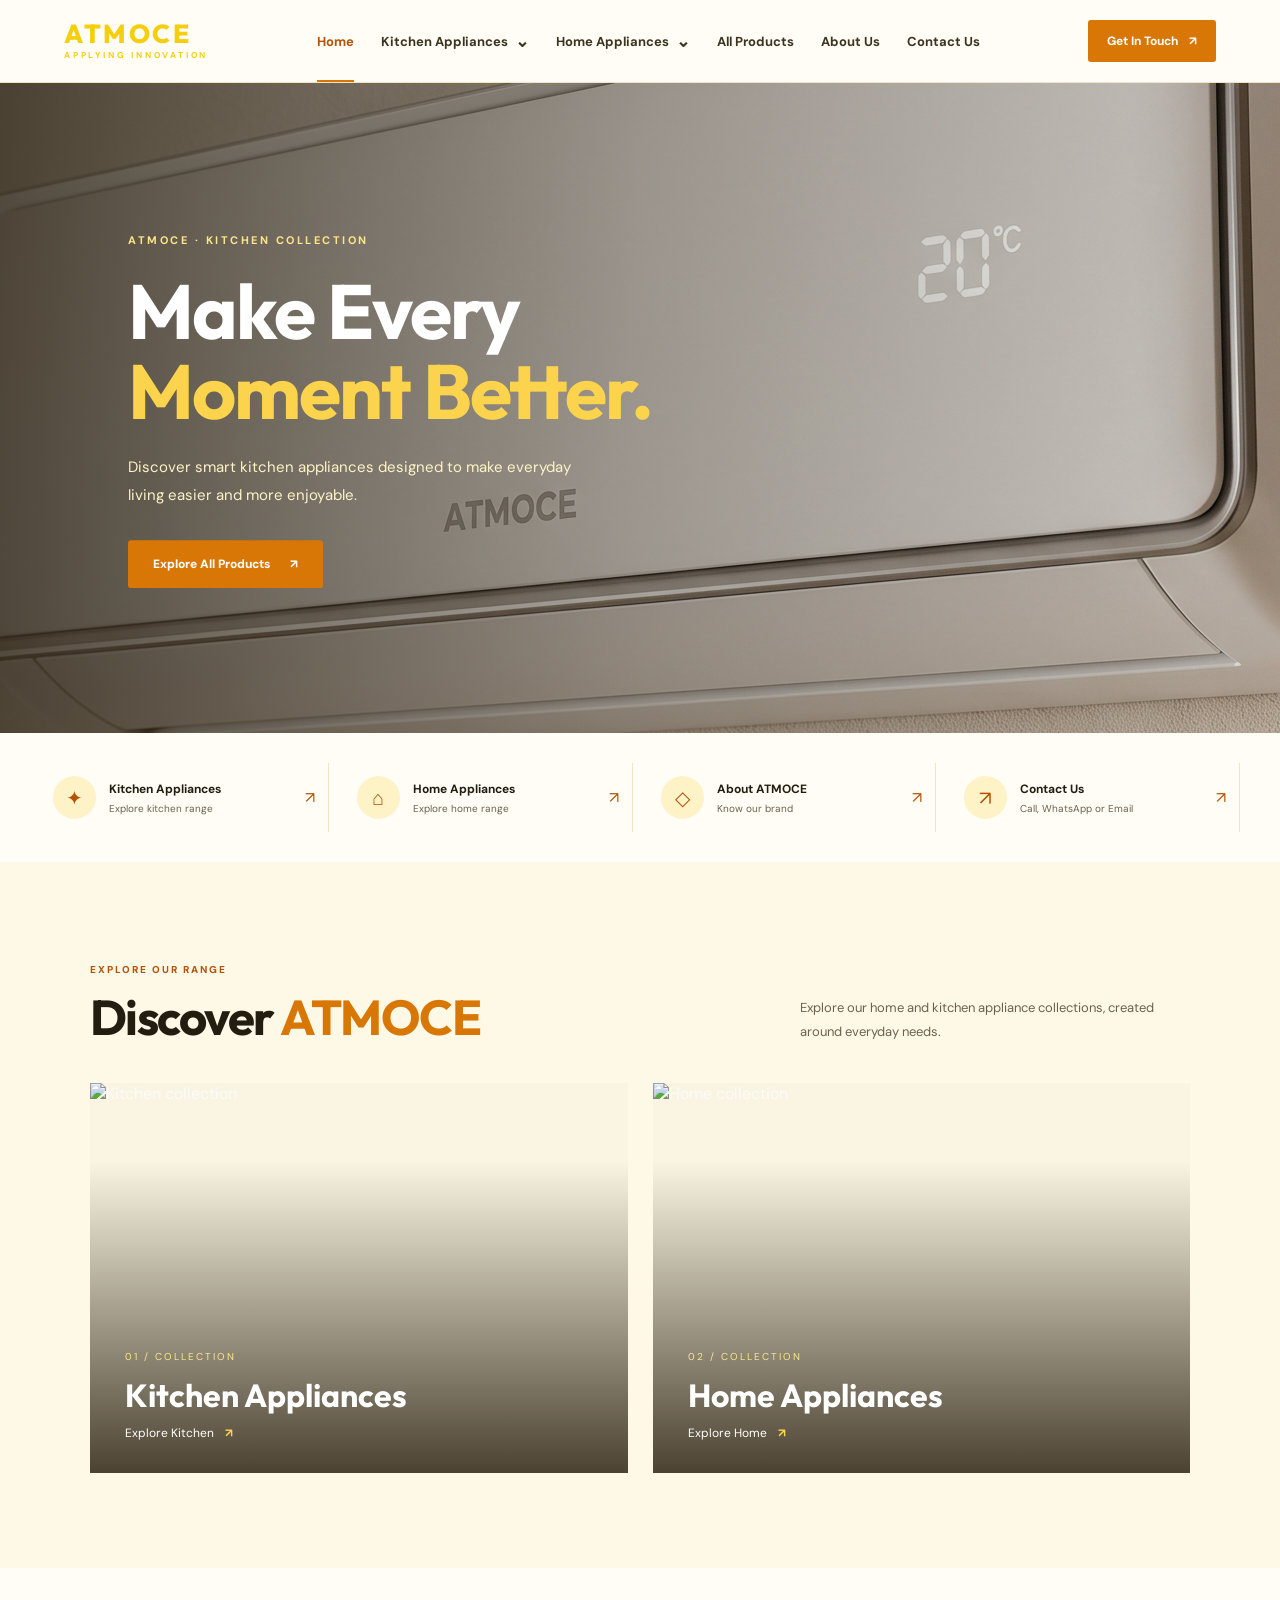
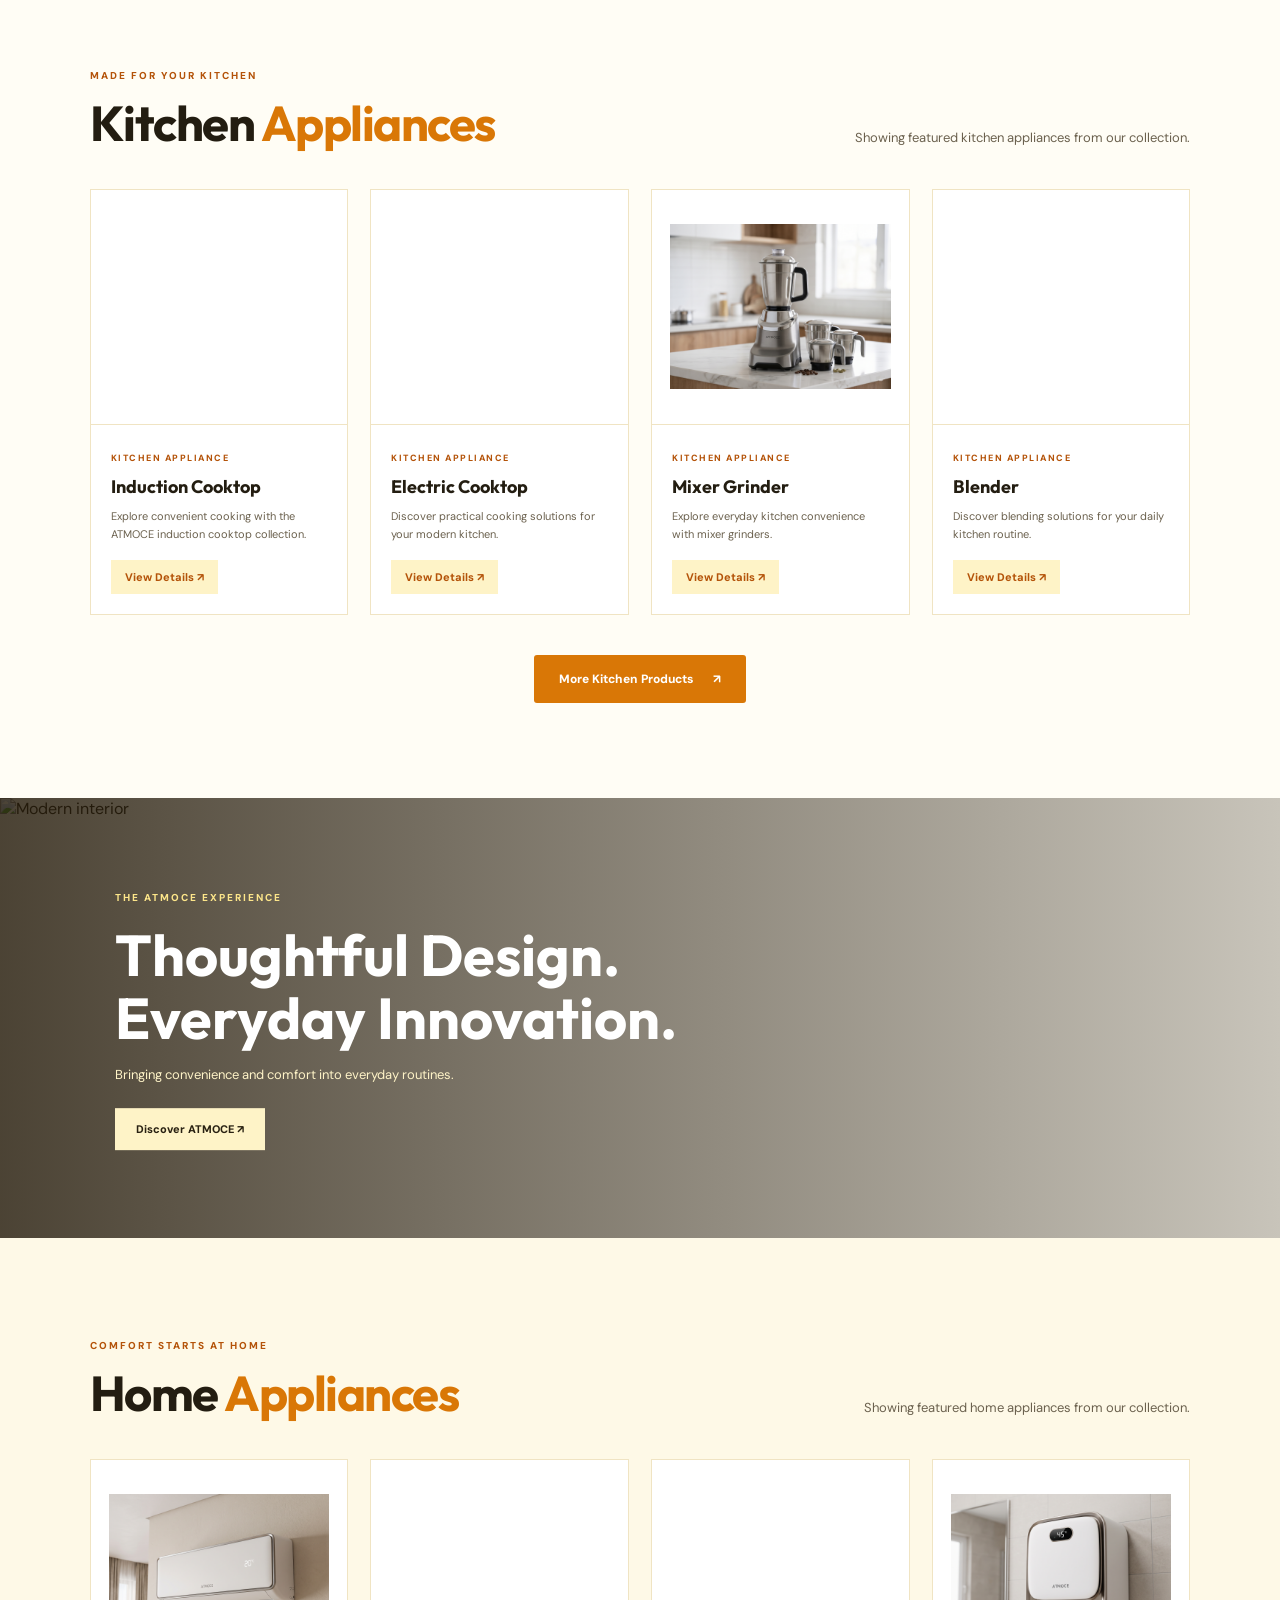
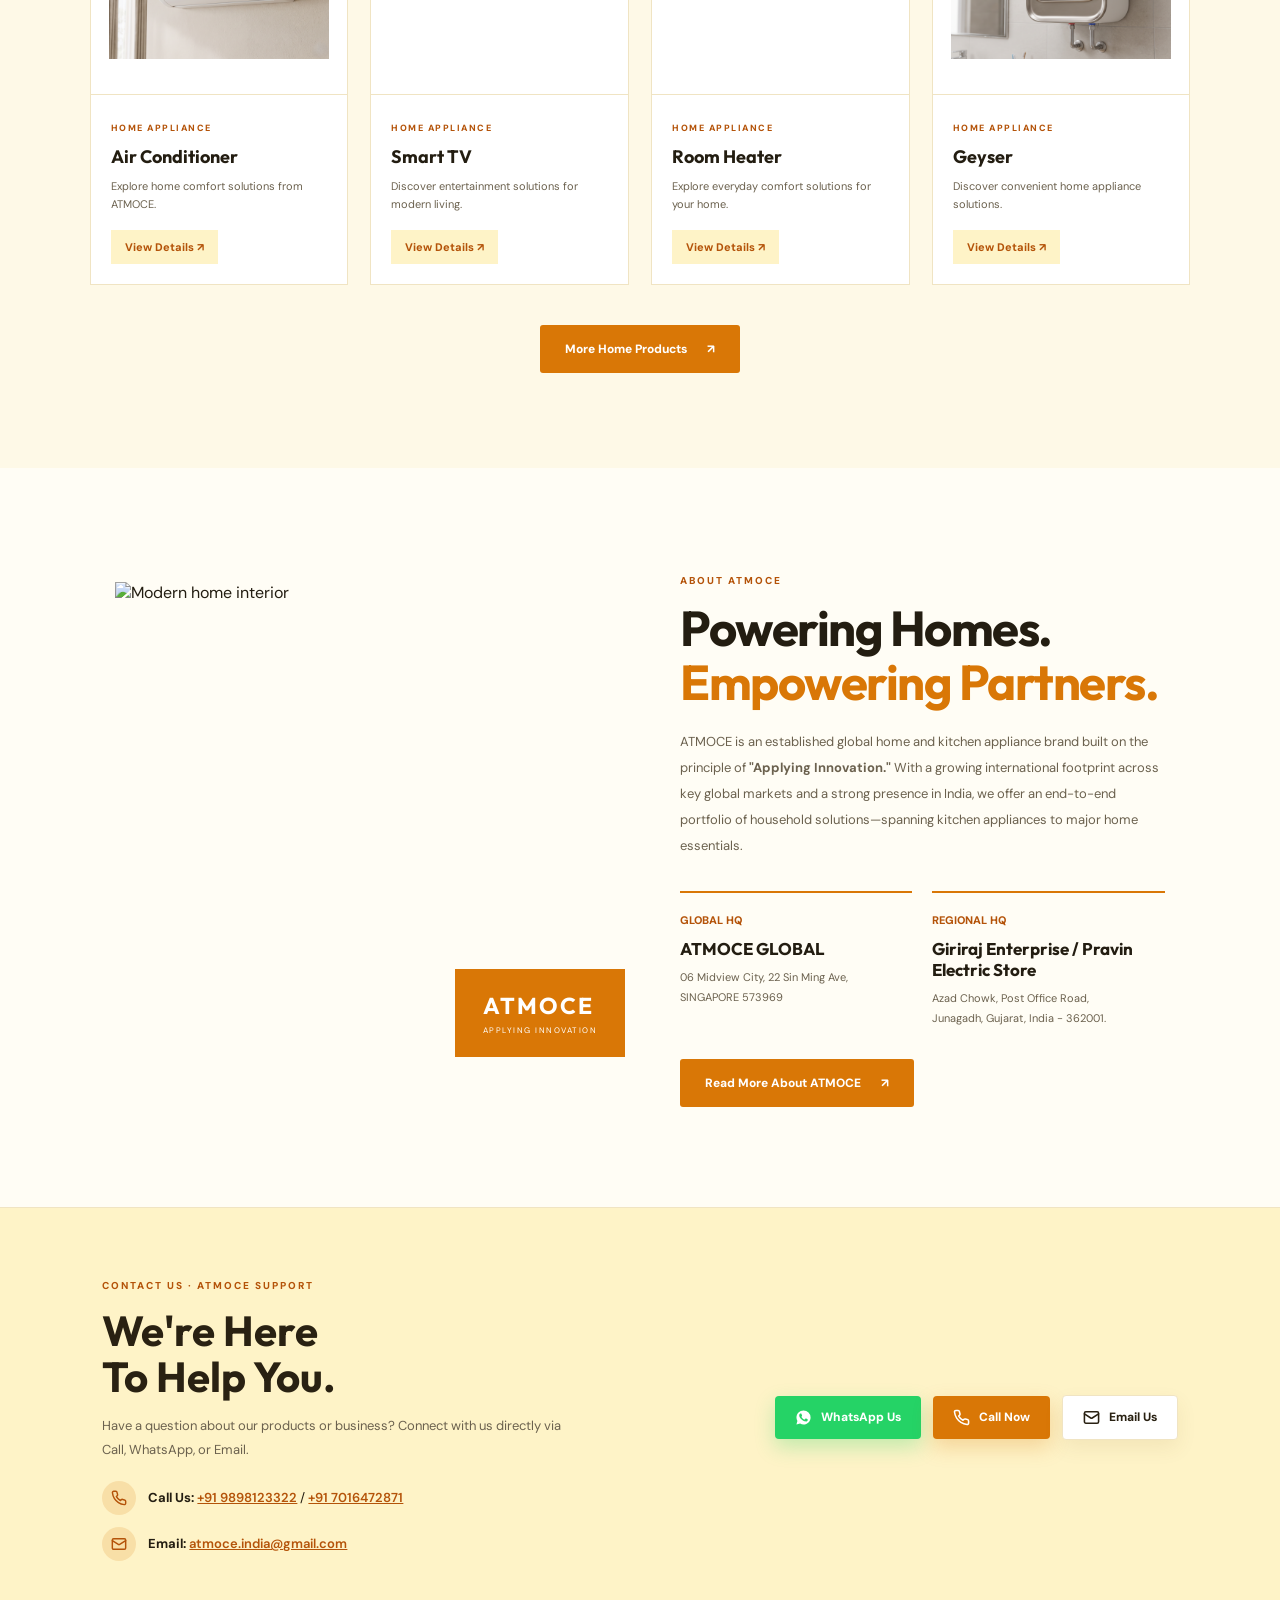
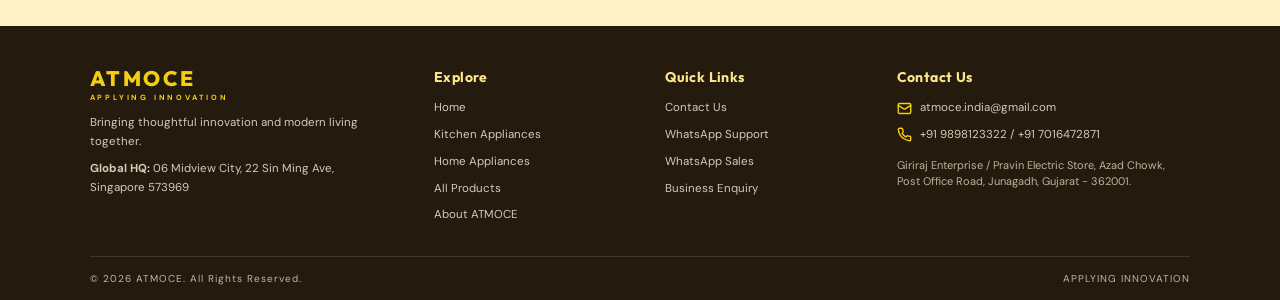
==== index.html @ e9bf02a7 "Update ATMOCE theme, compact footer, and clean white product backgrounds" ====
<!DOCTYPE html>
<html lang="en">
<head>
  <meta charset="UTF-8">
  <meta name="viewport" content="width=device-width, initial-scale=1.0">
  <meta name="theme-color" content="#fffdf5">
  <meta name="description" content="Explore ATMOCE home and kitchen appliances. Powering Homes. Empowering Partners. Applying Innovation.">
  <title>ATMOCE | Applying Innovation</title>

  <link rel="icon" type="image/svg+xml" href="data:image/svg+xml,%3Csvg xmlns='http://www.w3.org/2000/svg' viewBox='0 0 64 64'%3E%3Crect width='64' height='64' rx='14' fill='%23fef3c7'/%3E%3Ctext x='50%25' y='54%25' dominant-baseline='middle' text-anchor='middle' fill='%23b45309' font-family='Arial, sans-serif' font-weight='800' font-size='36'%3EA%3C/text%3E%3C/svg%3E">

  <link rel="preconnect" href="https://fonts.googleapis.com">
  <link rel="preconnect" href="https://fonts.gstatic.com" crossorigin>
  <link href="https://fonts.googleapis.com/css2?family=DM+Sans:wght@400;500;600;700;800&family=Outfit:wght@400;500;600;700;800&display=swap" rel="stylesheet">
  <link rel="stylesheet" href="style.css">
</head>
<body>

  <header class="header" id="header">
    <div class="nav-container">
      <a href="index.html#home" class="logo">
        <span class="logo-name">ATMOCE<small>APPLYING INNOVATION</small></span>
      </a>

      <nav class="desktop-nav">
        <a href="index.html#home" class="nav-link active">Home</a>

        <div class="nav-item">
          <a href="#kitchen" class="nav-link">Kitchen Appliances <span>⌄</span></a>
          <div class="mega-menu">
            <div class="mega-intro">
              <span>DISCOVER ATMOCE</span>
              <h3>Kitchen Appliances</h3>
              <p>Explore appliances designed for your everyday kitchen.</p>
              <a href="products.html?category=kitchen">Explore All Kitchen ↗</a>
            </div>
            <div class="mega-links" id="kitchenMega"></div>
            <div class="mega-photo">
              <img src="https://images.unsplash.com/photo-1556911220-e15b29be8c8f?auto=format&fit=crop&w=600&q=75" alt="Modern kitchen" loading="lazy" decoding="async">
              <div><small>ATMOCE COLLECTION</small><h3>Make Every Moment Better.</h3></div>
            </div>
          </div>
        </div>

        <div class="nav-item">
          <a href="#home-appliances" class="nav-link">Home Appliances <span>⌄</span></a>
          <div class="mega-menu">
            <div class="mega-intro">
              <span>DISCOVER ATMOCE</span>
              <h3>Home Appliances</h3>
              <p>Comfort and convenience for modern homes.</p>
              <a href="products.html?category=home">Explore All Home ↗</a>
            </div>
            <div class="mega-links" id="homeMega"></div>
            <div class="mega-photo">
              <img src="https://images.unsplash.com/photo-1600210492486-724fe5c67fb0?auto=format&fit=crop&w=600&q=75" alt="Modern living room" loading="lazy" decoding="async">
              <div><small>ATMOCE COLLECTION</small><h3>Comfort For Modern Living.</h3></div>
            </div>
          </div>
        </div>

        <a href="products.html" class="nav-link">All Products</a>
        <a href="about.html" class="nav-link">About Us</a>
        <a href="#contact" class="nav-link">Contact Us</a>
      </nav>

      <a href="#contact" class="nav-contact">Get In Touch <span>↗</span></a>

      <button class="menu-toggle" id="menuToggle" aria-label="Toggle menu">
        <span></span><span></span><span></span>
      </button>
    </div>

    <div class="mobile-menu" id="mobileMenu">
      <a href="index.html#home">Home</a>
      <button class="mobile-category" data-target="mobileKitchen">Kitchen Appliances <span>+</span></button>
      <div class="mobile-submenu" id="mobileKitchen"></div>
      <button class="mobile-category" data-target="mobileHome">Home Appliances <span>+</span></button>
      <div class="mobile-submenu" id="mobileHome"></div>
      <a href="products.html">All Products</a>
      <a href="about.html">About Us</a>
      <a href="#contact">Contact Us</a>
    </div>
  </header>

  <main>
    <section class="hero" id="home">
      <div class="hero-slider" id="heroSlider">
        <article class="hero-slide active">
          <video autoplay muted loop playsinline preload="none" poster="image/home/Air-Conditioner.png" class="hero-video">
            <source src="image/video.mp4" type="video/mp4">
          </video>
          <div class="hero-shade"></div>
          <div class="hero-content">
            <span class="hero-label">ATMOCE · KITCHEN COLLECTION</span>
            <h1>Make Every<br><em>Moment Better.</em></h1>
            <p>Discover smart kitchen appliances designed to make everyday living easier and more enjoyable.</p>
            <a href="products.html" class="hero-btn">Explore All Products <span>↗</span></a>
          </div>
        </article>
      </div>
    </section>

    <section class="quick-categories">
      <a href="products.html?category=kitchen">
        <span class="quick-icon">✦</span>
        <span><b>Kitchen Appliances</b><small>Explore kitchen range</small></span>
        <span class="quick-arrow">↗</span>
      </a>
      <a href="products.html?category=home">
        <span class="quick-icon">⌂</span>
        <span><b>Home Appliances</b><small>Explore home range</small></span>
        <span class="quick-arrow">↗</span>
      </a>
      <a href="about.html">
        <span class="quick-icon">◇</span>
        <span><b>About ATMOCE</b><small>Know our brand</small></span>
        <span class="quick-arrow">↗</span>
      </a>
      <a href="#contact">
        <span class="quick-icon">↗</span>
        <span><b>Contact Us</b><small>Call, WhatsApp or Email</small></span>
        <span class="quick-arrow">↗</span>
      </a>
    </section>

    <section class="section category-section">
      <div class="section-heading">
        <div>
          <span class="section-tag">EXPLORE OUR RANGE</span>
          <h2>Discover <em>ATMOCE</em></h2>
        </div>
        <p>Explore our home and kitchen appliance collections, created around everyday needs.</p>
      </div>

      <div class="category-grid">
        <a href="products.html?category=kitchen" class="category-card">
          <img src="https://images.unsplash.com/photo-1556911220-e15b29be8c8f?auto=format&fit=crop&w=900&q=75" alt="Kitchen collection" loading="lazy" decoding="async">
          <div class="category-overlay"></div>
          <div class="category-info">
            <span>01 / COLLECTION</span>
            <h3>Kitchen Appliances</h3>
            <p>Explore Kitchen <b>↗</b></p>
          </div>
        </a>
        <a href="products.html?category=home" class="category-card">
          <img src="https://images.unsplash.com/photo-1600210492486-724fe5c67fb0?auto=format&fit=crop&w=900&q=75" alt="Home collection" loading="lazy" decoding="async">
          <div class="category-overlay"></div>
          <div class="category-info">
            <span>02 / COLLECTION</span>
            <h3>Home Appliances</h3>
            <p>Explore Home <b>↗</b></p>
          </div>
        </a>
      </div>
    </section>

    <!-- KITCHEN APPLIANCES (4 PRODUCTS + MORE BUTTON) -->
    <section class="section product-section" id="kitchen">
      <div class="section-heading">
        <div>
          <span class="section-tag">MADE FOR YOUR KITCHEN</span>
          <h2>Kitchen <em>Appliances</em></h2>
        </div>
        <p>Showing featured kitchen appliances from our collection.</p>
      </div>
      <div class="product-grid-4" id="kitchenProducts"></div>
      <div class="more-btn-wrap">
        <a href="products.html?category=kitchen" class="hero-btn">More Kitchen Products <span>↗</span></a>
      </div>
    </section>

    <section class="feature-banner">
      <img src="https://images.unsplash.com/photo-1600607687939-ce8a6c25118c?auto=format&fit=crop&w=1400&q=75" alt="Modern interior" loading="lazy" decoding="async">
      <div class="feature-overlay"></div>
      <div class="feature-content">
        <span>THE ATMOCE EXPERIENCE</span>
        <h2>Thoughtful Design.<br>Everyday Innovation.</h2>
        <p>Bringing convenience and comfort into everyday routines.</p>
        <a href="about.html" class="light-btn">Discover ATMOCE ↗</a>
      </div>
    </section>

    <!-- HOME APPLIANCES (4 PRODUCTS + MORE BUTTON) -->
    <section class="section product-section home-products" id="home-appliances">
      <div class="section-heading">
        <div>
          <span class="section-tag">COMFORT STARTS AT HOME</span>
          <h2>Home <em>Appliances</em></h2>
        </div>
        <p>Showing featured home appliances from our collection.</p>
      </div>
      <div class="product-grid-4" id="homeProducts"></div>
      <div class="more-btn-wrap">
        <a href="products.html?category=home" class="hero-btn">More Home Products <span>↗</span></a>
      </div>
    </section>

    <!-- SHORT ABOUT PREVIEW ON HOME PAGE -->
    <section class="about-section" id="about">
      <div class="about-image">
        <img src="https://images.unsplash.com/photo-1600607687920-4e2a09cf159d?auto=format&fit=crop&w=900&q=75" alt="Modern home interior" loading="lazy" decoding="async">
        <div class="about-stamp"><b>ATMOCE</b><small>APPLYING INNOVATION</small></div>
      </div>

      <div class="about-content">
        <span class="section-tag">ABOUT ATMOCE</span>
        <h2>Powering Homes.<br><em>Empowering Partners.</em></h2>
        
        <p>ATMOCE is an established global home and kitchen appliance brand built on the principle of <strong>"Applying Innovation."</strong> With a growing international footprint across key global markets and a strong presence in India, we offer an end-to-end portfolio of household solutions—spanning kitchen appliances to major home essentials.</p>

        <div class="about-values">
          <div>
            <span>GLOBAL HQ</span>
            <h4>ATMOCE GLOBAL</h4>
            <p>06 Midview City, 22 Sin Ming Ave,<br>SINGAPORE 573969</p>
          </div>
          <div>
            <span>REGIONAL HQ</span>
            <h4>Giriraj Enterprise / Pravin Electric Store</h4>
            <p>Azad Chowk, Post Office Road,<br>Junagadh, Gujarat, India - 362001.</p>
          </div>
        </div>

        <div class="about-more-wrap">
          <a href="about.html" class="hero-btn">Read More About ATMOCE <span>↗</span></a>
        </div>
      </div>
    </section>

    <!-- CONTACT & SUPPORT SECTION -->
    <section class="support-section" id="contact">
      <div class="support-inner">
        <div class="support-left">
          <span>CONTACT US · ATMOCE SUPPORT</span>
          <h2>We're Here<br>To Help You.</h2>
          <p>Have a question about our products or business? Connect with us directly via Call, WhatsApp, or Email.</p>
          
          <div class="contact-badges">
            <div class="contact-row">
              <span class="icon-circle icon-call" aria-hidden="true">
                <svg width="16" height="16" viewBox="0 0 24 24" fill="none" stroke="currentColor" stroke-width="2.2" stroke-linecap="round" stroke-linejoin="round">
                  <path d="M22 16.92v3a2 2 0 0 1-2.18 2 19.79 19.79 0 0 1-8.63-3.07 19.5 19.5 0 0 1-6-6 19.79 19.79 0 0 1-3.07-8.67A2 2 0 0 1 4.11 2h3a2 2 0 0 1 2 1.72 12.84 12.84 0 0 0 .7 2.81 2 2 0 0 1-.45 2.11L8.09 9.91a16 16 0 0 0 6 6l1.27-1.27a2 2 0 0 1 2.11-.45 12.84 12.84 0 0 0 2.81.7A2 2 0 0 1 22 16.92z"/>
                </svg>
              </span>
              <span class="contact-text">
                <strong>Call Us:</strong> 
                <a href="tel:+919898123322">+91 9898123322</a> / 
                <a href="tel:+917016472871">+91 7016472871</a>
              </span>
            </div>

            <div class="contact-row">
              <span class="icon-circle icon-mail" aria-hidden="true">
                <svg width="16" height="16" viewBox="0 0 24 24" fill="none" stroke="currentColor" stroke-width="2.2" stroke-linecap="round" stroke-linejoin="round">
                  <rect width="20" height="16" x="2" y="4" rx="2"/>
                  <path d="m22 7-8.97 5.7a1.94 1.94 0 0 1-2.06 0L2 7"/>
                </svg>
              </span>
              <span class="contact-text">
                <strong>Email:</strong> 
                <a href="mailto:atmoce.india@gmail.com">atmoce.india@gmail.com</a>
              </span>
            </div>
          </div>
        </div>

        <div class="contact-action-group">
          <a href="https://wa.me/919898123322?text=Hello%20ATMOCE%2C%20I%20would%20like%20to%20enquire%20about%20your%20products." target="_blank" rel="noopener" class="anim-btn btn-wa">
            <svg width="18" height="18" viewBox="0 0 24 24" fill="currentColor">
              <path d="M12.031 2c-5.516 0-9.969 4.453-9.969 9.969 0 1.758.458 3.475 1.328 4.988L2 22l5.184-1.359a9.927 9.927 0 0 0 4.847 1.258h.004c5.515 0 9.969-4.453 9.969-9.969A9.934 9.934 0 0 0 12.031 2zm5.805 14.122c-.246.693-1.428 1.325-1.984 1.409-.513.077-1.162.109-1.875-.118-.433-.138-.988-.322-1.701-.63-2.994-1.293-4.949-4.308-5.098-4.507-.15-.199-1.217-1.619-1.217-3.088 0-1.469.77-2.191 1.043-2.49.274-.299.598-.374.797-.374.199 0 .399.002.573.01.184.009.43-.07.673.513.249.598.847 2.067.921 2.217.075.15.125.324.025.523-.1.199-.15.324-.299.498-.15.174-.314.389-.449.523-.15.149-.305.311-.131.61.174.299.774 1.277 1.662 2.069 1.142 1.018 2.105 1.334 2.404 1.483.299.15.474.125.648-.075.174-.199.748-.872.947-1.171.199-.299.399-.249.673-.15.274.1 1.744.822 2.043.972.299.15.498.224.573.349.075.125.075.723-.171 1.416z"/>
            </svg>
            WhatsApp Us
          </a>

          <a href="tel:+919898123322" class="anim-btn btn-call">
            <svg width="18" height="18" viewBox="0 0 24 24" fill="none" stroke="currentColor" stroke-width="2.2" stroke-linecap="round" stroke-linejoin="round">
              <path d="M22 16.92v3a2 2 0 0 1-2.18 2 19.79 19.79 0 0 1-8.63-3.07 19.5 19.5 0 0 1-6-6 19.79 19.79 0 0 1-3.07-8.67A2 2 0 0 1 4.11 2h3a2 2 0 0 1 2 1.72 12.84 12.84 0 0 0 .7 2.81 2 2 0 0 1-.45 2.11L8.09 9.91a16 16 0 0 0 6 6l1.27-1.27a2 2 0 0 1 2.11-.45 12.84 12.84 0 0 0 2.81.7A2 2 0 0 1 22 16.92z"/>
            </svg>
            Call Now
          </a>

          <a href="mailto:atmoce.india@gmail.com" class="anim-btn btn-mail">
            <svg width="18" height="18" viewBox="0 0 24 24" fill="none" stroke="currentColor" stroke-width="2.2" stroke-linecap="round" stroke-linejoin="round">
              <rect width="20" height="16" x="2" y="4" rx="2"/>
              <path d="m22 7-8.97 5.7a1.94 1.94 0 0 1-2.06 0L2 7"/>
            </svg>
            Email Us
          </a>
        </div>
      </div>
    </section>
  </main>

 <footer class="footer">
    <div class="footer-main">
      <div class="footer-brand">
        <a href="index.html#home" class="logo footer-logo">
          <span class="logo-name">ATMOCE<small>APPLYING INNOVATION</small></span>
        </a>
        <p>Bringing thoughtful innovation and modern living together.</p>
        <p class="footer-hq-text">
          <strong>Global HQ:</strong> 06 Midview City, 22 Sin Ming Ave, Singapore 573969
        </p>
      </div>

      <div class="footer-column">
        <h4>Explore</h4>
        <a href="index.html#home">Home</a>
        <a href="products.html?category=kitchen">Kitchen Appliances</a>
        <a href="products.html?category=home">Home Appliances</a>
        <a href="products.html">All Products</a>
        <a href="about.html">About ATMOCE</a>
      </div>

      <div class="footer-column">
        <h4>Quick Links</h4>
        <a href="index.html#contact">Contact Us</a>
        <a href="https://wa.me/919898123322" target="_blank" rel="noopener">WhatsApp Support</a>
        <a href="https://wa.me/917016472871" target="_blank" rel="noopener">WhatsApp Sales</a>
        <a href="index.html#contact">Business Enquiry</a>
      </div>

      <div class="footer-column">
        <h4>Contact Us</h4>
        <a href="mailto:atmoce.india@gmail.com" class="footer-icon-link">
          <svg width="14" height="14" viewBox="0 0 24 24" fill="none" stroke="#f5cf0f" stroke-width="2.2" stroke-linecap="round" stroke-linejoin="round">
            <rect width="20" height="16" x="2" y="4" rx="2"/><path d="m22 7-8.97 5.7a1.94 1.94 0 0 1-2.06 0L2 7"/>
          </svg>
          <span>atmoce.india@gmail.com</span>
        </a>
        <a href="tel:+919898123322" class="footer-icon-link">
          <svg width="14" height="14" viewBox="0 0 24 24" fill="none" stroke="#f5cf0f" stroke-width="2.2" stroke-linecap="round" stroke-linejoin="round">
            <path d="M22 16.92v3a2 2 0 0 1-2.18 2 19.79 19.79 0 0 1-8.63-3.07 19.5 19.5 0 0 1-6-6 19.79 19.79 0 0 1-3.07-8.67A2 2 0 0 1 4.11 2h3a2 2 0 0 1 2 1.72 12.84 12.84 0 0 0 .7 2.81 2 2 0 0 1-.45 2.11L8.09 9.91a16 16 0 0 0 6 6l1.27-1.27a2 2 0 0 1 2.11-.45 12.84 12.84 0 0 0 2.81.7A2 2 0 0 1 22 16.92z"/>
          </svg>
          <span>+91 9898123322 / +91 7016472871</span>
        </a>
        <p class="footer-address">
          Giriraj Enterprise / Pravin Electric Store, Azad Chowk, Post Office Road, Junagadh, Gujarat - 362001.
        </p>
      </div>
    </div>

    <div class="footer-bottom">
      <p>© <span id="year"></span> ATMOCE. All Rights Reserved.</p>
      <p>APPLYING INNOVATION</p>
    </div>
  </footer> 

  <div class="product-modal" id="productModal">
    <div class="modal-content">
      <button class="modal-close" id="modalClose">×</button>
      <img id="modalImage" src="" alt="Product">
      <div>
        <span>ATMOCE COLLECTION</span>
        <h2 id="modalTitle"></h2>
        <p id="modalDescription"></p>
        <div class="modal-btn-group">
          <a id="modalEnquiry" href="mailto:atmoce.india@gmail.com" class="anim-btn btn-mail">Email Enquiry ↗</a>
          <a id="modalWhatsapp" href="https://wa.me/919898123322" target="_blank" rel="noopener" class="anim-btn btn-wa">WhatsApp ↗</a>
        </div>
      </div>
    </div>
  </div>

  <script src="script.js" defer></script>
</body>
</html>
---- style.css ----
:root {
  --accent: #d97706;
  --accent-dark: #b45309;
  --accent-soft: #fef3c7;
  --navy: #292112;
  --text: #231d11;
  --muted: #6b614e;
  --light: #fef9e7;
  --cream: #fffdf5;
  --border: #f0e4c3;
  --white: #ffffff;
}

* {
  margin: 0;
  padding: 0;
  box-sizing: border-box;
}

html {
  scroll-behavior: smooth;
  scroll-padding-top: 90px;
}

body {
  font-family: "DM Sans", sans-serif;
  color: var(--text);
  background: var(--cream);
  overflow-x: hidden;
  -webkit-user-select: none;
  -moz-user-select: none;
  -ms-user-select: none;
  user-select: none;
}

a {
  color: inherit;
  text-decoration: none;
}

button {
  font: inherit;
}

img {
  display: block;
  max-width: 100%;
  -webkit-user-drag: none;
  pointer-events: none;
}

svg {
  display: block;
  flex-shrink: 0;
}

/* =========================================================
   HEADER & NAVIGATION (CLEAN TEXT LOGO, NO TOPBAR)
========================================================= */
.header {
  position: sticky;
  top: 0;
  z-index: 1000;
  background: #fffdf5;
  border-bottom: 1px solid var(--border);
  transition: box-shadow .3s ease;
}

.header.scrolled {
  box-shadow: 0 8px 30px rgba(120, 75, 10, .09);
}

.nav-container {
  max-width: 1440px;
  min-height: 82px;
  padding: 0 5%;
  margin: auto;
  display: flex;
  justify-content: space-between;
  align-items: center;
  gap: 25px;
}

.logo {
  display: inline-flex;
  align-items: center;
  flex-shrink: 0;
}

.logo-name {
  font-family: Outfit, sans-serif;
  font-size: 26px;
  font-weight: 800;
  letter-spacing: 2.5px;
  line-height: 1;
  color: #f5cf0f;
}

.logo-name small {
  display: block;
  font-family: "DM Sans", sans-serif;
  font-size: 8.5px;
  font-weight: 700;
  letter-spacing: 2.8px;
  margin-top: 5px;
  color: #f5cf0f;
}

.desktop-nav {
  display: flex;
  align-items: center;
  gap: 27px;
  height: 82px;
}

.nav-link {
  height: 100%;
  display: flex;
  align-items: center;
  gap: 7px;
  color: #3d3321;
  font-size: 13px;
  font-weight: 700;
  position: relative;
  white-space: nowrap;
  transition: color .2s;
}

.nav-link:hover,
.nav-link.active {
  color: var(--accent-dark);
}

.nav-link span {
  font-size: 17px;
}

.nav-link::after {
  content: "";
  height: 2px;
  background: var(--accent);
  position: absolute;
  bottom: 0;
  left: 0;
  width: 0;
  transition: width .25s;
}

.nav-link:hover::after,
.nav-link.active::after {
  width: 100%;
}

.nav-item {
  height: 100%;
  display: flex;
  align-items: center;
}

.mega-menu {
  position: absolute;
  top: 100%;
  left: 0;
  width: 100%;
  padding: 35px 5%;
  background: #fffdf7;
  display: grid;
  grid-template-columns: 1fr 1.1fr 1.2fr;
  gap: 45px;
  box-shadow: 0 20px 35px rgba(90, 55, 8, .12);
  border-top: 1px solid var(--border);
  opacity: 0;
  visibility: hidden;
  transform: translateY(10px);
  transition: .25s ease;
}

.nav-item:hover .mega-menu,
.nav-item:focus-within .mega-menu {
  opacity: 1;
  visibility: visible;
  transform: translateY(0);
}

.mega-intro > span,
.mega-photo small {
  color: var(--accent-dark);
  font-size: 10px;
  font-weight: 800;
  letter-spacing: 2px;
}

.mega-intro h3 {
  font-family: Outfit, sans-serif;
  font-size: 27px;
  margin: 14px 0;
}

.mega-intro p {
  color: var(--muted);
  line-height: 1.8;
  font-size: 13px;
  max-width: 280px;
}

.mega-intro > a {
  display: inline-block;
  color: var(--accent-dark);
  font-size: 12px;
  font-weight: 800;
  margin-top: 23px;
}

.mega-links {
  display: grid;
  grid-template-columns: 1fr 1fr;
  align-content: center;
  gap: 0 25px;
}

.mega-links a {
  padding: 13px 0;
  font-size: 13px;
  font-weight: 600;
  border-bottom: 1px solid var(--border);
  transition: .2s;
}

.mega-links a:hover {
  color: var(--accent-dark);
  padding-left: 5px;
}

.mega-photo {
  min-height: 210px;
  position: relative;
  overflow: hidden;
}

.mega-photo img {
  width: 100%;
  height: 100%;
  min-height: 210px;
  object-fit: cover;
}

.mega-photo::after {
  content: "";
  position: absolute;
  inset: 0;
  background: linear-gradient(0deg, rgba(41, 30, 12, .82), transparent 75%);
}

.mega-photo > div {
  position: absolute;
  z-index: 1;
  bottom: 20px;
  left: 22px;
  color: #fff;
}

.mega-photo small {
  color: #fde68a;
}

.mega-photo h3 {
  font-family: Outfit, sans-serif;
  font-size: 22px;
  margin-top: 8px;
}

.nav-contact {
  background: var(--accent);
  color: #fff;
  padding: 13px 19px;
  border-radius: 3px;
  font-size: 12px;
  font-weight: 700;
  white-space: nowrap;
  transition: .25s;
}

.nav-contact:hover {
  background: var(--accent-dark);
  transform: translateY(-2px);
}

.nav-contact span {
  margin-left: 8px;
}

.menu-toggle,
.mobile-menu {
  display: none;
}

/* =========================================================
   HERO SECTION
========================================================= */
.hero {
  background: #fef9e7;
}

.hero-slider {
  height: min(650px, 70vw);
  min-height: 490px;
  position: relative;
  overflow: hidden;
}

.hero-slide {
  position: absolute;
  inset: 0;
  opacity: 0;
  visibility: hidden;
  transition: opacity .8s ease, visibility .8s;
}

.hero-slide.active {
  opacity: 1;
  visibility: visible;
}

.hero-slide video.hero-video {
  position: absolute;
  top: 50%;
  left: 50%;
  transform: translate(-50%, -50%);
  min-width: 100%;
  min-height: 100%;
  width: auto;
  height: auto;
  object-fit: cover;
  z-index: 0;
}

.hero-shade {
  position: absolute;
  inset: 0;
  background: linear-gradient(90deg, rgba(36, 26, 10, .78), rgba(36, 26, 10, .35) 50%, rgba(36, 26, 10, .05));
  z-index: 1;
}

.hero-content {
  position: absolute;
  top: 50%;
  left: 10%;
  transform: translateY(-50%);
  max-width: 600px;
  color: #fff;
  z-index: 2;
  animation: heroText .8s ease both;
}

@keyframes heroText {
  from { opacity: 0; transform: translateY(-42%); }
  to { opacity: 1; transform: translateY(-50%); }
}

.hero-label {
  font-size: 11px;
  letter-spacing: 2.5px;
  font-weight: 700;
  color: #fde68a;
}

.hero-content h1 {
  font-family: Outfit, sans-serif;
  font-size: clamp(45px, 6vw, 82px);
  line-height: 1.04;
  letter-spacing: -2px;
  margin: 22px 0;
}

.hero-content h1 em {
  color: #fcd34d;
  font-style: normal;
}

.hero-content p {
  max-width: 470px;
  color: #fef3c7;
  font-size: 15px;
  line-height: 1.9;
  margin-bottom: 30px;
}

.hero-btn {
  display: inline-flex;
  align-items: center;
  gap: 20px;
  background: var(--accent);
  color: #fff;
  padding: 16px 25px;
  font-size: 12px;
  font-weight: 800;
  border-radius: 3px;
  transition: .25s;
}

.hero-btn:hover {
  background: var(--accent-dark);
  transform: translateY(-3px);
}

/* =========================================================
   QUICK CATEGORIES
========================================================= */
.quick-categories {
  display: grid;
  grid-template-columns: repeat(4, 1fr);
  max-width: 1250px;
  margin: 0 auto;
  padding: 30px 25px;
  gap: 15px;
}

.quick-categories > a {
  display: flex;
  align-items: center;
  gap: 13px;
  padding: 13px;
  border-right: 1px solid var(--border);
  transition: .25s;
}

.quick-categories > a:hover {
  color: var(--accent-dark);
  transform: translateY(-3px);
}

.quick-icon {
  width: 43px;
  height: 43px;
  display: grid;
  place-items: center;
  border-radius: 50%;
  background: var(--accent-soft);
  color: var(--accent-dark);
  font-size: 20px;
  flex-shrink: 0;
}

.quick-categories b,
.quick-categories small {
  display: block;
}

.quick-categories b {
  font-size: 12px;
}

.quick-categories small {
  margin-top: 5px;
  font-size: 10px;
  color: var(--muted);
}

.quick-arrow {
  margin-left: auto;
  color: var(--accent-dark);
}

.section {
  padding: 95px 7%;
}

.section-heading {
  display: flex;
  justify-content: space-between;
  align-items: end;
  gap: 30px;
  margin-bottom: 38px;
}

.section-tag {
  color: var(--accent-dark);
  font-size: 10px;
  font-weight: 800;
  letter-spacing: 2px;
}

.section-heading h1,
.section-heading h2,
.about-content h1,
.about-content h2 {
  font-family: Outfit, sans-serif;
  font-size: clamp(32px, 4vw, 49px);
  letter-spacing: -1.5px;
  margin-top: 13px;
  line-height: 1.1;
}

.section-heading h1 em,
.section-heading h2 em,
.about-content h1 em,
.about-content h2 em {
  color: var(--accent);
  font-style: normal;
}

.section-heading > p {
  max-width: 390px;
  color: var(--muted);
  font-size: 13px;
  line-height: 1.9;
}

.category-section {
  background: var(--light);
}

.category-grid {
  display: grid;
  grid-template-columns: 1fr 1fr;
  gap: 25px;
}

.category-card {
  height: 390px;
  position: relative;
  overflow: hidden;
  color: #fff;
}

.category-card img {
  width: 100%;
  height: 100%;
  object-fit: cover;
  transition: transform .7s ease;
}

.category-card:hover img {
  transform: scale(1.06);
}

.category-overlay {
  position: absolute;
  inset: 0;
  background: linear-gradient(0deg, rgba(36, 26, 10, .82), rgba(36, 26, 10, .02) 80%);
}

.category-info {
  position: absolute;
  bottom: 32px;
  left: 35px;
}

.category-info > span {
  font-size: 10px;
  letter-spacing: 2px;
  color: #fde68a;
}

.category-info h3 {
  font-family: Outfit, sans-serif;
  font-size: 32px;
  margin: 10px 0;
}

.category-info p {
  font-size: 12px;
}

.category-info b {
  margin-left: 8px;
  color: #fcd34d;
}

/* =========================================================
   4-COLUMN PRODUCT GRID & SHIMMER LOADING
========================================================= */
.product-grid-4 {
  display: grid;
  grid-template-columns: repeat(4, 1fr);
  gap: 22px;
}

.more-btn-wrap {
  margin-top: 40px;
  text-align: center;
}

.filter-tabs {
  display: flex;
  flex-wrap: wrap;
  gap: 10px;
}

.filter-btn {
  padding: 11px 18px;
  border: 1px solid var(--border);
  background: #fff;
  color: var(--text);
  font-size: 12px;
  font-weight: 700;
  cursor: pointer;
  transition: .2s;
}

.filter-btn:hover,
.filter-btn.active {
  background: var(--accent);
  color: #fff;
  border-color: var(--accent);
}

.product-card {
  min-width: 0;
  background: #fff;
  border: 1px solid var(--border);
  transition: .3s;
}

.product-card:hover {
  border-color: #f59e0b;
  box-shadow: 0 12px 28px rgba(180, 83, 9, .1);
  transform: translateY(-5px);
}

.product-image {
  height: 235px;
  background: #ffffff;
  border-bottom: 1px solid var(--border);
  padding: 18px;
  overflow: hidden;
  position: relative;
}

.product-image img {
  width: 100%;
  height: 100%;
  object-fit: contain;
  opacity: 0;
  transform: translateZ(0);
  transition: opacity 0.35s ease, transform 0.4s ease;
}

.product-image img.loaded {
  opacity: 1;
}
.product-card:hover .product-image img {
  transform: scale(1.06);
}

@keyframes shimmerLoad {
  0% { background-position: 200% 0; }
  100% { background-position: -200% 0; }
}

.product-info {
  padding: 20px;
}

.product-info > span {
  color: var(--accent-dark);
  font-size: 9px;
  font-weight: 800;
  letter-spacing: 1.5px;
}

.product-info h3 {
  font-family: Outfit, sans-serif;
  font-size: 18px;
  margin: 9px 0;
}

.product-info p {
  min-height: 38px;
  color: var(--muted);
  font-size: 11px;
  line-height: 1.7;
}

.product-info button {
  margin-top: 15px;
  padding: 10px 14px;
  background: var(--accent-soft);
  border: 0;
  color: var(--accent-dark);
  font-size: 11px;
  font-weight: 800;
  cursor: pointer;
  transition: .2s;
}

.product-info button:hover {
  background: var(--accent);
  color: #fff;
}

.feature-banner {
  height: 440px;
  position: relative;
  overflow: hidden;
}

.feature-banner > img {
  width: 100%;
  height: 100%;
  object-fit: cover;
}

.feature-overlay {
  position: absolute;
  inset: 0;
  background: linear-gradient(90deg, rgba(36, 26, 10, .82), rgba(36, 26, 10, .25));
}

.feature-content {
  position: absolute;
  top: 50%;
  left: 9%;
  transform: translateY(-50%);
  color: #fff;
}

.feature-content > span {
  font-size: 10px;
  letter-spacing: 2px;
  color: #fde68a;
  font-weight: 800;
}

.feature-content h2 {
  font-family: Outfit, sans-serif;
  font-size: clamp(35px, 4.5vw, 58px);
  line-height: 1.1;
  margin: 17px 0;
}

.feature-content p {
  color: #fef3c7;
  font-size: 13px;
  margin-bottom: 25px;
}

.light-btn {
  display: inline-block;
  padding: 14px 21px;
  background: #fef3c7;
  color: var(--navy);
  font-size: 11px;
  font-weight: 800;
  transition: .2s;
}

.light-btn:hover {
  background: #fde68a;
  transform: translateY(-3px);
}

.home-products {
  background: var(--light);
}

/* =========================================================
   ABOUT SECTION & ADVANTAGE CARDS
========================================================= */
.about-section {
  padding: 100px 9%;
  display: grid;
  grid-template-columns: 1fr 1fr;
  align-items: center;
  gap: 80px;
  background: var(--cream);
}

.about-image {
  height: 510px;
  position: relative;
}

.about-image > img {
  width: 100%;
  height: 100%;
  object-fit: cover;
}

.about-stamp {
  position: absolute;
  right: -25px;
  bottom: 35px;
  background: var(--accent);
  color: #fff;
  padding: 22px 28px;
  display: flex;
  flex-direction: column;
  gap: 5px;
}

.about-stamp b {
  font-family: Outfit, sans-serif;
  font-size: 23px;
  letter-spacing: 2px;
}

.about-stamp small {
  font-size: 8px;
  letter-spacing: 1.5px;
}

.about-content > p {
  color: var(--muted);
  font-size: 13px;
  line-height: 2;
  margin-top: 20px;
}

.about-values {
  display: grid;
  grid-template-columns: 1fr 1fr;
  gap: 20px;
  margin-top: 32px;
}

.about-values > div {
  border-top: 2px solid var(--accent);
  padding-top: 15px;
}

.about-values span {
  color: var(--accent-dark);
  font-size: 11px;
  font-weight: 800;
}

.about-values h4 {
  font-family: Outfit, sans-serif;
  margin: 9px 0;
  font-size: 17px;
}

.about-values p {
  color: var(--muted);
  font-size: 11px;
  line-height: 1.8;
}

.about-more-wrap {
  margin-top: 30px;
}

.advantage-grid {
  display: grid;
  grid-template-columns: repeat(3, 1fr);
  gap: 22px;
}

.advantage-card {
  background: var(--light);
  border-left: 3px solid var(--accent);
  padding: 22px 20px;
  transition: transform 0.25s ease, box-shadow 0.25s ease;
}

.advantage-card:hover {
  transform: translateY(-4px);
  box-shadow: 0 10px 24px rgba(180, 83, 9, 0.12);
}

.advantage-card span {
  color: var(--accent-dark);
  font-size: 10px;
  font-weight: 800;
  letter-spacing: 1.5px;
}

.advantage-card h4 {
  font-family: Outfit, sans-serif;
  font-size: 18px;
  margin: 8px 0;
  color: var(--text);
}

.advantage-card p {
  color: var(--muted);
  font-size: 12px;
  line-height: 1.75;
}

/* =========================================================
   SUPPORT & FIXED-SIZE ANIMATED CONTACT, WHATSAPP & EMAIL ICONS
========================================================= */
.support-section {
  background: #fef3c7;
  color: var(--text);
  border-top: 1px solid var(--border);
  padding: 65px 8%;
}

.support-inner {
  max-width: 1200px;
  margin: auto;
  display: flex;
  flex-wrap: wrap;
  justify-content: space-between;
  align-items: center;
  gap: 28px;
}

.support-left {
  flex: 1 1 320px;
  min-width: 0;
}

.support-left > span {
  color: var(--accent-dark);
  font-size: 10px;
  letter-spacing: 2px;
  font-weight: 800;
}

.support-left h2 {
  font-family: Outfit, sans-serif;
  font-size: 42px;
  line-height: 1.1;
  margin: 14px 0;
  color: var(--navy);
}

.support-left > p {
  max-width: 480px;
  color: var(--muted);
  font-size: 13px;
  line-height: 1.8;
}

.contact-badges {
  margin-top: 20px;
  display: flex;
  flex-direction: column;
  gap: 12px;
}

.contact-row {
  display: flex;
  align-items: center;
  gap: 12px;
  font-size: 13px;
  color: var(--text);
}

.contact-text {
  line-height: 1.5;
  word-break: break-word;
}

.contact-text a {
  text-decoration: underline;
  color: var(--accent-dark);
  font-weight: 600;
}

.icon-circle {
  display: inline-flex;
  align-items: center;
  justify-content: center;
  width: 34px !important;
  height: 34px !important;
  min-width: 34px;
  min-height: 34px;
  max-width: 34px;
  max-height: 34px;
  border-radius: 50%;
  flex-shrink: 0;
  overflow: hidden;
}

.icon-circle svg {
  width: 16px !important;
  height: 16px !important;
  max-width: 16px !important;
  max-height: 16px !important;
}

.icon-call {
  background: rgba(217, 119, 6, 0.16);
  color: var(--accent-dark);
  animation: ringBell 2.8s infinite ease-in-out;
}

.icon-mail {
  background: rgba(217, 119, 6, 0.16);
  color: var(--accent-dark);
  animation: floatMail 3s infinite ease-in-out;
}

.contact-action-group {
  display: flex;
  flex-wrap: wrap;
  gap: 12px;
  align-items: center;
}

.anim-btn {
  display: inline-flex;
  align-items: center;
  justify-content: center;
  gap: 9px;
  padding: 13px 20px;
  border-radius: 4px;
  font-size: 12px;
  font-weight: 800;
  text-decoration: none;
  white-space: nowrap;
  transition: transform 0.3s cubic-bezier(0.22, 1, 0.36, 1), box-shadow 0.3s ease, background 0.3s ease;
}

.anim-btn svg {
  width: 17px !important;
  height: 17px !important;
  max-width: 17px !important;
  max-height: 17px !important;
  flex-shrink: 0;
  transition: transform 0.3s ease;
}

.anim-btn:hover {
  transform: translateY(-3px);
}

.anim-btn:hover svg {
  transform: rotate(-10deg) scale(1.15);
}

.btn-wa {
  background: #25d366;
  color: #ffffff;
  box-shadow: 0 8px 20px rgba(37, 211, 102, 0.28);
  animation: pulseWa 2.4s infinite;
}

.btn-wa:hover {
  background: #1ebe5d;
  box-shadow: 0 12px 26px rgba(37, 211, 102, 0.45);
}

.btn-call {
  background: var(--accent);
  color: #ffffff;
  box-shadow: 0 8px 20px rgba(217, 119, 6, 0.25);
}

.btn-call:hover {
  background: var(--accent-dark);
  box-shadow: 0 12px 26px rgba(217, 119, 6, 0.38);
}

.btn-mail {
  background: #ffffff;
  color: var(--navy);
  border: 1px solid var(--border);
  box-shadow: 0 8px 20px rgba(120, 75, 10, 0.08);
}

.btn-mail:hover {
  background: #fffdf5;
  box-shadow: 0 12px 26px rgba(120, 75, 10, 0.14);
}

.footer-icon-link {
  display: inline-flex !important;
  align-items: center;
  gap: 8px;
  transition: transform 0.25s ease, color 0.25s ease;
}

.footer-icon-link svg {
  width: 15px !important;
  height: 15px !important;
  max-width: 15px !important;
  max-height: 15px !important;
  flex-shrink: 0;
  transition: transform 0.25s ease;
}

.footer-icon-link:hover {
  transform: translateX(4px);
}

.footer-icon-link:hover svg {
  transform: scale(1.15);
}

@keyframes pulseWa {
  0% { box-shadow: 0 0 0 0 rgba(37, 211, 102, 0.45); }
  70% { box-shadow: 0 0 0 10px rgba(37, 211, 102, 0); }
  100% { box-shadow: 0 0 0 0 rgba(37, 211, 102, 0); }
}

@keyframes ringBell {
  0%, 100% { transform: rotate(0deg); }
  10% { transform: rotate(14deg); }
  20% { transform: rotate(-12deg); }
  30% { transform: rotate(10deg); }
  40% { transform: rotate(-8deg); }
  50% { transform: rotate(0deg); }
}

@keyframes floatMail {
  0%, 100% { transform: translateY(0px); }
  50% { transform: translateY(-3px); }
}

/* =========================================================
   COMPACT & BALANCED FOOTER
========================================================= */
.footer {
  background: #241b0e;
  color: #fff;
  padding: 42px 7% 0;
}

.footer-main {
  display: grid;
  grid-template-columns: 1.4fr 0.9fr 0.9fr 1.3fr;
  gap: 28px;
  max-width: 1280px;
  margin: auto;
  padding-bottom: 32px;
}

.footer-logo .logo-name {
  font-size: 21px;
  color: #f5cf0f;
}

.footer-logo .logo-name small {
  font-size: 7.5px;
  color: #f5cf0f;
}

.footer-brand > p {
  max-width: 270px;
  margin-top: 12px;
  color: #d6cbb5;
  font-size: 11.5px;
  line-height: 1.65;
}

.footer-hq-text {
  margin-top: 8px !important;
}

.footer-column {
  display: flex;
  flex-direction: column;
  align-items: flex-start;
  gap: 9px;
}

.footer-column h4 {
  font-family: Outfit, sans-serif;
  font-size: 14px;
  margin-bottom: 4px;
  color: #fde68a;
  letter-spacing: 0.4px;
}

.footer-column a,
.footer-column p {
  color: #d6cbb5;
  font-size: 11.5px;
  line-height: 1.55;
  transition: .2s;
}

.footer-column a:hover {
  color: #fff;
  padding-left: 4px;
}

.footer-address {
  margin-top: 4px;
  color: #bfb39b !important;
  font-size: 11px !important;
  line-height: 1.5 !important;
}

.footer-bottom {
  max-width: 1280px;
  margin: auto;
  border-top: 1px solid rgba(255, 255, 255, .12);
  padding: 15px 0;
  display: flex;
  justify-content: space-between;
  align-items: center;
  gap: 15px;
  color: #c2b69e;
  font-size: 10px;
  letter-spacing: 1px;
}

/* =========================================================
   PRODUCT MODAL
========================================================= */
.product-modal {
  position: fixed;
  inset: 0;
  z-index: 2000;
  background: rgba(36, 26, 10, .75);
  display: grid;
  place-items: center;
  padding: 20px;
  opacity: 0;
  visibility: hidden;
  transition: .25s;
}

.product-modal.open {
  opacity: 1;
  visibility: visible;
}

.modal-content {
  width: min(750px, 100%);
  background: #fffdf7;
  display: grid;
  grid-template-columns: 1fr 1fr;
  position: relative;
  padding: 30px;
  gap: 30px;
  align-items: center;
}

.modal-content > img {
  width: 100%;
  height: 300px;
  object-fit: contain;
  background: #ffffff;
}

.modal-content > div > span {
  color: var(--accent-dark);
  font-size: 10px;
  font-weight: 800;
  letter-spacing: 1.5px;
}

.modal-content h2 {
  font-family: Outfit, sans-serif;
  margin: 15px 0;
}

.modal-content p {
  color: var(--muted);
  font-size: 13px;
  line-height: 1.8;
  margin-bottom: 20px;
}

.modal-btn-group {
  display: flex;
  flex-wrap: wrap;
  gap: 10px;
  margin-top: 12px;
}

.modal-close {
  position: absolute;
  right: 12px;
  top: 8px;
  border: 0;
  background: transparent;
  font-size: 28px;
  cursor: pointer;
  color: var(--text);
}

/* =========================================================
   RESPONSIVE MEDIA QUERIES
========================================================= */
@media (max-width: 1100px) {
  .desktop-nav { gap: 15px; }
  .nav-link { font-size: 11px; }
  .nav-contact { display: none; }
  .product-grid-4 { grid-template-columns: repeat(3, 1fr); }
  .about-section { gap: 45px; }
}

@media (max-width: 800px) {
  .nav-container { min-height: 70px; padding: 0 5%; }
  .desktop-nav { display: none; }
  .menu-toggle {
    display: flex;
    width: 42px;
    height: 42px;
    flex-direction: column;
    justify-content: center;
    gap: 6px;
    align-items: center;
    border: 1px solid var(--border);
    background: #fff;
    cursor: pointer;
  }
  .menu-toggle span {
    width: 19px;
    height: 2px;
    background: var(--navy);
    transition: .2s;
  }
  .menu-toggle.active span:nth-child(1) { transform: translateY(8px) rotate(45deg); }
  .menu-toggle.active span:nth-child(2) { opacity: 0; }
  .menu-toggle.active span:nth-child(3) { transform: translateY(-8px) rotate(-45deg); }

  .mobile-menu {
    display: block;
    position: absolute;
    top: 100%;
    left: 0;
    width: 100%;
    background: #fffdf7;
    padding: 12px 6% 22px;
    border-top: 1px solid var(--border);
    box-shadow: 0 15px 25px rgba(90, 55, 8, .1);
    opacity: 0;
    visibility: hidden;
    transform: translateY(-8px);
    transition: .25s;
    max-height: calc(100vh - 80px);
    overflow-y: auto;
  }
  .mobile-menu.open { opacity: 1; visibility: visible; transform: translateY(0); }
  .mobile-menu > a,
  .mobile-category {
    display: flex;
    justify-content: space-between;
    width: 100%;
    padding: 15px 0;
    border: 0;
    border-bottom: 1px solid var(--border);
    background: transparent;
    color: var(--text);
    font-size: 13px;
    font-weight: 700;
    text-align: left;
    cursor: pointer;
  }
  .mobile-submenu {
    display: none;
    padding: 5px 15px 12px;
    background: var(--light);
  }
  .mobile-submenu.open { display: grid; grid-template-columns: 1fr 1fr; }
  .mobile-submenu a {
    padding: 11px 5px;
    font-size: 12px;
    color: var(--muted);
  }

  .hero-slider { min-height: 540px; height: 70vh; }
  .hero-content { left: 8%; right: 8%; }
  .hero-content h1 { font-size: clamp(42px, 9vw, 65px); }
  .hero-content p { font-size: 13px; max-width: 400px; }
  .quick-categories { grid-template-columns: 1fr 1fr; padding: 20px 4%; }
  .quick-categories > a { border-right: 0; border-bottom: 1px solid var(--border); }
  .section { padding: 70px 5%; }
  .section-heading { align-items: flex-start; flex-direction: column; gap: 15px; }
  .section-heading > p { max-width: 520px; }
  .category-card { height: 310px; }
  .category-info { left: 22px; bottom: 23px; }
  .category-info h3 { font-size: 24px; }
  .product-grid-4 { grid-template-columns: repeat(2, 1fr); }
  .advantage-grid { grid-template-columns: 1fr; }
  .about-section { padding: 75px 6%; grid-template-columns: 1fr; gap: 45px; }
  .about-image { height: 400px; margin-right: 20px; }

  .footer {
    padding: 36px 5% 0;
  }
  .footer-main {
    grid-template-columns: 1fr 1fr;
    gap: 24px 20px;
    padding-bottom: 26px;
  }
  .footer-brand {
    grid-column: 1 / -1;
  }
  .footer-brand > p {
    max-width: 100%;
  }
}

@media (max-width: 520px) {
  .logo-name { font-size: 22px; }
  .hero-slider { min-height: 520px; height: 75vh; }
  .hero-shade { background: linear-gradient(90deg, rgba(36,26,10,.78), rgba(36,26,10,.28)); }
  .hero-content { left: 8%; right: 7%; }
  .hero-content h1 { font-size: 44px; letter-spacing: -1.5px; }
  .hero-content p { font-size: 12px; line-height: 1.8; }
  .hero-label { font-size: 9px; letter-spacing: 1.5px; }
  .quick-categories { gap: 5px; padding: 15px 3%; }
  .quick-categories > a { padding: 10px 5px; gap: 8px; }
  .quick-icon { width: 35px; height: 35px; font-size: 16px; }
  .quick-categories b { font-size: 10px; }
  .quick-categories small { font-size: 9px; }
  .quick-arrow { font-size: 12px; }
  .section { padding: 60px 5%; }
  .section-heading h1,
  .section-heading h2,
  .about-content h1,
  .about-content h2 { font-size: 34px; }
  .category-grid { grid-template-columns: 1fr; gap: 15px; }
  .category-card { height: 280px; }
  .product-grid-4 { grid-template-columns: 1fr; gap: 15px; }
  .product-image { height: 210px; }
  .feature-banner { height: 390px; }
  .feature-content { left: 7%; right: 7%; }
  .feature-content h2 { font-size: 36px; }
  .feature-content p { font-size: 11px; line-height: 1.8; }
  .about-image { height: 300px; }
  .about-stamp { right: -12px; bottom: 20px; padding: 16px 18px; }
  .about-values { grid-template-columns: 1fr; }

  .support-section { padding: 50px 5%; }
  .support-inner { flex-direction: column; align-items: flex-start; gap: 22px; }
  .support-left h2 { font-size: 34px; }
  .contact-row { font-size: 12px; gap: 10px; }
  .icon-circle {
    width: 30px !important;
    height: 30px !important;
    min-width: 30px;
    min-height: 30px;
    max-width: 30px;
    max-height: 30px;
  }
  .icon-circle svg {
    width: 14px !important;
    height: 14px !important;
    max-width: 14px !important;
    max-height: 14px !important;
  }
  .contact-action-group {
    width: 100%;
    flex-direction: column;
    align-items: stretch;
  }
  .anim-btn {
    width: 100%;
    justify-content: center;
    padding: 12px 16px;
    font-size: 12px;
  }
  .anim-btn svg {
    width: 16px !important;
    height: 16px !important;
    max-width: 16px !important;
    max-height: 16px !important;
  }

  .footer {
    padding: 32px 5% 0;
  }
  .footer-main {
    grid-template-columns: 1fr 1fr;
    gap: 20px 14px;
    padding-bottom: 22px;
  }
  .footer-brand,
  .footer-column:last-child {
    grid-column: 1 / -1;
  }
  .footer-column {
    gap: 7px;
  }
  .footer-bottom {
    flex-direction: column;
    text-align: center;
    padding: 14px 0;
    font-size: 9px;
    gap: 6px;
  }

  .modal-content { grid-template-columns: 1fr; padding: 20px; gap: 15px; max-height: 90vh; overflow-y: auto; }
  .modal-content > img { height: 200px; }
}
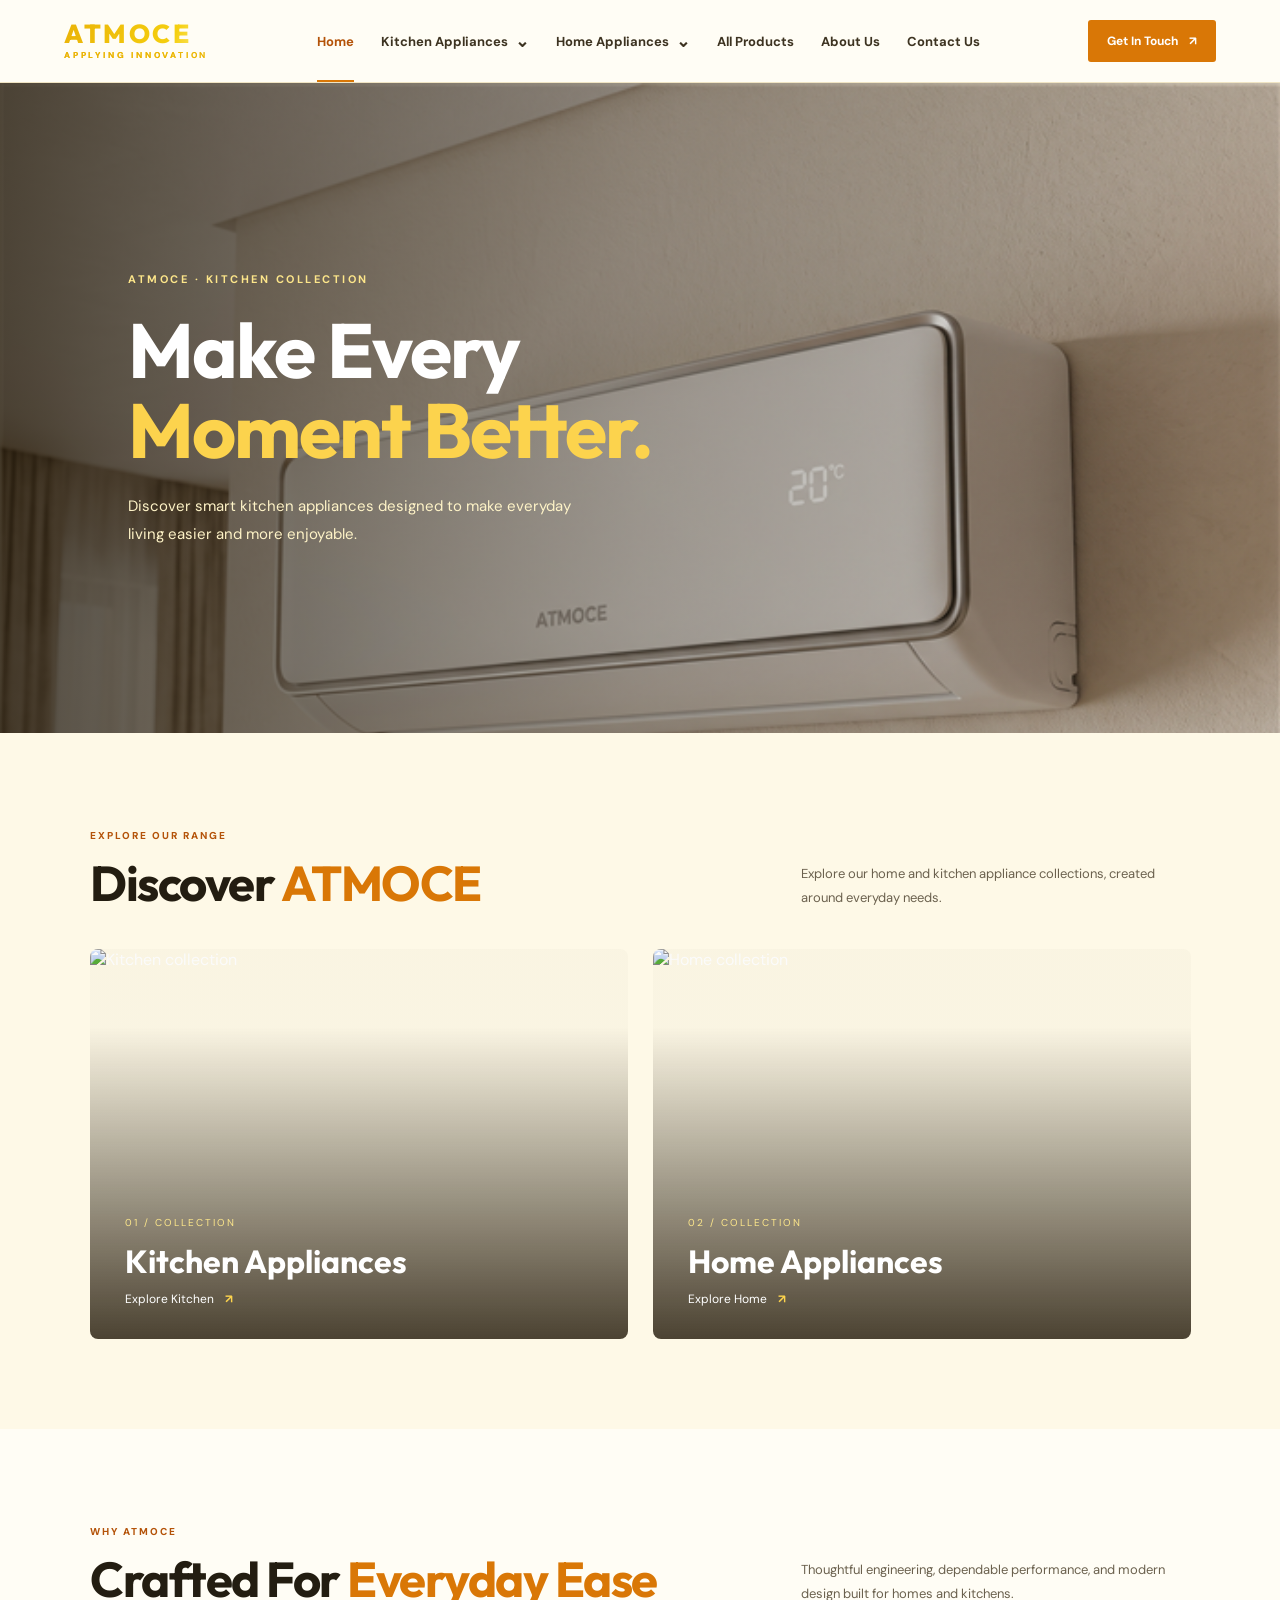
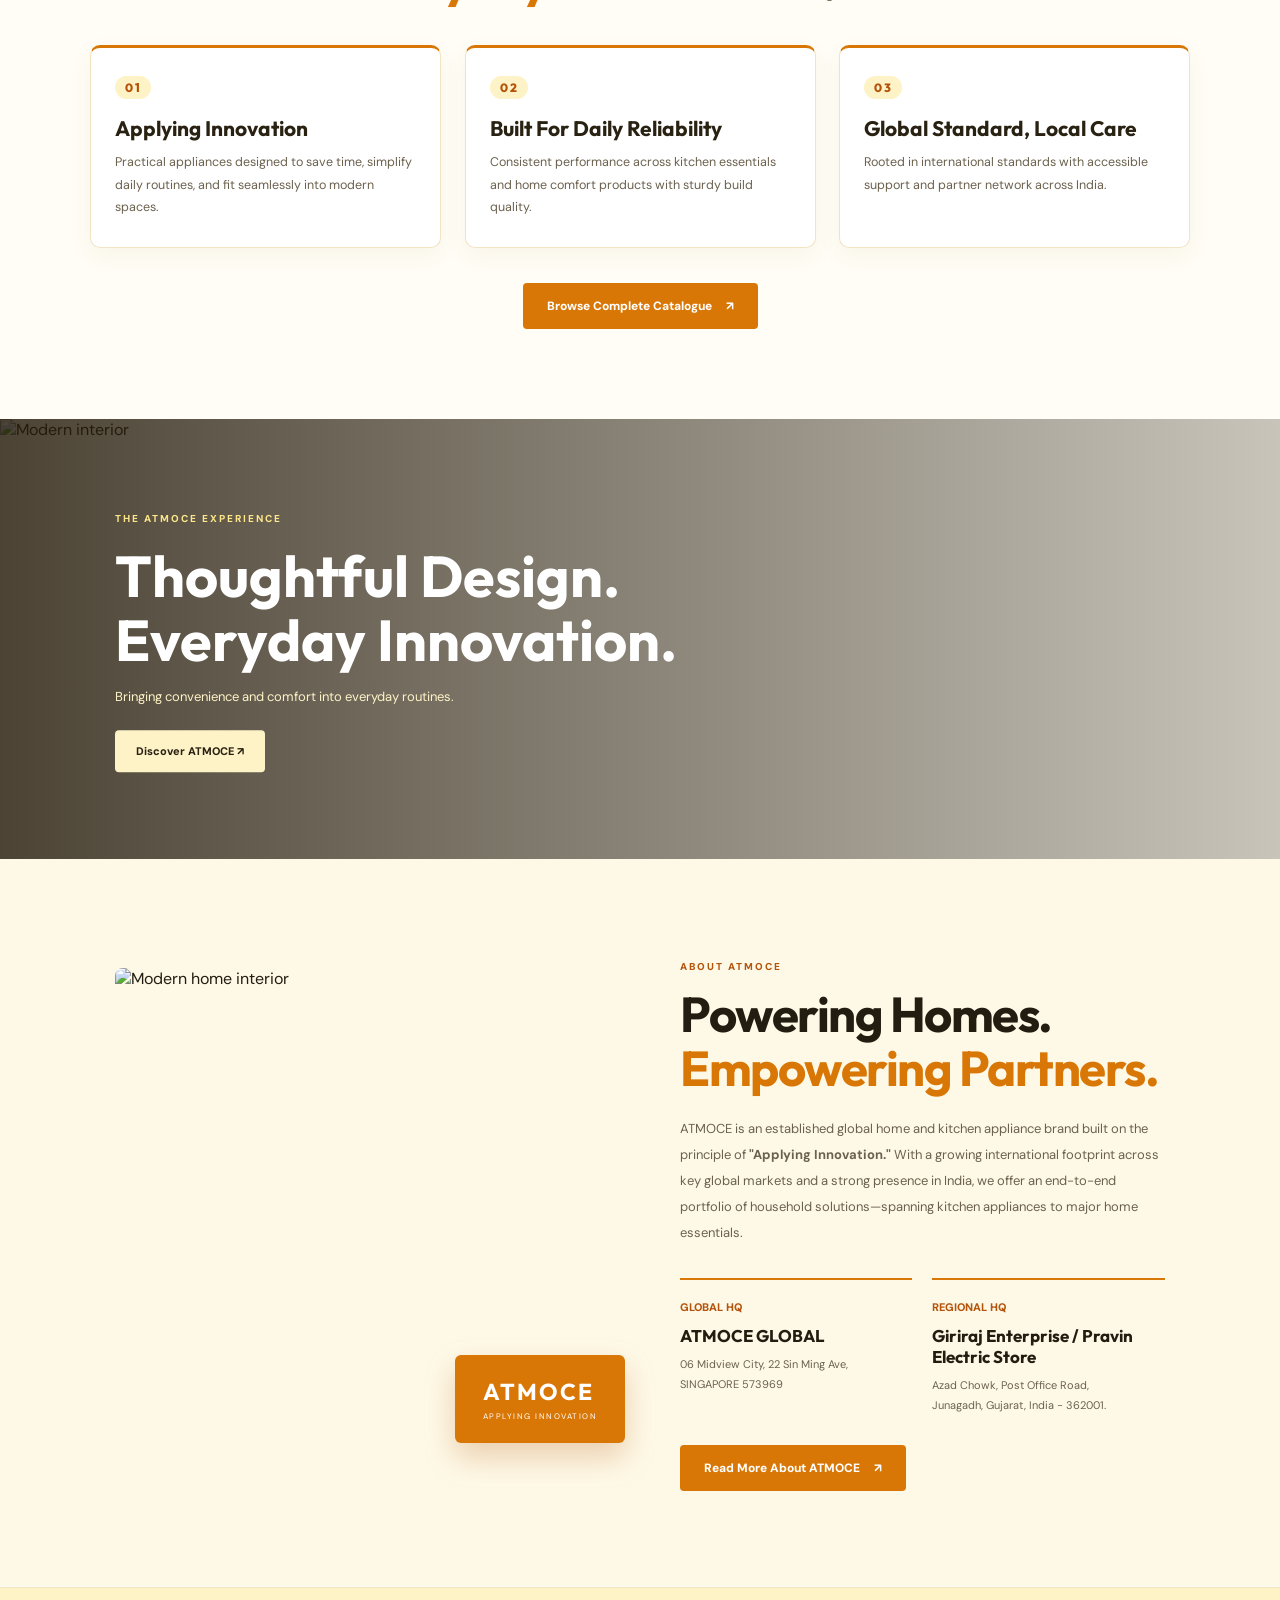
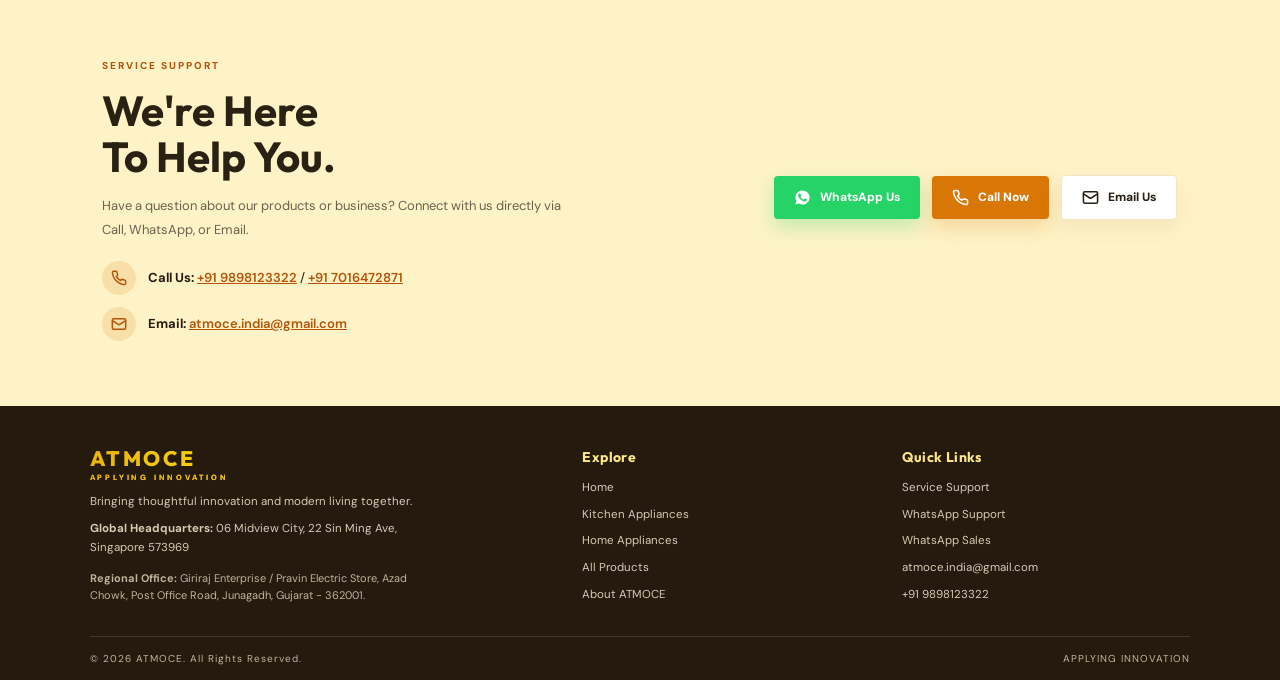
==== commit 75125cfa: "Add highlights section, animations, and sync ATMOCE pages" ====
--- a/index.html
+++ b/index.html
@@ -26,13 +26,13 @@
         <a href="index.html#home" class="nav-link active">Home</a>
 
         <div class="nav-item">
-          <a href="#kitchen" class="nav-link">Kitchen Appliances <span>⌄</span></a>
+          <a href="products.html?category=kitchen" class="nav-link">Kitchen Appliances <span>⌄</span></a>
           <div class="mega-menu">
             <div class="mega-intro">
               <span>DISCOVER ATMOCE</span>
               <h3>Kitchen Appliances</h3>
               <p>Explore appliances designed for your everyday kitchen.</p>
-              <a href="products.html?category=kitchen">Explore All Kitchen ↗</a>
+              <a href="products.html?category=kitchen">Explore All Kitchen</a>
             </div>
             <div class="mega-links" id="kitchenMega"></div>
             <div class="mega-photo">
@@ -43,13 +43,13 @@
         </div>
 
         <div class="nav-item">
-          <a href="#home-appliances" class="nav-link">Home Appliances <span>⌄</span></a>
+          <a href="products.html?category=home" class="nav-link">Home Appliances <span>⌄</span></a>
           <div class="mega-menu">
             <div class="mega-intro">
               <span>DISCOVER ATMOCE</span>
               <h3>Home Appliances</h3>
               <p>Comfort and convenience for modern homes.</p>
-              <a href="products.html?category=home">Explore All Home ↗</a>
+              <a href="products.html?category=home">Explore All Home</a>
             </div>
             <div class="mega-links" id="homeMega"></div>
             <div class="mega-photo">
@@ -95,33 +95,9 @@
             <span class="hero-label">ATMOCE · KITCHEN COLLECTION</span>
             <h1>Make Every<br><em>Moment Better.</em></h1>
             <p>Discover smart kitchen appliances designed to make everyday living easier and more enjoyable.</p>
-            <a href="products.html" class="hero-btn">Explore All Products <span>↗</span></a>
           </div>
         </article>
       </div>
-    </section>
-
-    <section class="quick-categories">
-      <a href="products.html?category=kitchen">
-        <span class="quick-icon">✦</span>
-        <span><b>Kitchen Appliances</b><small>Explore kitchen range</small></span>
-        <span class="quick-arrow">↗</span>
-      </a>
-      <a href="products.html?category=home">
-        <span class="quick-icon">⌂</span>
-        <span><b>Home Appliances</b><small>Explore home range</small></span>
-        <span class="quick-arrow">↗</span>
-      </a>
-      <a href="about.html">
-        <span class="quick-icon">◇</span>
-        <span><b>About ATMOCE</b><small>Know our brand</small></span>
-        <span class="quick-arrow">↗</span>
-      </a>
-      <a href="#contact">
-        <span class="quick-icon">↗</span>
-        <span><b>Contact Us</b><small>Call, WhatsApp or Email</small></span>
-        <span class="quick-arrow">↗</span>
-      </a>
     </section>
 
     <section class="section category-section">
@@ -155,18 +131,38 @@
       </div>
     </section>
 
-    <!-- KITCHEN APPLIANCES (4 PRODUCTS + MORE BUTTON) -->
-    <section class="section product-section" id="kitchen">
+    <!-- UNIQUE HIGHLIGHTS SECTION -->
+    <section class="section highlights-section" id="highlights">
       <div class="section-heading">
         <div>
-          <span class="section-tag">MADE FOR YOUR KITCHEN</span>
-          <h2>Kitchen <em>Appliances</em></h2>
-        </div>
-        <p>Showing featured kitchen appliances from our collection.</p>
-      </div>
-      <div class="product-grid-4" id="kitchenProducts"></div>
-      <div class="more-btn-wrap">
-        <a href="products.html?category=kitchen" class="hero-btn">More Kitchen Products <span>↗</span></a>
+          <span class="section-tag">WHY ATMOCE</span>
+          <h2>Crafted For <em>Everyday Ease</em></h2>
+        </div>
+        <p>Thoughtful engineering, dependable performance, and modern design built for homes and kitchens.</p>
+      </div>
+
+      <div class="highlights-grid">
+        <div class="highlight-box">
+          <span class="highlight-num">01</span>
+          <h3>Applying Innovation</h3>
+          <p>Practical appliances designed to save time, simplify daily routines, and fit seamlessly into modern spaces.</p>
+        </div>
+
+        <div class="highlight-box">
+          <span class="highlight-num">02</span>
+          <h3>Built For Daily Reliability</h3>
+          <p>Consistent performance across kitchen essentials and home comfort products with sturdy build quality.</p>
+        </div>
+
+        <div class="highlight-box">
+          <span class="highlight-num">03</span>
+          <h3>Global Standard, Local Care</h3>
+          <p>Rooted in international standards with accessible support and partner network across India.</p>
+        </div>
+      </div>
+
+      <div class="highlights-cta">
+        <a href="products.html" class="hero-btn">Browse Complete Catalogue <span>↗</span></a>
       </div>
     </section>
 
@@ -181,21 +177,6 @@
       </div>
     </section>
 
-    <!-- HOME APPLIANCES (4 PRODUCTS + MORE BUTTON) -->
-    <section class="section product-section home-products" id="home-appliances">
-      <div class="section-heading">
-        <div>
-          <span class="section-tag">COMFORT STARTS AT HOME</span>
-          <h2>Home <em>Appliances</em></h2>
-        </div>
-        <p>Showing featured home appliances from our collection.</p>
-      </div>
-      <div class="product-grid-4" id="homeProducts"></div>
-      <div class="more-btn-wrap">
-        <a href="products.html?category=home" class="hero-btn">More Home Products <span>↗</span></a>
-      </div>
-    </section>
-
     <!-- SHORT ABOUT PREVIEW ON HOME PAGE -->
     <section class="about-section" id="about">
       <div class="about-image">
@@ -206,7 +187,7 @@
       <div class="about-content">
         <span class="section-tag">ABOUT ATMOCE</span>
         <h2>Powering Homes.<br><em>Empowering Partners.</em></h2>
-        
+
         <p>ATMOCE is an established global home and kitchen appliance brand built on the principle of <strong>"Applying Innovation."</strong> With a growing international footprint across key global markets and a strong presence in India, we offer an end-to-end portfolio of household solutions—spanning kitchen appliances to major home essentials.</p>
 
         <div class="about-values">
@@ -228,14 +209,14 @@
       </div>
     </section>
 
-    <!-- CONTACT & SUPPORT SECTION -->
+    <!-- SERVICE SUPPORT SECTION -->
     <section class="support-section" id="contact">
       <div class="support-inner">
         <div class="support-left">
-          <span>CONTACT US · ATMOCE SUPPORT</span>
+          <span>SERVICE SUPPORT</span>
           <h2>We're Here<br>To Help You.</h2>
           <p>Have a question about our products or business? Connect with us directly via Call, WhatsApp, or Email.</p>
-          
+
           <div class="contact-badges">
             <div class="contact-row">
               <span class="icon-circle icon-call" aria-hidden="true">
@@ -244,8 +225,8 @@
                 </svg>
               </span>
               <span class="contact-text">
-                <strong>Call Us:</strong> 
-                <a href="tel:+919898123322">+91 9898123322</a> / 
+                <strong>Call Us:</strong>
+                <a href="tel:+919898123322">+91 9898123322</a> /
                 <a href="tel:+917016472871">+91 7016472871</a>
               </span>
             </div>
@@ -258,7 +239,7 @@
                 </svg>
               </span>
               <span class="contact-text">
-                <strong>Email:</strong> 
+                <strong>Email:</strong>
                 <a href="mailto:atmoce.india@gmail.com">atmoce.india@gmail.com</a>
               </span>
             </div>
@@ -292,15 +273,18 @@
     </section>
   </main>
 
- <footer class="footer">
-    <div class="footer-main">
+  <footer class="footer">
+    <div class="footer-main footer-main-3col">
       <div class="footer-brand">
         <a href="index.html#home" class="logo footer-logo">
           <span class="logo-name">ATMOCE<small>APPLYING INNOVATION</small></span>
         </a>
         <p>Bringing thoughtful innovation and modern living together.</p>
         <p class="footer-hq-text">
-          <strong>Global HQ:</strong> 06 Midview City, 22 Sin Ming Ave, Singapore 573969
+          <strong>Global Headquarters:</strong> 06 Midview City, 22 Sin Ming Ave, Singapore 573969
+        </p>
+        <p class="footer-address">
+          <strong>Regional Office:</strong> Giriraj Enterprise / Pravin Electric Store, Azad Chowk, Post Office Road, Junagadh, Gujarat - 362001.
         </p>
       </div>
 
@@ -315,29 +299,11 @@
 
       <div class="footer-column">
         <h4>Quick Links</h4>
-        <a href="index.html#contact">Contact Us</a>
+        <a href="#contact">Service Support</a>
         <a href="https://wa.me/919898123322" target="_blank" rel="noopener">WhatsApp Support</a>
         <a href="https://wa.me/917016472871" target="_blank" rel="noopener">WhatsApp Sales</a>
-        <a href="index.html#contact">Business Enquiry</a>
-      </div>
-
-      <div class="footer-column">
-        <h4>Contact Us</h4>
-        <a href="mailto:atmoce.india@gmail.com" class="footer-icon-link">
-          <svg width="14" height="14" viewBox="0 0 24 24" fill="none" stroke="#f5cf0f" stroke-width="2.2" stroke-linecap="round" stroke-linejoin="round">
-            <rect width="20" height="16" x="2" y="4" rx="2"/><path d="m22 7-8.97 5.7a1.94 1.94 0 0 1-2.06 0L2 7"/>
-          </svg>
-          <span>atmoce.india@gmail.com</span>
-        </a>
-        <a href="tel:+919898123322" class="footer-icon-link">
-          <svg width="14" height="14" viewBox="0 0 24 24" fill="none" stroke="#f5cf0f" stroke-width="2.2" stroke-linecap="round" stroke-linejoin="round">
-            <path d="M22 16.92v3a2 2 0 0 1-2.18 2 19.79 19.79 0 0 1-8.63-3.07 19.5 19.5 0 0 1-6-6 19.79 19.79 0 0 1-3.07-8.67A2 2 0 0 1 4.11 2h3a2 2 0 0 1 2 1.72 12.84 12.84 0 0 0 .7 2.81 2 2 0 0 1-.45 2.11L8.09 9.91a16 16 0 0 0 6 6l1.27-1.27a2 2 0 0 1 2.11-.45 12.84 12.84 0 0 0 2.81.7A2 2 0 0 1 22 16.92z"/>
-          </svg>
-          <span>+91 9898123322 / +91 7016472871</span>
-        </a>
-        <p class="footer-address">
-          Giriraj Enterprise / Pravin Electric Store, Azad Chowk, Post Office Road, Junagadh, Gujarat - 362001.
-        </p>
+        <a href="mailto:atmoce.india@gmail.com">atmoce.india@gmail.com</a>
+        <a href="tel:+919898123322">+91 9898123322</a>
       </div>
     </div>
 
@@ -345,7 +311,7 @@
       <p>© <span id="year"></span> ATMOCE. All Rights Reserved.</p>
       <p>APPLYING INNOVATION</p>
     </div>
-  </footer> 
+  </footer>
 
   <div class="product-modal" id="productModal">
     <div class="modal-content">
--- a/style.css
+++ b/style.css
@@ -55,7 +55,7 @@
 }
 
 /* =========================================================
-   HEADER & NAVIGATION (CLEAN TEXT LOGO, NO TOPBAR)
+   HEADER & NAVIGATION
 ========================================================= */
 .header {
   position: sticky;
@@ -93,7 +93,19 @@
   font-weight: 800;
   letter-spacing: 2.5px;
   line-height: 1;
-  color: #f5cf0f;
+  background: linear-gradient(
+    110deg,
+    #eab308 0%,
+    #f5cf0f 35%,
+    #fff7b2 50%,
+    #f5cf0f 65%,
+    #d97706 100%
+  );
+  background-size: 220% auto;
+  -webkit-background-clip: text;
+  background-clip: text;
+  color: transparent;
+  animation: goldShimmer 5s linear infinite;
 }
 
 .logo-name small {
@@ -103,7 +115,12 @@
   font-weight: 700;
   letter-spacing: 2.8px;
   margin-top: 5px;
-  color: #f5cf0f;
+  color: #eab308;
+}
+
+@keyframes goldShimmer {
+  0% { background-position: 0% center; }
+  100% { background-position: 220% center; }
 }
 
 .desktop-nav {
@@ -323,14 +340,12 @@
 
 .hero-slide video.hero-video {
   position: absolute;
-  top: 50%;
-  left: 50%;
-  transform: translate(-50%, -50%);
-  min-width: 100%;
-  min-height: 100%;
-  width: auto;
-  height: auto;
+  top: 0;
+  left: 0;
+  width: 100%;
+  height: 100%;
   object-fit: cover;
+  object-position: center top;
   z-index: 0;
 }
 
@@ -382,19 +397,18 @@
   color: #fef3c7;
   font-size: 15px;
   line-height: 1.9;
-  margin-bottom: 30px;
 }
 
 .hero-btn {
   display: inline-flex;
   align-items: center;
-  gap: 20px;
+  gap: 14px;
   background: var(--accent);
   color: #fff;
-  padding: 16px 25px;
+  padding: 15px 24px;
   font-size: 12px;
   font-weight: 800;
-  border-radius: 3px;
+  border-radius: 4px;
   transition: .25s;
 }
 
@@ -403,66 +417,21 @@
   transform: translateY(-3px);
 }
 
+.hero-btn span,
+.light-btn,
+.category-info b {
+  transition: transform 0.28s cubic-bezier(0.22, 1, 0.36, 1);
+}
+
+.hero-btn:hover span {
+  transform: translate(3px, -3px);
+}
+
 /* =========================================================
-   QUICK CATEGORIES
+   SECTIONS & CATEGORY CARDS
 ========================================================= */
-.quick-categories {
-  display: grid;
-  grid-template-columns: repeat(4, 1fr);
-  max-width: 1250px;
-  margin: 0 auto;
-  padding: 30px 25px;
-  gap: 15px;
-}
-
-.quick-categories > a {
-  display: flex;
-  align-items: center;
-  gap: 13px;
-  padding: 13px;
-  border-right: 1px solid var(--border);
-  transition: .25s;
-}
-
-.quick-categories > a:hover {
-  color: var(--accent-dark);
-  transform: translateY(-3px);
-}
-
-.quick-icon {
-  width: 43px;
-  height: 43px;
-  display: grid;
-  place-items: center;
-  border-radius: 50%;
-  background: var(--accent-soft);
-  color: var(--accent-dark);
-  font-size: 20px;
-  flex-shrink: 0;
-}
-
-.quick-categories b,
-.quick-categories small {
-  display: block;
-}
-
-.quick-categories b {
-  font-size: 12px;
-}
-
-.quick-categories small {
-  margin-top: 5px;
-  font-size: 10px;
-  color: var(--muted);
-}
-
-.quick-arrow {
-  margin-left: auto;
-  color: var(--accent-dark);
-}
-
 .section {
-  padding: 95px 7%;
+  padding: 90px 7%;
 }
 
 .section-heading {
@@ -520,6 +489,7 @@
   height: 390px;
   position: relative;
   overflow: hidden;
+  border-radius: 8px;
   color: #fff;
 }
 
@@ -544,6 +514,7 @@
   position: absolute;
   bottom: 32px;
   left: 35px;
+  z-index: 3;
 }
 
 .category-info > span {
@@ -563,22 +534,109 @@
 }
 
 .category-info b {
+  display: inline-block;
   margin-left: 8px;
   color: #fcd34d;
 }
 
+.category-card:hover .category-info b {
+  transform: translate(4px, -4px);
+}
+
 /* =========================================================
-   4-COLUMN PRODUCT GRID & SHIMMER LOADING
+   UNIQUE HIGHLIGHTS SECTION
+========================================================= */
+.highlights-section {
+  background: var(--cream);
+}
+
+.highlights-grid {
+  display: grid;
+  grid-template-columns: repeat(3, 1fr);
+  gap: 24px;
+}
+
+.highlight-box {
+  position: relative;
+  overflow: hidden;
+  background: #ffffff;
+  border: 1px solid var(--border);
+  border-top: 3px solid var(--accent);
+  border-radius: 10px;
+  padding: 28px 24px;
+  box-shadow: 0 8px 24px rgba(120, 75, 10, 0.05);
+  transition: transform 0.25s ease, box-shadow 0.25s ease, border-color 0.25s ease;
+}
+
+.highlight-box:hover {
+  transform: translateY(-4px);
+  border-color: var(--accent);
+  box-shadow: 0 14px 30px rgba(180, 83, 9, 0.1);
+}
+
+.highlight-num {
+  display: inline-block;
+  font-family: Outfit, sans-serif;
+  font-size: 12px;
+  font-weight: 800;
+  letter-spacing: 1.5px;
+  color: var(--accent-dark);
+  background: var(--accent-soft);
+  padding: 4px 10px;
+  border-radius: 999px;
+}
+
+.highlight-box h3 {
+  font-family: Outfit, sans-serif;
+  font-size: 21px;
+  color: var(--navy);
+  margin: 16px 0 10px;
+}
+
+.highlight-box p {
+  font-size: 12.5px;
+  color: var(--muted);
+  line-height: 1.8;
+}
+
+.highlights-cta {
+  margin-top: 36px;
+  text-align: center;
+}
+
+/* Glassy Sheen Sweep on Category & Highlight Cards */
+.category-card::before,
+.highlight-box::before {
+  content: "";
+  position: absolute;
+  top: 0;
+  left: -120%;
+  width: 65%;
+  height: 100%;
+  background: linear-gradient(
+    90deg,
+    transparent,
+    rgba(255, 255, 255, 0.28),
+    transparent
+  );
+  transform: skewX(-20deg);
+  transition: left 0.75s cubic-bezier(0.22, 1, 0.36, 1);
+  pointer-events: none;
+  z-index: 2;
+}
+
+.category-card:hover::before,
+.highlight-box:hover::before {
+  left: 140%;
+}
+
+/* =========================================================
+   FEATURE BANNER & PRODUCT GRID (FOR PRODUCTS PAGE)
 ========================================================= */
 .product-grid-4 {
   display: grid;
   grid-template-columns: repeat(4, 1fr);
   gap: 22px;
-}
-
-.more-btn-wrap {
-  margin-top: 40px;
-  text-align: center;
 }
 
 .filter-tabs {
@@ -609,12 +667,16 @@
   min-width: 0;
   background: #fff;
   border: 1px solid var(--border);
-  transition: .3s;
+  border-radius: 10px;
+  overflow: hidden;
+  transition: transform 0.32s cubic-bezier(0.22, 1, 0.36, 1),
+              box-shadow 0.32s ease,
+              border-color 0.32s ease;
 }
 
 .product-card:hover {
-  border-color: #f59e0b;
-  box-shadow: 0 12px 28px rgba(180, 83, 9, .1);
+  border-color: #eab308;
+  box-shadow: 0 16px 34px rgba(180, 83, 9, 0.13);
   transform: translateY(-5px);
 }
 
@@ -631,21 +693,13 @@
   width: 100%;
   height: 100%;
   object-fit: contain;
-  opacity: 0;
+  opacity: 1;
   transform: translateZ(0);
-  transition: opacity 0.35s ease, transform 0.4s ease;
-}
-
-.product-image img.loaded {
-  opacity: 1;
-}
+  transition: transform 0.3s ease;
+}
+
 .product-card:hover .product-image img {
   transform: scale(1.06);
-}
-
-@keyframes shimmerLoad {
-  0% { background-position: 200% 0; }
-  100% { background-position: -200% 0; }
 }
 
 .product-info {
@@ -742,7 +796,7 @@
   color: var(--navy);
   font-size: 11px;
   font-weight: 800;
-  transition: .2s;
+  border-radius: 4px;
 }
 
 .light-btn:hover {
@@ -750,20 +804,16 @@
   transform: translateY(-3px);
 }
 
-.home-products {
-  background: var(--light);
-}
-
 /* =========================================================
-   ABOUT SECTION & ADVANTAGE CARDS
+   ABOUT SECTION
 ========================================================= */
 .about-section {
-  padding: 100px 9%;
+  padding: 95px 9%;
   display: grid;
   grid-template-columns: 1fr 1fr;
   align-items: center;
   gap: 80px;
-  background: var(--cream);
+  background: var(--light);
 }
 
 .about-image {
@@ -775,6 +825,7 @@
   width: 100%;
   height: 100%;
   object-fit: cover;
+  border-radius: 8px;
 }
 
 .about-stamp {
@@ -787,6 +838,14 @@
   display: flex;
   flex-direction: column;
   gap: 5px;
+  border-radius: 6px;
+  box-shadow: 0 14px 30px rgba(180, 83, 9, 0.25);
+  animation: gentleFloat 4s ease-in-out infinite;
+}
+
+@keyframes gentleFloat {
+  0%, 100% { transform: translateY(0px); }
+  50% { transform: translateY(-6px); }
 }
 
 .about-stamp b {
@@ -841,46 +900,8 @@
   margin-top: 30px;
 }
 
-.advantage-grid {
-  display: grid;
-  grid-template-columns: repeat(3, 1fr);
-  gap: 22px;
-}
-
-.advantage-card {
-  background: var(--light);
-  border-left: 3px solid var(--accent);
-  padding: 22px 20px;
-  transition: transform 0.25s ease, box-shadow 0.25s ease;
-}
-
-.advantage-card:hover {
-  transform: translateY(-4px);
-  box-shadow: 0 10px 24px rgba(180, 83, 9, 0.12);
-}
-
-.advantage-card span {
-  color: var(--accent-dark);
-  font-size: 10px;
-  font-weight: 800;
-  letter-spacing: 1.5px;
-}
-
-.advantage-card h4 {
-  font-family: Outfit, sans-serif;
-  font-size: 18px;
-  margin: 8px 0;
-  color: var(--text);
-}
-
-.advantage-card p {
-  color: var(--muted);
-  font-size: 12px;
-  line-height: 1.75;
-}
-
 /* =========================================================
-   SUPPORT & FIXED-SIZE ANIMATED CONTACT, WHATSAPP & EMAIL ICONS
+   SERVICE SUPPORT SECTION
 ========================================================= */
 .support-section {
   background: #fef3c7;
@@ -1059,30 +1080,6 @@
   box-shadow: 0 12px 26px rgba(120, 75, 10, 0.14);
 }
 
-.footer-icon-link {
-  display: inline-flex !important;
-  align-items: center;
-  gap: 8px;
-  transition: transform 0.25s ease, color 0.25s ease;
-}
-
-.footer-icon-link svg {
-  width: 15px !important;
-  height: 15px !important;
-  max-width: 15px !important;
-  max-height: 15px !important;
-  flex-shrink: 0;
-  transition: transform 0.25s ease;
-}
-
-.footer-icon-link:hover {
-  transform: translateX(4px);
-}
-
-.footer-icon-link:hover svg {
-  transform: scale(1.15);
-}
-
 @keyframes pulseWa {
   0% { box-shadow: 0 0 0 0 rgba(37, 211, 102, 0.45); }
   70% { box-shadow: 0 0 0 10px rgba(37, 211, 102, 0); }
@@ -1104,7 +1101,7 @@
 }
 
 /* =========================================================
-   COMPACT & BALANCED FOOTER
+   COMPACT 3-COLUMN FOOTER
 ========================================================= */
 .footer {
   background: #241b0e;
@@ -1114,25 +1111,27 @@
 
 .footer-main {
   display: grid;
-  grid-template-columns: 1.4fr 0.9fr 0.9fr 1.3fr;
-  gap: 28px;
+  grid-template-columns: 1.5fr 1fr 1fr;
+  gap: 32px;
   max-width: 1280px;
   margin: auto;
   padding-bottom: 32px;
 }
 
+.footer-main-3col {
+  grid-template-columns: 1.6fr 1fr 1fr;
+}
+
 .footer-logo .logo-name {
   font-size: 21px;
-  color: #f5cf0f;
 }
 
 .footer-logo .logo-name small {
   font-size: 7.5px;
-  color: #f5cf0f;
 }
 
 .footer-brand > p {
-  max-width: 270px;
+  max-width: 340px;
   margin-top: 12px;
   color: #d6cbb5;
   font-size: 11.5px;
@@ -1172,10 +1171,11 @@
 }
 
 .footer-address {
-  margin-top: 4px;
+  margin-top: 6px;
   color: #bfb39b !important;
   font-size: 11px !important;
-  line-height: 1.5 !important;
+  line-height: 1.55 !important;
+  max-width: 360px;
 }
 
 .footer-bottom {
@@ -1190,6 +1190,22 @@
   color: #c2b69e;
   font-size: 10px;
   letter-spacing: 1px;
+}
+
+/* =========================================================
+   SCROLL REVEAL ANIMATION STATES
+========================================================= */
+.reveal-up {
+  opacity: 0;
+  transform: translateY(24px);
+  transition: opacity 0.65s cubic-bezier(0.22, 1, 0.36, 1),
+              transform 0.65s cubic-bezier(0.22, 1, 0.36, 1);
+  will-change: opacity, transform;
+}
+
+.reveal-up.is-visible {
+  opacity: 1;
+  transform: translateY(0);
 }
 
 /* =========================================================
@@ -1337,39 +1353,71 @@
     text-align: left;
     cursor: pointer;
   }
+
+  /* Clean Pill Mobile Submenu (No Dots / No Arrows) */
   .mobile-submenu {
     display: none;
-    padding: 5px 15px 12px;
+    padding: 12px;
+    margin: 8px 0 12px;
+    background: #fffdf5;
+    border: 1px solid var(--border);
+    border-radius: 10px;
+    box-shadow: inset 0 1px 0 rgba(255, 255, 255, 0.8), 0 6px 16px rgba(120, 75, 10, 0.05);
+    gap: 8px;
+  }
+
+  .mobile-submenu.open {
+    display: grid;
+    grid-template-columns: 1fr 1fr;
+  }
+
+  .mobile-submenu a {
+    display: flex;
+    align-items: center;
+    justify-content: center;
+    text-align: center;
+    padding: 9px 10px;
     background: var(--light);
-  }
-  .mobile-submenu.open { display: grid; grid-template-columns: 1fr 1fr; }
-  .mobile-submenu a {
-    padding: 11px 5px;
-    font-size: 12px;
-    color: var(--muted);
-  }
-
-  .hero-slider { min-height: 540px; height: 70vh; }
+    border: 1px solid rgba(240, 228, 195, 0.8);
+    border-radius: 7px;
+    font-family: "DM Sans", sans-serif;
+    font-size: 11.5px;
+    font-weight: 600;
+    color: var(--text);
+    line-height: 1.25;
+    letter-spacing: 0.1px;
+    transition: transform 0.2s ease, background 0.2s ease, border-color 0.2s ease, color 0.2s ease;
+  }
+
+  .mobile-submenu a:hover,
+  .mobile-submenu a:active {
+    background: var(--accent-soft);
+    border-color: var(--accent);
+    color: var(--accent-dark);
+    transform: translateY(-1px);
+  }
+
+  .hero-slider { min-height: 460px; height: 62vh; }
   .hero-content { left: 8%; right: 8%; }
   .hero-content h1 { font-size: clamp(42px, 9vw, 65px); }
   .hero-content p { font-size: 13px; max-width: 400px; }
-  .quick-categories { grid-template-columns: 1fr 1fr; padding: 20px 4%; }
-  .quick-categories > a { border-right: 0; border-bottom: 1px solid var(--border); }
   .section { padding: 70px 5%; }
   .section-heading { align-items: flex-start; flex-direction: column; gap: 15px; }
   .section-heading > p { max-width: 520px; }
   .category-card { height: 310px; }
   .category-info { left: 22px; bottom: 23px; }
   .category-info h3 { font-size: 24px; }
+  .highlights-grid { grid-template-columns: 1fr; gap: 16px; }
+  .highlight-box { padding: 22px 20px; }
   .product-grid-4 { grid-template-columns: repeat(2, 1fr); }
-  .advantage-grid { grid-template-columns: 1fr; }
   .about-section { padding: 75px 6%; grid-template-columns: 1fr; gap: 45px; }
   .about-image { height: 400px; margin-right: 20px; }
 
   .footer {
     padding: 36px 5% 0;
   }
-  .footer-main {
+  .footer-main,
+  .footer-main-3col {
     grid-template-columns: 1fr 1fr;
     gap: 24px 20px;
     padding-bottom: 26px;
@@ -1384,18 +1432,12 @@
 
 @media (max-width: 520px) {
   .logo-name { font-size: 22px; }
-  .hero-slider { min-height: 520px; height: 75vh; }
+  .hero-slider { min-height: 450px; height: 62vh; }
   .hero-shade { background: linear-gradient(90deg, rgba(36,26,10,.78), rgba(36,26,10,.28)); }
   .hero-content { left: 8%; right: 7%; }
   .hero-content h1 { font-size: 44px; letter-spacing: -1.5px; }
   .hero-content p { font-size: 12px; line-height: 1.8; }
   .hero-label { font-size: 9px; letter-spacing: 1.5px; }
-  .quick-categories { gap: 5px; padding: 15px 3%; }
-  .quick-categories > a { padding: 10px 5px; gap: 8px; }
-  .quick-icon { width: 35px; height: 35px; font-size: 16px; }
-  .quick-categories b { font-size: 10px; }
-  .quick-categories small { font-size: 9px; }
-  .quick-arrow { font-size: 12px; }
   .section { padding: 60px 5%; }
   .section-heading h1,
   .section-heading h2,
@@ -1452,13 +1494,13 @@
   .footer {
     padding: 32px 5% 0;
   }
-  .footer-main {
+  .footer-main,
+  .footer-main-3col {
     grid-template-columns: 1fr 1fr;
     gap: 20px 14px;
     padding-bottom: 22px;
   }
-  .footer-brand,
-  .footer-column:last-child {
+  .footer-brand {
     grid-column: 1 / -1;
   }
   .footer-column {
@@ -1474,4 +1516,17 @@
 
   .modal-content { grid-template-columns: 1fr; padding: 20px; gap: 15px; max-height: 90vh; overflow-y: auto; }
   .modal-content > img { height: 200px; }
+}
+
+@media (prefers-reduced-motion: reduce) {
+  .reveal-up,
+  .logo-name,
+  .about-stamp,
+  .category-card::before,
+  .highlight-box::before {
+    animation: none !important;
+    transition: none !important;
+    opacity: 1 !important;
+    transform: none !important;
+  }
 }
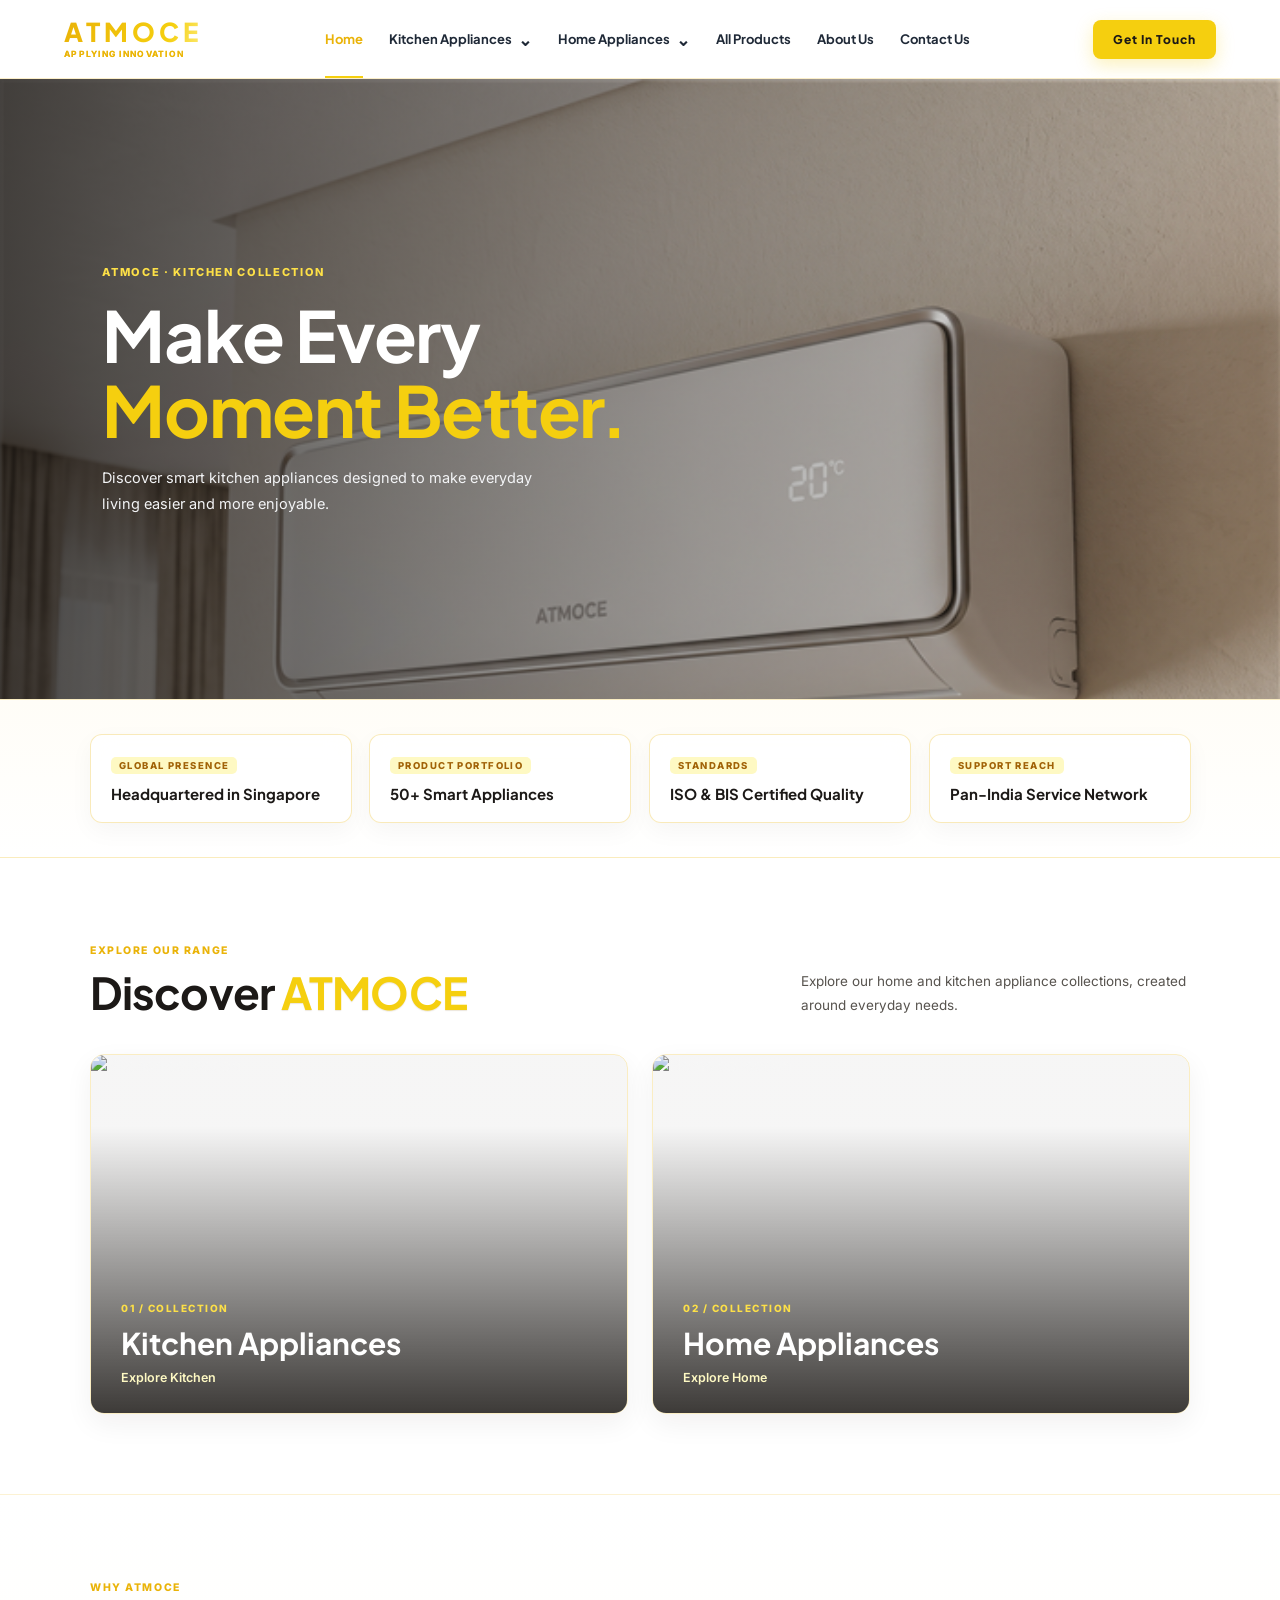
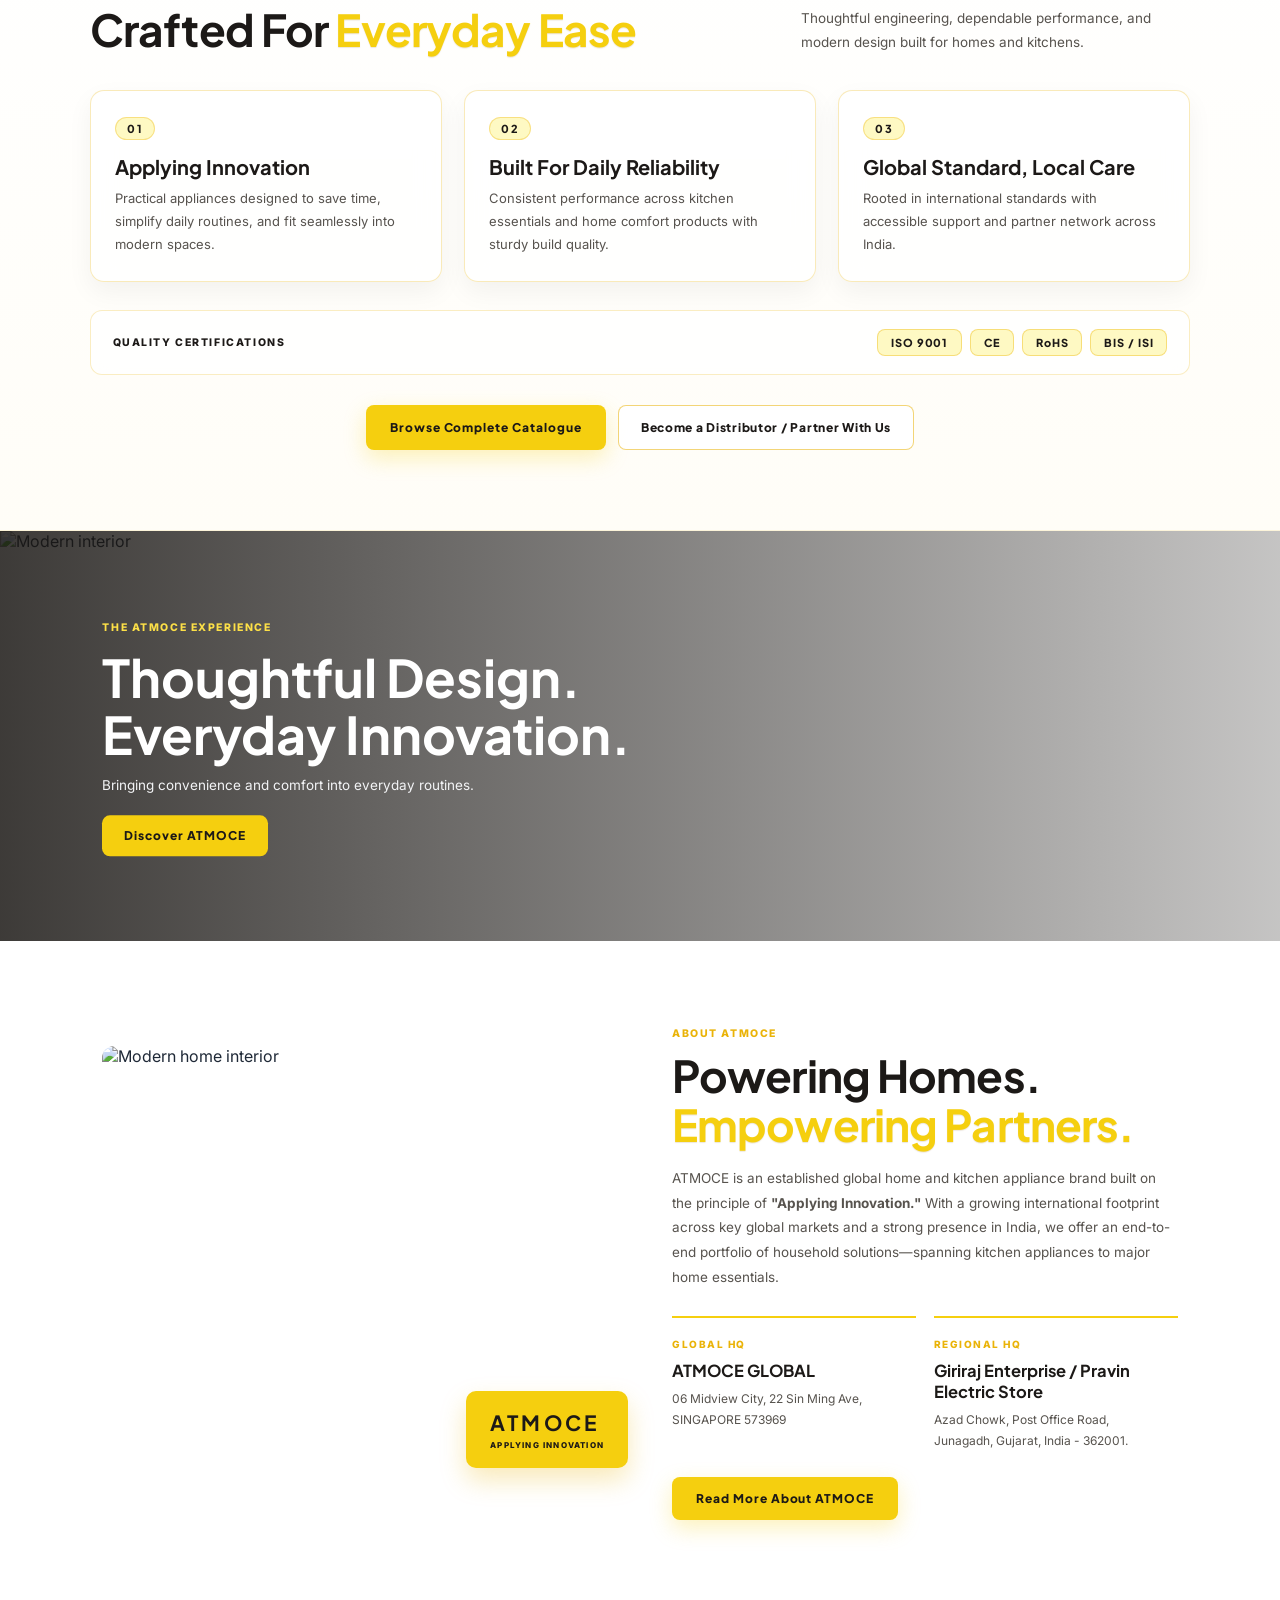
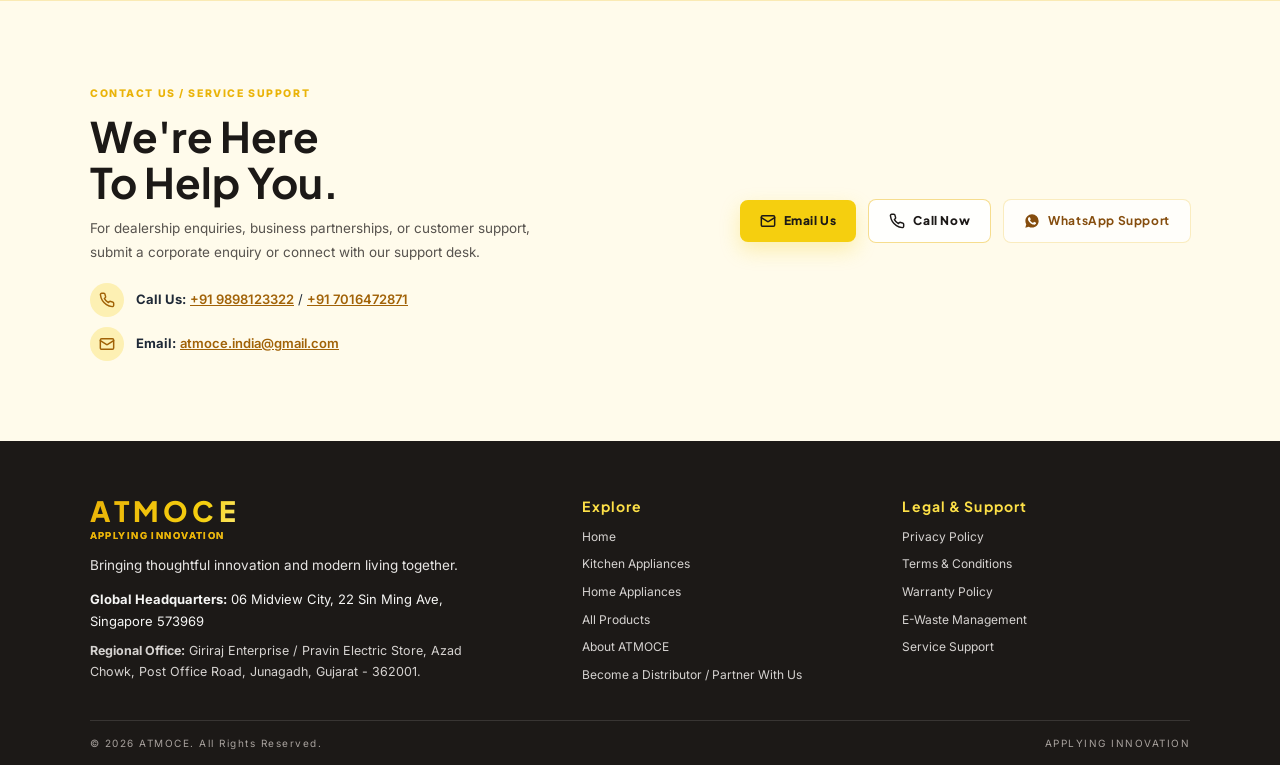
==== commit a64d6289: "Polish stats/highlight boxes, contact button order, 80px section spacing, and corporate form" ====
--- a/index.html
+++ b/index.html
@@ -3,15 +3,15 @@
 <head>
   <meta charset="UTF-8">
   <meta name="viewport" content="width=device-width, initial-scale=1.0">
-  <meta name="theme-color" content="#fffdf5">
+  <meta name="theme-color" content="#ffffff">
   <meta name="description" content="Explore ATMOCE home and kitchen appliances. Powering Homes. Empowering Partners. Applying Innovation.">
   <title>ATMOCE | Applying Innovation</title>
 
-  <link rel="icon" type="image/svg+xml" href="data:image/svg+xml,%3Csvg xmlns='http://www.w3.org/2000/svg' viewBox='0 0 64 64'%3E%3Crect width='64' height='64' rx='14' fill='%23fef3c7'/%3E%3Ctext x='50%25' y='54%25' dominant-baseline='middle' text-anchor='middle' fill='%23b45309' font-family='Arial, sans-serif' font-weight='800' font-size='36'%3EA%3C/text%3E%3C/svg%3E">
+  <link rel="icon" type="image/svg+xml" href="data:image/svg+xml,%3Csvg xmlns='http://www.w3.org/2000/svg' viewBox='0 0 64 64'%3E%3Crect width='64' height='64' rx='14' fill='%23fef9c3'/%3E%3Ctext x='50%25' y='54%25' dominant-baseline='middle' text-anchor='middle' fill='%23eab308' font-family='Arial, sans-serif' font-weight='800' font-size='36'%3EA%3C/text%3E%3C/svg%3E">
 
   <link rel="preconnect" href="https://fonts.googleapis.com">
   <link rel="preconnect" href="https://fonts.gstatic.com" crossorigin>
-  <link href="https://fonts.googleapis.com/css2?family=DM+Sans:wght@400;500;600;700;800&family=Outfit:wght@400;500;600;700;800&display=swap" rel="stylesheet">
+  <link href="https://fonts.googleapis.com/css2?family=Inter:wght@400;500;600;700&family=Outfit:wght@500;600;700;800&family=Plus+Jakarta+Sans:wght@500;600;700;800&display=swap" rel="stylesheet">
   <link rel="stylesheet" href="style.css">
 </head>
 <body>
@@ -64,7 +64,7 @@
         <a href="#contact" class="nav-link">Contact Us</a>
       </nav>
 
-      <a href="#contact" class="nav-contact">Get In Touch <span>↗</span></a>
+      <button type="button" class="nav-contact open-enquiry-btn">Get In Touch</button>
 
       <button class="menu-toggle" id="menuToggle" aria-label="Toggle menu">
         <span></span><span></span><span></span>
@@ -80,6 +80,7 @@
       <a href="products.html">All Products</a>
       <a href="about.html">About Us</a>
       <a href="#contact">Contact Us</a>
+      <button type="button" class="mobile-enquiry-btn open-enquiry-btn">Get In Touch</button>
     </div>
   </header>
 
@@ -100,6 +101,28 @@
       </div>
     </section>
 
+    <!-- KEY NUMBERS / STATS BAR -->
+    <section class="stats-bar" aria-label="ATMOCE Key Highlights">
+      <div class="stats-bar-grid">
+        <div class="stat-box">
+          <span>GLOBAL PRESENCE</span>
+          <strong>Headquartered in Singapore</strong>
+        </div>
+        <div class="stat-box">
+          <span>PRODUCT PORTFOLIO</span>
+          <strong>50+ Smart Appliances</strong>
+        </div>
+        <div class="stat-box">
+          <span>STANDARDS</span>
+          <strong>ISO &amp; BIS Certified Quality</strong>
+        </div>
+        <div class="stat-box">
+          <span>SUPPORT REACH</span>
+          <strong>Pan-India Service Network</strong>
+        </div>
+      </div>
+    </section>
+
     <section class="section category-section">
       <div class="section-heading">
         <div>
@@ -116,7 +139,7 @@
           <div class="category-info">
             <span>01 / COLLECTION</span>
             <h3>Kitchen Appliances</h3>
-            <p>Explore Kitchen <b>↗</b></p>
+            <p>Explore Kitchen</p>
           </div>
         </a>
         <a href="products.html?category=home" class="category-card">
@@ -125,7 +148,7 @@
           <div class="category-info">
             <span>02 / COLLECTION</span>
             <h3>Home Appliances</h3>
-            <p>Explore Home <b>↗</b></p>
+            <p>Explore Home</p>
           </div>
         </a>
       </div>
@@ -161,8 +184,19 @@
         </div>
       </div>
 
+      <div class="cert-badges-row">
+        <span class="cert-label">QUALITY CERTIFICATIONS</span>
+        <div class="cert-list">
+          <span class="cert-badge">ISO 9001</span>
+          <span class="cert-badge">CE</span>
+          <span class="cert-badge">RoHS</span>
+          <span class="cert-badge">BIS / ISI</span>
+        </div>
+      </div>
+
       <div class="highlights-cta">
-        <a href="products.html" class="hero-btn">Browse Complete Catalogue <span>↗</span></a>
+        <a href="products.html" class="hero-btn">Browse Complete Catalogue</a>
+        <button type="button" class="partner-outline-btn open-enquiry-btn">Become a Distributor / Partner With Us</button>
       </div>
     </section>
 
@@ -173,7 +207,7 @@
         <span>THE ATMOCE EXPERIENCE</span>
         <h2>Thoughtful Design.<br>Everyday Innovation.</h2>
         <p>Bringing convenience and comfort into everyday routines.</p>
-        <a href="about.html" class="light-btn">Discover ATMOCE ↗</a>
+        <a href="about.html" class="light-btn">Discover ATMOCE</a>
       </div>
     </section>
 
@@ -204,18 +238,18 @@
         </div>
 
         <div class="about-more-wrap">
-          <a href="about.html" class="hero-btn">Read More About ATMOCE <span>↗</span></a>
-        </div>
-      </div>
-    </section>
-
-    <!-- SERVICE SUPPORT SECTION -->
+          <a href="about.html" class="hero-btn">Read More About ATMOCE</a>
+        </div>
+      </div>
+    </section>
+
+    <!-- SERVICE SUPPORT & CORPORATE ENQUIRY SECTION -->
     <section class="support-section" id="contact">
       <div class="support-inner">
         <div class="support-left">
-          <span>SERVICE SUPPORT</span>
+          <span>CONTACT US / SERVICE SUPPORT</span>
           <h2>We're Here<br>To Help You.</h2>
-          <p>Have a question about our products or business? Connect with us directly via Call, WhatsApp, or Email.</p>
+          <p>For dealership enquiries, business partnerships, or customer support, submit a corporate enquiry or connect with our support desk.</p>
 
           <div class="contact-badges">
             <div class="contact-row">
@@ -246,30 +280,29 @@
           </div>
         </div>
 
-        <div class="contact-action-group">
-          <a href="https://wa.me/919898123322?text=Hello%20ATMOCE%2C%20I%20would%20like%20to%20enquire%20about%20your%20products." target="_blank" rel="noopener" class="anim-btn btn-wa">
-            <svg width="18" height="18" viewBox="0 0 24 24" fill="currentColor">
-              <path d="M12.031 2c-5.516 0-9.969 4.453-9.969 9.969 0 1.758.458 3.475 1.328 4.988L2 22l5.184-1.359a9.927 9.927 0 0 0 4.847 1.258h.004c5.515 0 9.969-4.453 9.969-9.969A9.934 9.934 0 0 0 12.031 2zm5.805 14.122c-.246.693-1.428 1.325-1.984 1.409-.513.077-1.162.109-1.875-.118-.433-.138-.988-.322-1.701-.63-2.994-1.293-4.949-4.308-5.098-4.507-.15-.199-1.217-1.619-1.217-3.088 0-1.469.77-2.191 1.043-2.49.274-.299.598-.374.797-.374.199 0 .399.002.573.01.184.009.43-.07.673.513.249.598.847 2.067.921 2.217.075.15.125.324.025.523-.1.199-.15.324-.299.498-.15.174-.314.389-.449.523-.15.149-.305.311-.131.61.174.299.774 1.277 1.662 2.069 1.142 1.018 2.105 1.334 2.404 1.483.299.15.474.125.648-.075.174-.199.748-.872.947-1.171.199-.299.399-.249.673-.15.274.1 1.744.822 2.043.972.299.15.498.224.573.349.075.125.075.723-.171 1.416z"/>
+      <div class="contact-action-group">
+          <button type="button" class="anim-btn btn-mail open-enquiry-btn">
+            <svg width="17" height="17" viewBox="0 0 24 24" fill="none" stroke="currentColor" stroke-width="2.2" stroke-linecap="round" stroke-linejoin="round">
+              <rect width="20" height="16" x="2" y="4" rx="2"/>
+              <path d="m22 7-8.97 5.7a1.94 1.94 0 0 1-2.06 0L2 7"/>
             </svg>
-            WhatsApp Us
-          </a>
+            Email Us
+          </button>
 
           <a href="tel:+919898123322" class="anim-btn btn-call">
-            <svg width="18" height="18" viewBox="0 0 24 24" fill="none" stroke="currentColor" stroke-width="2.2" stroke-linecap="round" stroke-linejoin="round">
+            <svg width="17" height="17" viewBox="0 0 24 24" fill="none" stroke="currentColor" stroke-width="2.2" stroke-linecap="round" stroke-linejoin="round">
               <path d="M22 16.92v3a2 2 0 0 1-2.18 2 19.79 19.79 0 0 1-8.63-3.07 19.5 19.5 0 0 1-6-6 19.79 19.79 0 0 1-3.07-8.67A2 2 0 0 1 4.11 2h3a2 2 0 0 1 2 1.72 12.84 12.84 0 0 0 .7 2.81 2 2 0 0 1-.45 2.11L8.09 9.91a16 16 0 0 0 6 6l1.27-1.27a2 2 0 0 1 2.11-.45 12.84 12.84 0 0 0 2.81.7A2 2 0 0 1 22 16.92z"/>
             </svg>
             Call Now
           </a>
 
-          <a href="mailto:atmoce.india@gmail.com" class="anim-btn btn-mail">
-            <svg width="18" height="18" viewBox="0 0 24 24" fill="none" stroke="currentColor" stroke-width="2.2" stroke-linecap="round" stroke-linejoin="round">
-              <rect width="20" height="16" x="2" y="4" rx="2"/>
-              <path d="m22 7-8.97 5.7a1.94 1.94 0 0 1-2.06 0L2 7"/>
+          <a href="https://wa.me/919898123322?text=Hello%20ATMOCE%20Support%2C%20I%20need%20assistance." target="_blank" rel="noopener" class="anim-btn btn-wa">
+            <svg width="17" height="17" viewBox="0 0 24 24" fill="currentColor">
+              <path d="M12.031 2c-5.516 0-9.969 4.453-9.969 9.969 0 1.758.458 3.475 1.328 4.988L2 22l5.184-1.359a9.927 9.927 0 0 0 4.847 1.258h.004c5.515 0 9.969-4.453 9.969-9.969A9.934 9.934 0 0 0 12.031 2zm5.805 14.122c-.246.693-1.428 1.325-1.984 1.409-.513.077-1.162.109-1.875-.118-.433-.138-.988-.322-1.701-.63-2.994-1.293-4.949-4.308-5.098-4.507-.15-.199-1.217-1.619-1.217-3.088 0-1.469.77-2.191 1.043-2.49.274-.299.598-.374.797-.374.199 0 .399.002.573.01.184.009.43-.07.673.513.249.598.847 2.067.921 2.217.075.15.125.324.025.523-.1.199-.15.324-.299.498-.15.174-.314.389-.449.523-.15.149-.305.311-.131.61.174.299.774 1.277 1.662 2.069 1.142 1.018 2.105 1.334 2.404 1.483.299.15.474.125.648-.075.174-.199.748-.872.947-1.171.199-.299.399-.249.673-.15.274.1 1.744.822 2.043.972.299.15.498.224.573.349.075.125.075.723-.171 1.416z"/>
             </svg>
-            Email Us
+            WhatsApp Support
           </a>
         </div>
-      </div>
     </section>
   </main>
 
@@ -295,15 +328,16 @@
         <a href="products.html?category=home">Home Appliances</a>
         <a href="products.html">All Products</a>
         <a href="about.html">About ATMOCE</a>
+        <button type="button" class="footer-link-btn open-enquiry-btn">Become a Distributor / Partner With Us</button>
       </div>
 
       <div class="footer-column">
-        <h4>Quick Links</h4>
+        <h4>Legal &amp; Support</h4>
+        <a href="legal.html#privacy">Privacy Policy</a>
+        <a href="legal.html#terms">Terms &amp; Conditions</a>
+        <a href="legal.html#warranty">Warranty Policy</a>
+        <a href="legal.html#ewaste">E-Waste Management</a>
         <a href="#contact">Service Support</a>
-        <a href="https://wa.me/919898123322" target="_blank" rel="noopener">WhatsApp Support</a>
-        <a href="https://wa.me/917016472871" target="_blank" rel="noopener">WhatsApp Sales</a>
-        <a href="mailto:atmoce.india@gmail.com">atmoce.india@gmail.com</a>
-        <a href="tel:+919898123322">+91 9898123322</a>
       </div>
     </div>
 
@@ -313,6 +347,54 @@
     </div>
   </footer>
 
+  <!-- PROFESSIONAL CORPORATE ENQUIRY MODAL -->
+  <div class="enquiry-modal" id="enquiryModal" aria-hidden="true">
+    <div class="enquiry-box">
+      <button type="button" class="modal-close" id="enquiryClose" aria-label="Close form">×</button>
+      <span class="section-tag">ATMOCE CORPORATE DESK</span>
+      <h2>Get In Touch</h2>
+      <p class="enquiry-desc">Submit your corporate, distribution, or product enquiry below.</p>
+
+      <form id="corporateForm" class="enquiry-form">
+        <div class="form-grid-2">
+          <div class="form-field">
+            <label for="cName">Name</label>
+            <input type="text" id="cName" name="name" required placeholder="Your full name">
+          </div>
+          <div class="form-field">
+            <label for="cCompany">Company</label>
+            <input type="text" id="cCompany" name="company" required placeholder="Company name">
+          </div>
+        </div>
+
+        <div class="form-grid-2">
+          <div class="form-field">
+            <label for="cCountry">Country</label>
+            <input type="text" id="cCountry" name="country" required placeholder="e.g., India, Singapore">
+          </div>
+          <div class="form-field">
+            <label for="cCategory">Product Category</label>
+            <select id="cCategory" name="category" required>
+              <option value="">Select product category</option>
+              <option value="Kitchen Appliances">Kitchen Appliances</option>
+              <option value="Home Appliances">Home Appliances</option>
+              <option value="Full Catalogue / Dealership">Full Catalogue / Dealership</option>
+            </select>
+          </div>
+        </div>
+
+        <div class="form-field">
+          <label for="cMessage">Message</label>
+          <textarea id="cMessage" name="message" rows="3" required placeholder="Write your business or product enquiry..."></textarea>
+        </div>
+
+        <button type="submit" class="hero-btn enquiry-submit-btn">Send Corporate Enquiry</button>
+        <p class="enquiry-note" id="enquiryNote"></p>
+      </form>
+    </div>
+  </div>
+
+  <!-- PRODUCT DETAILS MODAL -->
   <div class="product-modal" id="productModal">
     <div class="modal-content">
       <button class="modal-close" id="modalClose">×</button>
@@ -322,8 +404,8 @@
         <h2 id="modalTitle"></h2>
         <p id="modalDescription"></p>
         <div class="modal-btn-group">
-          <a id="modalEnquiry" href="mailto:atmoce.india@gmail.com" class="anim-btn btn-mail">Email Enquiry ↗</a>
-          <a id="modalWhatsapp" href="https://wa.me/919898123322" target="_blank" rel="noopener" class="anim-btn btn-wa">WhatsApp ↗</a>
+          <button type="button" class="hero-btn open-enquiry-btn">Corporate Enquiry</button>
+          <a id="modalWhatsapp" href="https://wa.me/919898123322" target="_blank" rel="noopener" class="wa-corner-link">WhatsApp Support</a>
         </div>
       </div>
     </div>
--- a/style.css
+++ b/style.css
@@ -1,13 +1,13 @@
 :root {
-  --accent: #d97706;
-  --accent-dark: #b45309;
-  --accent-soft: #fef3c7;
-  --navy: #292112;
-  --text: #231d11;
-  --muted: #6b614e;
-  --light: #fef9e7;
-  --cream: #fffdf5;
-  --border: #f0e4c3;
+  --yellow-light: #f5cf0f;
+  --yellow-bright: #fde047;
+  --yellow-gold: #eab308;
+  --yellow-soft: #fef9c3;
+  --yellow-tint: #fffbeb;
+  --navy: #1c1917;
+  --text: #1f2937;
+  --muted: #57534e;
+  --border: rgba(234, 179, 8, 0.24);
   --white: #ffffff;
 }
 
@@ -19,13 +19,13 @@
 
 html {
   scroll-behavior: smooth;
-  scroll-padding-top: 90px;
+  scroll-padding-top: 84px;
 }
 
 body {
-  font-family: "DM Sans", sans-serif;
+  font-family: "Inter", sans-serif;
   color: var(--text);
-  background: var(--cream);
+  background: var(--white);
   overflow-x: hidden;
   -webkit-user-select: none;
   -moz-user-select: none;
@@ -38,7 +38,10 @@
   text-decoration: none;
 }
 
-button {
+button,
+input,
+select,
+textarea {
   font: inherit;
 }
 
@@ -55,30 +58,33 @@
 }
 
 /* =========================================================
-   HEADER & NAVIGATION
+   GLASSMORPHISM NAVIGATION BAR (backdrop-filter: blur(12px))
 ========================================================= */
 .header {
   position: sticky;
   top: 0;
   z-index: 1000;
-  background: #fffdf5;
-  border-bottom: 1px solid var(--border);
-  transition: box-shadow .3s ease;
+  background: rgba(255, 255, 255, 0.8);
+  backdrop-filter: blur(12px);
+  -webkit-backdrop-filter: blur(12px);
+  border-bottom: 1px solid rgba(234, 179, 8, 0.22);
+  transition: background 0.3s ease, box-shadow 0.3s ease;
 }
 
 .header.scrolled {
-  box-shadow: 0 8px 30px rgba(120, 75, 10, .09);
+  background: rgba(255, 255, 255, 0.92);
+  box-shadow: 0 10px 30px rgba(28, 25, 23, 0.06);
 }
 
 .nav-container {
   max-width: 1440px;
-  min-height: 82px;
+  min-height: 78px;
   padding: 0 5%;
   margin: auto;
   display: flex;
   justify-content: space-between;
   align-items: center;
-  gap: 25px;
+  gap: 24px;
 }
 
 .logo {
@@ -88,18 +94,18 @@
 }
 
 .logo-name {
-  font-family: Outfit, sans-serif;
+  font-family: "Plus Jakarta Sans", "Outfit", sans-serif;
   font-size: 26px;
   font-weight: 800;
-  letter-spacing: 2.5px;
+  letter-spacing: 0.15em;
   line-height: 1;
   background: linear-gradient(
     110deg,
     #eab308 0%,
     #f5cf0f 35%,
-    #fff7b2 50%,
+    #fef08a 50%,
     #f5cf0f 65%,
-    #d97706 100%
+    #ca8a04 100%
   );
   background-size: 220% auto;
   -webkit-background-clip: text;
@@ -110,12 +116,12 @@
 
 .logo-name small {
   display: block;
-  font-family: "DM Sans", sans-serif;
+  font-family: "Inter", sans-serif;
   font-size: 8.5px;
   font-weight: 700;
-  letter-spacing: 2.8px;
+  letter-spacing: 0.15em;
   margin-top: 5px;
-  color: #eab308;
+  color: var(--yellow-gold);
 }
 
 @keyframes goldShimmer {
@@ -126,26 +132,27 @@
 .desktop-nav {
   display: flex;
   align-items: center;
-  gap: 27px;
-  height: 82px;
+  gap: 26px;
+  height: 78px;
 }
 
 .nav-link {
   height: 100%;
   display: flex;
   align-items: center;
-  gap: 7px;
-  color: #3d3321;
+  gap: 6px;
+  color: var(--text);
+  font-family: "Plus Jakarta Sans", sans-serif;
   font-size: 13px;
   font-weight: 700;
   position: relative;
   white-space: nowrap;
-  transition: color .2s;
+  transition: color 0.2s;
 }
 
 .nav-link:hover,
 .nav-link.active {
-  color: var(--accent-dark);
+  color: var(--yellow-gold);
 }
 
 .nav-link span {
@@ -154,13 +161,13 @@
 
 .nav-link::after {
   content: "";
-  height: 2px;
-  background: var(--accent);
+  height: 2.5px;
+  background: var(--yellow-light);
   position: absolute;
   bottom: 0;
   left: 0;
   width: 0;
-  transition: width .25s;
+  transition: width 0.25s;
 }
 
 .nav-link:hover::after,
@@ -179,17 +186,19 @@
   top: 100%;
   left: 0;
   width: 100%;
-  padding: 35px 5%;
-  background: #fffdf7;
+  padding: 32px 5%;
+  background: rgba(255, 255, 255, 0.94);
+  backdrop-filter: blur(14px);
+  -webkit-backdrop-filter: blur(14px);
   display: grid;
   grid-template-columns: 1fr 1.1fr 1.2fr;
-  gap: 45px;
-  box-shadow: 0 20px 35px rgba(90, 55, 8, .12);
+  gap: 42px;
+  box-shadow: 0 20px 38px rgba(28, 25, 23, 0.08);
   border-top: 1px solid var(--border);
   opacity: 0;
   visibility: hidden;
   transform: translateY(10px);
-  transition: .25s ease;
+  transition: 0.25s ease;
 }
 
 .nav-item:hover .mega-menu,
@@ -201,63 +210,66 @@
 
 .mega-intro > span,
 .mega-photo small {
-  color: var(--accent-dark);
+  color: var(--yellow-gold);
   font-size: 10px;
   font-weight: 800;
-  letter-spacing: 2px;
+  letter-spacing: 0.15em;
 }
 
 .mega-intro h3 {
-  font-family: Outfit, sans-serif;
-  font-size: 27px;
-  margin: 14px 0;
+  font-family: "Plus Jakarta Sans", "Outfit", sans-serif;
+  font-size: 26px;
+  margin: 12px 0;
+  color: var(--navy);
 }
 
 .mega-intro p {
   color: var(--muted);
-  line-height: 1.8;
+  line-height: 1.75;
   font-size: 13px;
   max-width: 280px;
 }
 
 .mega-intro > a {
   display: inline-block;
-  color: var(--accent-dark);
+  color: var(--yellow-gold);
   font-size: 12px;
   font-weight: 800;
-  margin-top: 23px;
+  letter-spacing: 0.08em;
+  margin-top: 20px;
 }
 
 .mega-links {
   display: grid;
   grid-template-columns: 1fr 1fr;
   align-content: center;
-  gap: 0 25px;
+  gap: 0 24px;
 }
 
 .mega-links a {
-  padding: 13px 0;
+  padding: 12px 0;
   font-size: 13px;
   font-weight: 600;
-  border-bottom: 1px solid var(--border);
-  transition: .2s;
+  border-bottom: 1px solid rgba(234, 179, 8, 0.18);
+  transition: 0.2s;
 }
 
 .mega-links a:hover {
-  color: var(--accent-dark);
+  color: var(--yellow-gold);
   padding-left: 5px;
 }
 
 .mega-photo {
-  min-height: 210px;
+  min-height: 205px;
   position: relative;
   overflow: hidden;
+  border-radius: 10px;
 }
 
 .mega-photo img {
   width: 100%;
   height: 100%;
-  min-height: 210px;
+  min-height: 205px;
   object-fit: cover;
 }
 
@@ -265,45 +277,46 @@
   content: "";
   position: absolute;
   inset: 0;
-  background: linear-gradient(0deg, rgba(41, 30, 12, .82), transparent 75%);
+  background: linear-gradient(0deg, rgba(28, 25, 23, 0.8), transparent 75%);
 }
 
 .mega-photo > div {
   position: absolute;
   z-index: 1;
-  bottom: 20px;
-  left: 22px;
+  bottom: 18px;
+  left: 20px;
   color: #fff;
 }
 
 .mega-photo small {
-  color: #fde68a;
+  color: var(--yellow-bright);
 }
 
 .mega-photo h3 {
-  font-family: Outfit, sans-serif;
-  font-size: 22px;
-  margin-top: 8px;
+  font-family: "Plus Jakarta Sans", "Outfit", sans-serif;
+  font-size: 21px;
+  margin-top: 6px;
 }
 
 .nav-contact {
-  background: var(--accent);
-  color: #fff;
-  padding: 13px 19px;
-  border-radius: 3px;
+  background: var(--yellow-light);
+  color: var(--navy);
+  padding: 12px 20px;
+  border: 0;
+  border-radius: 8px;
+  font-family: "Plus Jakarta Sans", sans-serif;
   font-size: 12px;
-  font-weight: 700;
+  font-weight: 800;
+  letter-spacing: 0.08em;
   white-space: nowrap;
-  transition: .25s;
+  cursor: pointer;
+  box-shadow: 0 6px 18px rgba(245, 207, 15, 0.28);
+  transition: 0.25s;
 }
 
 .nav-contact:hover {
-  background: var(--accent-dark);
+  background: var(--yellow-bright);
   transform: translateY(-2px);
-}
-
-.nav-contact span {
-  margin-left: 8px;
 }
 
 .menu-toggle,
@@ -315,12 +328,12 @@
    HERO SECTION
 ========================================================= */
 .hero {
-  background: #fef9e7;
+  background: var(--white);
 }
 
 .hero-slider {
-  height: min(650px, 70vw);
-  min-height: 490px;
+  height: min(620px, 68vw);
+  min-height: 460px;
   position: relative;
   overflow: hidden;
 }
@@ -330,7 +343,7 @@
   inset: 0;
   opacity: 0;
   visibility: hidden;
-  transition: opacity .8s ease, visibility .8s;
+  transition: opacity 0.8s ease, visibility 0.8s;
 }
 
 .hero-slide.active {
@@ -352,19 +365,19 @@
 .hero-shade {
   position: absolute;
   inset: 0;
-  background: linear-gradient(90deg, rgba(36, 26, 10, .78), rgba(36, 26, 10, .35) 50%, rgba(36, 26, 10, .05));
+  background: linear-gradient(90deg, rgba(24, 21, 18, 0.78), rgba(24, 21, 18, 0.34) 55%, rgba(24, 21, 18, 0.06));
   z-index: 1;
 }
 
 .hero-content {
   position: absolute;
   top: 50%;
-  left: 10%;
+  left: 8%;
   transform: translateY(-50%);
   max-width: 600px;
   color: #fff;
   z-index: 2;
-  animation: heroText .8s ease both;
+  animation: heroText 0.8s ease both;
 }
 
 @keyframes heroText {
@@ -374,130 +387,192 @@
 
 .hero-label {
   font-size: 11px;
-  letter-spacing: 2.5px;
-  font-weight: 700;
-  color: #fde68a;
+  letter-spacing: 0.15em;
+  font-weight: 800;
+  color: var(--yellow-bright);
 }
 
 .hero-content h1 {
-  font-family: Outfit, sans-serif;
-  font-size: clamp(45px, 6vw, 82px);
-  line-height: 1.04;
-  letter-spacing: -2px;
-  margin: 22px 0;
+  font-family: "Plus Jakarta Sans", "Outfit", sans-serif;
+  font-size: clamp(40px, 5.5vw, 74px);
+  line-height: 1.06;
+  letter-spacing: -0.02em;
+  margin: 18px 0;
+  color: var(--white);
 }
 
 .hero-content h1 em {
-  color: #fcd34d;
+  color: var(--yellow-light);
   font-style: normal;
 }
 
 .hero-content p {
-  max-width: 470px;
-  color: #fef3c7;
-  font-size: 15px;
-  line-height: 1.9;
+  max-width: 460px;
+  color: #f3f4f6;
+  font-size: 14.5px;
+  line-height: 1.8;
 }
 
 .hero-btn {
   display: inline-flex;
   align-items: center;
-  gap: 14px;
-  background: var(--accent);
-  color: #fff;
-  padding: 15px 24px;
+  justify-content: center;
+  gap: 10px;
+  background: var(--yellow-light);
+  color: var(--navy);
+  padding: 14px 24px;
+  border: 0;
+  font-family: "Plus Jakarta Sans", sans-serif;
   font-size: 12px;
   font-weight: 800;
-  border-radius: 4px;
-  transition: .25s;
+  letter-spacing: 0.08em;
+  border-radius: 8px;
+  cursor: pointer;
+  box-shadow: 0 8px 22px rgba(245, 207, 15, 0.28);
+  transition: 0.25s;
 }
 
 .hero-btn:hover {
-  background: var(--accent-dark);
+  background: var(--yellow-bright);
+  transform: translateY(-2px);
+}
+
+/* =========================================================
+   MODERN STATS BAR BOXES (FIRST SCREENSHOT POLISH)
+========================================================= */
+.stats-bar {
+  background: linear-gradient(180deg, #fffdf7 0%, #ffffff 100%);
+  border-top: 1px solid var(--border);
+  border-bottom: 1px solid var(--border);
+  padding: 34px 7%;
+}
+
+.stats-bar-grid {
+  max-width: 1320px;
+  margin: auto;
+  display: grid;
+  grid-template-columns: repeat(4, 1fr);
+  gap: 18px;
+}
+
+.stat-box {
+  position: relative;
+  background: rgba(255, 255, 255, 0.85);
+  backdrop-filter: blur(12px);
+  -webkit-backdrop-filter: blur(12px);
+  border: 1px solid rgba(234, 179, 8, 0.28);
+  border-radius: 12px;
+  padding: 18px 20px;
+  box-shadow: 0 8px 24px rgba(28, 25, 23, 0.04);
+  transition: transform 0.25s ease, box-shadow 0.25s ease, border-color 0.25s ease;
+}
+
+.stat-box:hover {
   transform: translateY(-3px);
-}
-
-.hero-btn span,
-.light-btn,
-.category-info b {
-  transition: transform 0.28s cubic-bezier(0.22, 1, 0.36, 1);
-}
-
-.hero-btn:hover span {
-  transform: translate(3px, -3px);
+  border-color: var(--yellow-light);
+  box-shadow: 0 14px 28px rgba(234, 179, 8, 0.14);
+}
+
+.stat-box span {
+  display: inline-block;
+  font-size: 9.5px;
+  font-weight: 800;
+  letter-spacing: 0.15em;
+  color: #a16207;
+  background: var(--yellow-soft);
+  padding: 3px 8px;
+  border-radius: 5px;
+  margin-bottom: 10px;
+}
+
+.stat-box strong {
+  display: block;
+  font-family: "Plus Jakarta Sans", "Outfit", sans-serif;
+  font-size: 15px;
+  font-weight: 700;
+  color: var(--navy);
+  line-height: 1.35;
 }
 
 /* =========================================================
-   SECTIONS & CATEGORY CARDS
+   SECTIONS (80px TOP & BOTTOM PADDING)
 ========================================================= */
 .section {
-  padding: 90px 7%;
+  padding: 80px 7%;
 }
 
 .section-heading {
   display: flex;
   justify-content: space-between;
-  align-items: end;
-  gap: 30px;
-  margin-bottom: 38px;
+  align-items: flex-end;
+  gap: 28px;
+  margin-bottom: 36px;
 }
 
 .section-tag {
-  color: var(--accent-dark);
-  font-size: 10px;
-  font-weight: 800;
-  letter-spacing: 2px;
+  display: inline-block;
+  color: var(--yellow-gold);
+  font-size: 10.5px;
+  font-weight: 800;
+  letter-spacing: 0.15em;
 }
 
 .section-heading h1,
 .section-heading h2,
 .about-content h1,
 .about-content h2 {
-  font-family: Outfit, sans-serif;
-  font-size: clamp(32px, 4vw, 49px);
-  letter-spacing: -1.5px;
-  margin-top: 13px;
-  line-height: 1.1;
+  font-family: "Plus Jakarta Sans", "Outfit", sans-serif;
+  font-size: clamp(30px, 3.8vw, 44px);
+  letter-spacing: -0.02em;
+  margin-top: 10px;
+  line-height: 1.12;
+  color: var(--navy);
 }
 
 .section-heading h1 em,
 .section-heading h2 em,
 .about-content h1 em,
 .about-content h2 em {
-  color: var(--accent);
+  color: var(--yellow-light);
+  text-shadow: 0 1px 1px rgba(120, 80, 0, 0.14);
   font-style: normal;
 }
 
 .section-heading > p {
   max-width: 390px;
   color: var(--muted);
-  font-size: 13px;
-  line-height: 1.9;
-}
-
+  font-size: 13.5px;
+  line-height: 1.8;
+}
+
+/* =========================================================
+   CATEGORY COLLECTION CARDS
+========================================================= */
 .category-section {
-  background: var(--light);
+  background: var(--white);
 }
 
 .category-grid {
   display: grid;
   grid-template-columns: 1fr 1fr;
-  gap: 25px;
+  gap: 24px;
 }
 
 .category-card {
-  height: 390px;
+  height: 360px;
   position: relative;
   overflow: hidden;
-  border-radius: 8px;
+  border-radius: 14px;
+  border: 1px solid var(--border);
   color: #fff;
+  box-shadow: 0 10px 28px rgba(28, 25, 23, 0.06);
 }
 
 .category-card img {
   width: 100%;
   height: 100%;
   object-fit: cover;
-  transition: transform .7s ease;
+  transition: transform 0.7s ease;
 }
 
 .category-card:hover img {
@@ -507,106 +582,172 @@
 .category-overlay {
   position: absolute;
   inset: 0;
-  background: linear-gradient(0deg, rgba(36, 26, 10, .82), rgba(36, 26, 10, .02) 80%);
+  background: linear-gradient(0deg, rgba(24, 21, 18, 0.84), rgba(24, 21, 18, 0.04) 80%);
 }
 
 .category-info {
   position: absolute;
-  bottom: 32px;
-  left: 35px;
+  bottom: 28px;
+  left: 30px;
   z-index: 3;
 }
 
 .category-info > span {
   font-size: 10px;
-  letter-spacing: 2px;
-  color: #fde68a;
+  font-weight: 800;
+  letter-spacing: 0.15em;
+  color: var(--yellow-bright);
 }
 
 .category-info h3 {
-  font-family: Outfit, sans-serif;
-  font-size: 32px;
-  margin: 10px 0;
+  font-family: "Plus Jakarta Sans", "Outfit", sans-serif;
+  font-size: 30px;
+  margin: 8px 0;
 }
 
 .category-info p {
-  font-size: 12px;
-}
-
-.category-info b {
-  display: inline-block;
-  margin-left: 8px;
-  color: #fcd34d;
-}
-
-.category-card:hover .category-info b {
-  transform: translate(4px, -4px);
+  font-size: 12.5px;
+  font-weight: 600;
+  color: var(--yellow-soft);
 }
 
 /* =========================================================
-   UNIQUE HIGHLIGHTS SECTION
+   HIGHLIGHTS, CERTIFICATIONS & CTA (SECOND SCREENSHOT POLISH)
 ========================================================= */
 .highlights-section {
-  background: var(--cream);
+  background: linear-gradient(180deg, #ffffff 0%, #fffdf7 100%);
+  border-top: 1px solid rgba(234, 179, 8, 0.15);
+  border-bottom: 1px solid rgba(234, 179, 8, 0.15);
 }
 
 .highlights-grid {
   display: grid;
   grid-template-columns: repeat(3, 1fr);
-  gap: 24px;
+  gap: 22px;
 }
 
 .highlight-box {
   position: relative;
   overflow: hidden;
-  background: #ffffff;
-  border: 1px solid var(--border);
-  border-top: 3px solid var(--accent);
-  border-radius: 10px;
-  padding: 28px 24px;
-  box-shadow: 0 8px 24px rgba(120, 75, 10, 0.05);
-  transition: transform 0.25s ease, box-shadow 0.25s ease, border-color 0.25s ease;
+  background: rgba(255, 255, 255, 0.78);
+  backdrop-filter: blur(12px);
+  -webkit-backdrop-filter: blur(12px);
+  border: 1px solid rgba(234, 179, 8, 0.28);
+  border-radius: 14px;
+  padding: 26px 24px;
+  box-shadow: 0 10px 26px rgba(28, 25, 23, 0.05);
+  transition: transform 0.3s ease, box-shadow 0.3s ease, border-color 0.3s ease;
 }
 
 .highlight-box:hover {
   transform: translateY(-4px);
-  border-color: var(--accent);
-  box-shadow: 0 14px 30px rgba(180, 83, 9, 0.1);
+  border-color: var(--yellow-light);
+  box-shadow: 0 16px 34px rgba(234, 179, 8, 0.14);
 }
 
 .highlight-num {
   display: inline-block;
-  font-family: Outfit, sans-serif;
+  font-family: "Plus Jakarta Sans", sans-serif;
+  font-size: 11px;
+  font-weight: 800;
+  letter-spacing: 0.15em;
+  color: var(--navy);
+  background: var(--yellow-soft);
+  border: 1px solid rgba(234, 179, 8, 0.35);
+  padding: 4px 11px;
+  border-radius: 999px;
+}
+
+.highlight-box h3 {
+  font-family: "Plus Jakarta Sans", "Outfit", sans-serif;
+  font-size: 20px;
+  color: var(--navy);
+  margin: 14px 0 8px;
+}
+
+.highlight-box p {
+  font-size: 13px;
+  color: var(--muted);
+  line-height: 1.75;
+}
+
+.cert-badges-row {
+  margin-top: 28px;
+  padding: 18px 22px;
+  background: rgba(255, 255, 255, 0.75);
+  backdrop-filter: blur(12px);
+  -webkit-backdrop-filter: blur(12px);
+  border: 1px solid var(--border);
+  border-radius: 12px;
+  display: flex;
+  flex-wrap: wrap;
+  justify-content: space-between;
+  align-items: center;
+  gap: 14px;
+}
+
+.cert-label {
+  font-size: 10.5px;
+  font-weight: 800;
+  letter-spacing: 0.15em;
+  color: var(--navy);
+}
+
+.cert-list {
+  display: flex;
+  flex-wrap: wrap;
+  gap: 8px;
+}
+
+.cert-badge {
+  font-family: "Plus Jakarta Sans", "Outfit", sans-serif;
+  font-size: 11px;
+  font-weight: 800;
+  letter-spacing: 0.08em;
+  color: var(--navy);
+  background: var(--yellow-soft);
+  border: 1px solid rgba(234, 179, 8, 0.4);
+  padding: 6px 13px;
+  border-radius: 8px;
+}
+
+.highlights-cta {
+  margin-top: 30px;
+  display: flex;
+  flex-wrap: wrap;
+  justify-content: center;
+  gap: 12px;
+}
+
+.partner-outline-btn {
+  display: inline-flex;
+  align-items: center;
+  justify-content: center;
+  padding: 14px 22px;
+  background: rgba(255, 255, 255, 0.9);
+  backdrop-filter: blur(12px);
+  -webkit-backdrop-filter: blur(12px);
+  color: var(--navy);
+  border: 1.5px solid rgba(234, 179, 8, 0.55);
+  font-family: "Plus Jakarta Sans", "Outfit", sans-serif;
   font-size: 12px;
   font-weight: 800;
-  letter-spacing: 1.5px;
-  color: var(--accent-dark);
-  background: var(--accent-soft);
-  padding: 4px 10px;
-  border-radius: 999px;
-}
-
-.highlight-box h3 {
-  font-family: Outfit, sans-serif;
-  font-size: 21px;
-  color: var(--navy);
-  margin: 16px 0 10px;
-}
-
-.highlight-box p {
-  font-size: 12.5px;
-  color: var(--muted);
-  line-height: 1.8;
-}
-
-.highlights-cta {
-  margin-top: 36px;
-  text-align: center;
-}
-
-/* Glassy Sheen Sweep on Category & Highlight Cards */
+  letter-spacing: 0.06em;
+  border-radius: 8px;
+  cursor: pointer;
+  transition: 0.25s ease;
+}
+
+.partner-outline-btn:hover {
+  background: var(--yellow-soft);
+  border-color: var(--yellow-light);
+  transform: translateY(-2px);
+}
+
+/* Glassy Sheen Sweep */
 .category-card::before,
-.highlight-box::before {
+.highlight-box::before,
+.product-card::before {
   content: "";
   position: absolute;
   top: 0;
@@ -616,7 +757,7 @@
   background: linear-gradient(
     90deg,
     transparent,
-    rgba(255, 255, 255, 0.28),
+    rgba(255, 255, 255, 0.45),
     transparent
   );
   transform: skewX(-20deg);
@@ -626,12 +767,13 @@
 }
 
 .category-card:hover::before,
-.highlight-box:hover::before {
+.highlight-box:hover::before,
+.product-card:hover::before {
   left: 140%;
 }
 
 /* =========================================================
-   FEATURE BANNER & PRODUCT GRID (FOR PRODUCTS PAGE)
+   PRODUCT GRID (FOR PRODUCTS PAGE)
 ========================================================= */
 .product-grid-4 {
   display: grid;
@@ -646,105 +788,94 @@
 }
 
 .filter-btn {
-  padding: 11px 18px;
+  padding: 10px 16px;
   border: 1px solid var(--border);
-  background: #fff;
+  background: rgba(255, 255, 255, 0.85);
+  backdrop-filter: blur(12px);
   color: var(--text);
+  font-family: "Plus Jakarta Sans", sans-serif;
   font-size: 12px;
   font-weight: 700;
+  border-radius: 8px;
   cursor: pointer;
-  transition: .2s;
+  transition: 0.2s;
 }
 
 .filter-btn:hover,
 .filter-btn.active {
-  background: var(--accent);
-  color: #fff;
-  border-color: var(--accent);
+  background: var(--yellow-light);
+  color: var(--navy);
+  border-color: var(--yellow-light);
 }
 
 .product-card {
+  position: relative;
   min-width: 0;
-  background: #fff;
-  border: 1px solid var(--border);
-  border-radius: 10px;
+  background: rgba(255, 255, 255, 0.78);
+  backdrop-filter: blur(12px);
+  -webkit-backdrop-filter: blur(12px);
+  border: 1px solid rgba(234, 179, 8, 0.25);
+  border-radius: 14px;
   overflow: hidden;
-  transition: transform 0.32s cubic-bezier(0.22, 1, 0.36, 1),
-              box-shadow 0.32s ease,
-              border-color 0.32s ease;
-}
-
-.product-card:hover {
-  border-color: #eab308;
-  box-shadow: 0 16px 34px rgba(180, 83, 9, 0.13);
-  transform: translateY(-5px);
+  box-shadow: 0 10px 26px rgba(28, 25, 23, 0.05);
 }
 
 .product-image {
-  height: 235px;
+  height: 225px;
   background: #ffffff;
-  border-bottom: 1px solid var(--border);
+  border-bottom: 1px solid rgba(234, 179, 8, 0.16);
   padding: 18px;
   overflow: hidden;
-  position: relative;
 }
 
 .product-image img {
   width: 100%;
   height: 100%;
   object-fit: contain;
-  opacity: 1;
-  transform: translateZ(0);
-  transition: transform 0.3s ease;
-}
-
-.product-card:hover .product-image img {
-  transform: scale(1.06);
 }
 
 .product-info {
-  padding: 20px;
+  padding: 18px;
 }
 
 .product-info > span {
-  color: var(--accent-dark);
-  font-size: 9px;
-  font-weight: 800;
-  letter-spacing: 1.5px;
+  color: var(--yellow-gold);
+  font-size: 9.5px;
+  font-weight: 800;
+  letter-spacing: 0.15em;
 }
 
 .product-info h3 {
-  font-family: Outfit, sans-serif;
-  font-size: 18px;
-  margin: 9px 0;
+  font-family: "Plus Jakarta Sans", "Outfit", sans-serif;
+  font-size: 17px;
+  margin: 8px 0;
+  color: var(--navy);
 }
 
 .product-info p {
-  min-height: 38px;
+  min-height: 36px;
   color: var(--muted);
+  font-size: 12px;
+  line-height: 1.65;
+}
+
+.product-info button {
+  margin-top: 14px;
+  padding: 9px 15px;
+  background: var(--yellow-soft);
+  border: 1px solid rgba(234, 179, 8, 0.35);
+  color: var(--navy);
   font-size: 11px;
-  line-height: 1.7;
-}
-
-.product-info button {
-  margin-top: 15px;
-  padding: 10px 14px;
-  background: var(--accent-soft);
-  border: 0;
-  color: var(--accent-dark);
-  font-size: 11px;
-  font-weight: 800;
+  font-weight: 800;
+  border-radius: 6px;
   cursor: pointer;
-  transition: .2s;
-}
-
-.product-info button:hover {
-  background: var(--accent);
-  color: #fff;
-}
-
+}
+
+/* =========================================================
+   FEATURE BANNER
+========================================================= */
 .feature-banner {
-  height: 440px;
+  height: 410px;
   position: relative;
   overflow: hidden;
 }
@@ -758,66 +889,63 @@
 .feature-overlay {
   position: absolute;
   inset: 0;
-  background: linear-gradient(90deg, rgba(36, 26, 10, .82), rgba(36, 26, 10, .25));
+  background: linear-gradient(90deg, rgba(24, 21, 18, 0.84), rgba(24, 21, 18, 0.25));
 }
 
 .feature-content {
   position: absolute;
   top: 50%;
-  left: 9%;
+  left: 8%;
   transform: translateY(-50%);
   color: #fff;
 }
 
 .feature-content > span {
-  font-size: 10px;
-  letter-spacing: 2px;
-  color: #fde68a;
+  font-size: 10.5px;
+  letter-spacing: 0.15em;
+  color: var(--yellow-bright);
   font-weight: 800;
 }
 
 .feature-content h2 {
-  font-family: Outfit, sans-serif;
-  font-size: clamp(35px, 4.5vw, 58px);
+  font-family: "Plus Jakarta Sans", "Outfit", sans-serif;
+  font-size: clamp(32px, 4.2vw, 52px);
   line-height: 1.1;
-  margin: 17px 0;
+  margin: 14px 0;
 }
 
 .feature-content p {
-  color: #fef3c7;
-  font-size: 13px;
-  margin-bottom: 25px;
+  color: #f3f4f6;
+  font-size: 13.5px;
+  margin-bottom: 22px;
 }
 
 .light-btn {
   display: inline-block;
-  padding: 14px 21px;
-  background: #fef3c7;
-  color: var(--navy);
-  font-size: 11px;
-  font-weight: 800;
-  border-radius: 4px;
-}
-
-.light-btn:hover {
-  background: #fde68a;
-  transform: translateY(-3px);
+  padding: 13px 22px;
+  background: var(--yellow-light);
+  color: var(--navy);
+  font-family: "Plus Jakarta Sans", sans-serif;
+  font-size: 12px;
+  font-weight: 800;
+  letter-spacing: 0.08em;
+  border-radius: 8px;
 }
 
 /* =========================================================
-   ABOUT SECTION
+   ABOUT SECTION (80px TOP & BOTTOM PADDING)
 ========================================================= */
 .about-section {
-  padding: 95px 9%;
+  padding: 80px 8%;
   display: grid;
   grid-template-columns: 1fr 1fr;
   align-items: center;
-  gap: 80px;
-  background: var(--light);
+  gap: 64px;
+  background: var(--white);
 }
 
 .about-image {
-  height: 510px;
+  height: 450px;
   position: relative;
 }
 
@@ -825,93 +953,96 @@
   width: 100%;
   height: 100%;
   object-fit: cover;
-  border-radius: 8px;
+  border-radius: 12px;
 }
 
 .about-stamp {
   position: absolute;
-  right: -25px;
-  bottom: 35px;
-  background: var(--accent);
-  color: #fff;
-  padding: 22px 28px;
+  right: -20px;
+  bottom: 28px;
+  background: var(--yellow-light);
+  color: var(--navy);
+  padding: 18px 24px;
   display: flex;
   flex-direction: column;
-  gap: 5px;
-  border-radius: 6px;
-  box-shadow: 0 14px 30px rgba(180, 83, 9, 0.25);
+  gap: 4px;
+  border-radius: 10px;
+  box-shadow: 0 12px 26px rgba(234, 179, 8, 0.28);
   animation: gentleFloat 4s ease-in-out infinite;
 }
 
 @keyframes gentleFloat {
   0%, 100% { transform: translateY(0px); }
-  50% { transform: translateY(-6px); }
+  50% { transform: translateY(-5px); }
 }
 
 .about-stamp b {
-  font-family: Outfit, sans-serif;
-  font-size: 23px;
-  letter-spacing: 2px;
+  font-family: "Plus Jakarta Sans", "Outfit", sans-serif;
+  font-size: 21px;
+  letter-spacing: 0.15em;
 }
 
 .about-stamp small {
   font-size: 8px;
-  letter-spacing: 1.5px;
+  font-weight: 800;
+  letter-spacing: 0.15em;
 }
 
 .about-content > p {
   color: var(--muted);
-  font-size: 13px;
-  line-height: 2;
-  margin-top: 20px;
+  font-size: 13.5px;
+  line-height: 1.85;
+  margin-top: 16px;
 }
 
 .about-values {
   display: grid;
   grid-template-columns: 1fr 1fr;
-  gap: 20px;
-  margin-top: 32px;
+  gap: 18px;
+  margin-top: 26px;
 }
 
 .about-values > div {
-  border-top: 2px solid var(--accent);
-  padding-top: 15px;
+  border-top: 2.5px solid var(--yellow-light);
+  padding-top: 14px;
 }
 
 .about-values span {
-  color: var(--accent-dark);
-  font-size: 11px;
-  font-weight: 800;
+  color: var(--yellow-gold);
+  font-size: 10px;
+  font-weight: 800;
+  letter-spacing: 0.15em;
 }
 
 .about-values h4 {
-  font-family: Outfit, sans-serif;
-  margin: 9px 0;
-  font-size: 17px;
+  font-family: "Plus Jakarta Sans", "Outfit", sans-serif;
+  margin: 8px 0;
+  font-size: 16.5px;
+  color: var(--navy);
 }
 
 .about-values p {
   color: var(--muted);
-  font-size: 11px;
-  line-height: 1.8;
+  font-size: 12px;
+  line-height: 1.7;
 }
 
 .about-more-wrap {
-  margin-top: 30px;
+  margin-top: 26px;
 }
 
 /* =========================================================
-   SERVICE SUPPORT SECTION
+   SERVICE SUPPORT SECTION (80px TOP & BOTTOM PADDING + ORDER)
 ========================================================= */
 .support-section {
-  background: #fef3c7;
+  background: var(--yellow-tint);
   color: var(--text);
   border-top: 1px solid var(--border);
-  padding: 65px 8%;
+  padding: 80px 7%;
 }
 
 .support-inner {
-  max-width: 1200px;
+  max-width: 1240px;
   margin: auto;
   display: flex;
   flex-wrap: wrap;
@@ -926,32 +1057,32 @@
 }
 
 .support-left > span {
-  color: var(--accent-dark);
-  font-size: 10px;
-  letter-spacing: 2px;
+  color: var(--yellow-gold);
+  font-size: 10.5px;
+  letter-spacing: 0.15em;
   font-weight: 800;
 }
 
 .support-left h2 {
-  font-family: Outfit, sans-serif;
-  font-size: 42px;
+  font-family: "Plus Jakarta Sans", "Outfit", sans-serif;
+  font-size: clamp(32px, 3.8vw, 42px);
   line-height: 1.1;
-  margin: 14px 0;
+  margin: 12px 0;
   color: var(--navy);
 }
 
 .support-left > p {
   max-width: 480px;
   color: var(--muted);
-  font-size: 13px;
-  line-height: 1.8;
+  font-size: 13.5px;
+  line-height: 1.75;
 }
 
 .contact-badges {
-  margin-top: 20px;
+  margin-top: 18px;
   display: flex;
   flex-direction: column;
-  gap: 12px;
+  gap: 10px;
 }
 
 .contact-row {
@@ -969,7 +1100,7 @@
 
 .contact-text a {
   text-decoration: underline;
-  color: var(--accent-dark);
+  color: #a16207;
   font-weight: 600;
 }
 
@@ -985,28 +1116,20 @@
   max-height: 34px;
   border-radius: 50%;
   flex-shrink: 0;
-  overflow: hidden;
 }
 
 .icon-circle svg {
   width: 16px !important;
   height: 16px !important;
-  max-width: 16px !important;
-  max-height: 16px !important;
-}
-
-.icon-call {
-  background: rgba(217, 119, 6, 0.16);
-  color: var(--accent-dark);
-  animation: ringBell 2.8s infinite ease-in-out;
-}
-
+}
+
+.icon-call,
 .icon-mail {
-  background: rgba(217, 119, 6, 0.16);
-  color: var(--accent-dark);
-  animation: floatMail 3s infinite ease-in-out;
-}
-
+  background: rgba(245, 207, 15, 0.25);
+  color: #a16207;
+}
+
+/* Action buttons: 1. Email Us, 2. Call Now, 3. WhatsApp Support */
 .contact-action-group {
   display: flex;
   flex-wrap: wrap;
@@ -1018,128 +1141,111 @@
   display: inline-flex;
   align-items: center;
   justify-content: center;
-  gap: 9px;
+  gap: 8px;
   padding: 13px 20px;
-  border-radius: 4px;
+  border: 0;
+  border-radius: 8px;
+  font-family: "Plus Jakarta Sans", sans-serif;
   font-size: 12px;
   font-weight: 800;
+  letter-spacing: 0.05em;
   text-decoration: none;
   white-space: nowrap;
-  transition: transform 0.3s cubic-bezier(0.22, 1, 0.36, 1), box-shadow 0.3s ease, background 0.3s ease;
+  cursor: pointer;
+  transition: transform 0.25s ease, background 0.25s ease, box-shadow 0.25s ease;
 }
 
 .anim-btn svg {
-  width: 17px !important;
-  height: 17px !important;
-  max-width: 17px !important;
-  max-height: 17px !important;
+  width: 16px !important;
+  height: 16px !important;
   flex-shrink: 0;
-  transition: transform 0.3s ease;
 }
 
 .anim-btn:hover {
-  transform: translateY(-3px);
-}
-
-.anim-btn:hover svg {
-  transform: rotate(-10deg) scale(1.15);
-}
-
+  transform: translateY(-2px);
+}
+
+/* 1. Email Us (Primary Yellow) */
+.btn-mail {
+  background: var(--yellow-light);
+  color: var(--navy);
+  box-shadow: 0 8px 20px rgba(245, 207, 15, 0.28);
+}
+
+.btn-mail:hover {
+  background: var(--yellow-bright);
+}
+
+/* 2. Call Now (Soft Gold Glass) */
+.btn-call {
+  background: rgba(255, 255, 255, 0.9);
+  backdrop-filter: blur(12px);
+  color: var(--navy);
+  border: 1px solid rgba(234, 179, 8, 0.45);
+}
+
+.btn-call:hover {
+  background: var(--yellow-soft);
+}
+
+/* 3. WhatsApp Support (Subtle Corner Pill Matching Theme) */
 .btn-wa {
-  background: #25d366;
-  color: #ffffff;
-  box-shadow: 0 8px 20px rgba(37, 211, 102, 0.28);
-  animation: pulseWa 2.4s infinite;
+  background: rgba(255, 255, 255, 0.72);
+  backdrop-filter: blur(12px);
+  color: #854d0e;
+  border: 1px solid var(--border);
+  font-weight: 700;
 }
 
 .btn-wa:hover {
-  background: #1ebe5d;
-  box-shadow: 0 12px 26px rgba(37, 211, 102, 0.45);
-}
-
-.btn-call {
-  background: var(--accent);
-  color: #ffffff;
-  box-shadow: 0 8px 20px rgba(217, 119, 6, 0.25);
-}
-
-.btn-call:hover {
-  background: var(--accent-dark);
-  box-shadow: 0 12px 26px rgba(217, 119, 6, 0.38);
-}
-
-.btn-mail {
   background: #ffffff;
   color: var(--navy);
-  border: 1px solid var(--border);
-  box-shadow: 0 8px 20px rgba(120, 75, 10, 0.08);
-}
-
-.btn-mail:hover {
-  background: #fffdf5;
-  box-shadow: 0 12px 26px rgba(120, 75, 10, 0.14);
-}
-
-@keyframes pulseWa {
-  0% { box-shadow: 0 0 0 0 rgba(37, 211, 102, 0.45); }
-  70% { box-shadow: 0 0 0 10px rgba(37, 211, 102, 0); }
-  100% { box-shadow: 0 0 0 0 rgba(37, 211, 102, 0); }
-}
-
-@keyframes ringBell {
-  0%, 100% { transform: rotate(0deg); }
-  10% { transform: rotate(14deg); }
-  20% { transform: rotate(-12deg); }
-  30% { transform: rotate(10deg); }
-  40% { transform: rotate(-8deg); }
-  50% { transform: rotate(0deg); }
-}
-
-@keyframes floatMail {
-  0%, 100% { transform: translateY(0px); }
-  50% { transform: translateY(-3px); }
+  border-color: var(--yellow-light);
 }
 
 /* =========================================================
    COMPACT 3-COLUMN FOOTER
 ========================================================= */
 .footer {
-  background: #241b0e;
+  background: #1c1917;
   color: #fff;
-  padding: 42px 7% 0;
-}
-
-.footer-main {
+  padding: 56px 7% 0;
+}
+
+.footer-main,
+.footer-main-3col {
   display: grid;
-  grid-template-columns: 1.5fr 1fr 1fr;
+  grid-template-columns: 1.6fr 1fr 1fr;
   gap: 32px;
   max-width: 1280px;
   margin: auto;
-  padding-bottom: 32px;
-}
-
-.footer-main-3col {
-  grid-template-columns: 1.6fr 1fr 1fr;
+  padding-bottom: 36px;
 }
 
 .footer-logo .logo-name {
-  font-size: 21px;
+  font-size: 28px;
+  letter-spacing: 0.15em;
 }
 
 .footer-logo .logo-name small {
-  font-size: 7.5px;
+  font-size: 9.5px;
+  letter-spacing: 0.15em;
+  margin-top: 6px;
 }
 
 .footer-brand > p {
-  max-width: 340px;
-  margin-top: 12px;
-  color: #d6cbb5;
-  font-size: 11.5px;
-  line-height: 1.65;
+  max-width: 400px;
+  margin-top: 14px;
+  color: #e7e5e4;
+  font-size: 13.5px;
+  line-height: 1.75;
 }
 
 .footer-hq-text {
-  margin-top: 8px !important;
+  margin-top: 10px !important;
+  font-size: 13px !important;
+  line-height: 1.7 !important;
+  color: #f5f5f4 !important;
 }
 
 .footer-column {
@@ -1150,46 +1256,53 @@
 }
 
 .footer-column h4 {
-  font-family: Outfit, sans-serif;
+  font-family: "Plus Jakarta Sans", "Outfit", sans-serif;
   font-size: 14px;
   margin-bottom: 4px;
-  color: #fde68a;
-  letter-spacing: 0.4px;
+  color: var(--yellow-bright);
+  letter-spacing: 0.08em;
 }
 
 .footer-column a,
-.footer-column p {
-  color: #d6cbb5;
-  font-size: 11.5px;
+.footer-column p,
+.footer-link-btn {
+  color: #d6d3d1;
+  font-size: 12px;
   line-height: 1.55;
-  transition: .2s;
-}
-
-.footer-column a:hover {
-  color: #fff;
+  background: transparent;
+  border: 0;
+  padding: 0;
+  text-align: left;
+  cursor: pointer;
+  transition: 0.2s;
+}
+
+.footer-column a:hover,
+.footer-link-btn:hover {
+  color: var(--yellow-bright);
   padding-left: 4px;
 }
 
 .footer-address {
-  margin-top: 6px;
-  color: #bfb39b !important;
-  font-size: 11px !important;
-  line-height: 1.55 !important;
-  max-width: 360px;
+  margin-top: 8px !important;
+  color: #d6d3d1 !important;
+  font-size: 12.5px !important;
+  line-height: 1.7 !important;
+  max-width: 410px;
 }
 
 .footer-bottom {
   max-width: 1280px;
   margin: auto;
-  border-top: 1px solid rgba(255, 255, 255, .12);
-  padding: 15px 0;
+  border-top: 1px solid rgba(255, 255, 255, 0.12);
+  padding: 16px 0;
   display: flex;
   justify-content: space-between;
   align-items: center;
   gap: 15px;
-  color: #c2b69e;
+  color: #a8a29e;
   font-size: 10px;
-  letter-spacing: 1px;
+  letter-spacing: 0.15em;
 }
 
 /* =========================================================
@@ -1197,9 +1310,9 @@
 ========================================================= */
 .reveal-up {
   opacity: 0;
-  transform: translateY(24px);
-  transition: opacity 0.65s cubic-bezier(0.22, 1, 0.36, 1),
-              transform 0.65s cubic-bezier(0.22, 1, 0.36, 1);
+  transform: translateY(20px);
+  transition: opacity 0.6s cubic-bezier(0.22, 1, 0.36, 1),
+              transform 0.6s cubic-bezier(0.22, 1, 0.36, 1);
   will-change: opacity, transform;
 }
 
@@ -1209,29 +1322,115 @@
 }
 
 /* =========================================================
-   PRODUCT MODAL
+   CORPORATE ENQUIRY MODAL & PRODUCT MODAL
 ========================================================= */
+.enquiry-modal,
 .product-modal {
   position: fixed;
   inset: 0;
   z-index: 2000;
-  background: rgba(36, 26, 10, .75);
+  background: rgba(24, 21, 18, 0.72);
+  backdrop-filter: blur(8px);
   display: grid;
   place-items: center;
   padding: 20px;
   opacity: 0;
   visibility: hidden;
-  transition: .25s;
-}
-
+  transition: 0.25s;
+}
+
+.enquiry-modal.open,
 .product-modal.open {
   opacity: 1;
   visibility: visible;
 }
 
+.enquiry-box {
+  width: min(580px, 100%);
+  background: rgba(255, 255, 255, 0.96);
+  backdrop-filter: blur(12px);
+  -webkit-backdrop-filter: blur(12px);
+  border: 1px solid var(--border);
+  border-radius: 14px;
+  padding: 30px;
+  position: relative;
+  max-height: 92vh;
+  overflow-y: auto;
+}
+
+.enquiry-box h2 {
+  font-family: "Plus Jakarta Sans", "Outfit", sans-serif;
+  font-size: 28px;
+  margin-top: 8px;
+  color: var(--navy);
+}
+
+.enquiry-desc {
+  color: var(--muted);
+  font-size: 13px;
+  margin: 8px 0 20px;
+}
+
+.enquiry-form {
+  display: flex;
+  flex-direction: column;
+  gap: 14px;
+}
+
+.form-grid-2 {
+  display: grid;
+  grid-template-columns: 1fr 1fr;
+  gap: 14px;
+}
+
+.form-field {
+  display: flex;
+  flex-direction: column;
+  gap: 6px;
+}
+
+.form-field label {
+  font-size: 12px;
+  font-weight: 700;
+  color: var(--navy);
+}
+
+.form-field input,
+.form-field select,
+.form-field textarea {
+  width: 100%;
+  padding: 11px 13px;
+  border: 1px solid var(--border);
+  border-radius: 8px;
+  background: #ffffff;
+  color: var(--text);
+  font-size: 13px;
+}
+
+.form-field input:focus,
+.form-field select:focus,
+.form-field textarea:focus {
+  outline: none;
+  border-color: var(--yellow-gold);
+}
+
+.enquiry-submit-btn {
+  width: 100%;
+  margin-top: 4px;
+}
+
+.enquiry-note {
+  font-size: 12px;
+  font-weight: 600;
+  color: #a16207;
+  min-height: 16px;
+}
+
 .modal-content {
   width: min(750px, 100%);
-  background: #fffdf7;
+  background: rgba(255, 255, 255, 0.94);
+  backdrop-filter: blur(12px);
+  border-radius: 14px;
   display: grid;
   grid-template-columns: 1fr 1fr;
   position: relative;
@@ -1245,18 +1444,20 @@
   height: 300px;
   object-fit: contain;
   background: #ffffff;
+  border-radius: 8px;
 }
 
 .modal-content > div > span {
-  color: var(--accent-dark);
+  color: var(--yellow-gold);
   font-size: 10px;
   font-weight: 800;
-  letter-spacing: 1.5px;
+  letter-spacing: 0.15em;
 }
 
 .modal-content h2 {
-  font-family: Outfit, sans-serif;
-  margin: 15px 0;
+  font-family: "Plus Jakarta Sans", "Outfit", sans-serif;
+  margin: 14px 0;
+  color: var(--navy);
 }
 
 .modal-content p {
@@ -1275,8 +1476,8 @@
 
 .modal-close {
   position: absolute;
-  right: 12px;
-  top: 8px;
+  right: 14px;
+  top: 10px;
   border: 0;
   background: transparent;
   font-size: 28px;
@@ -1289,36 +1490,37 @@
 ========================================================= */
 @media (max-width: 1100px) {
   .desktop-nav { gap: 15px; }
-  .nav-link { font-size: 11px; }
+  .nav-link { font-size: 11.5px; }
   .nav-contact { display: none; }
   .product-grid-4 { grid-template-columns: repeat(3, 1fr); }
   .about-section { gap: 45px; }
 }
 
 @media (max-width: 800px) {
-  .nav-container { min-height: 70px; padding: 0 5%; }
+  .nav-container { min-height: 68px; padding: 0 5%; }
   .desktop-nav { display: none; }
   .menu-toggle {
     display: flex;
-    width: 42px;
-    height: 42px;
+    width: 40px;
+    height: 40px;
     flex-direction: column;
     justify-content: center;
-    gap: 6px;
+    gap: 5px;
     align-items: center;
     border: 1px solid var(--border);
-    background: #fff;
+    background: rgba(255, 255, 255, 0.85);
+    border-radius: 8px;
     cursor: pointer;
   }
   .menu-toggle span {
-    width: 19px;
+    width: 18px;
     height: 2px;
     background: var(--navy);
-    transition: .2s;
+    transition: 0.2s;
   }
-  .menu-toggle.active span:nth-child(1) { transform: translateY(8px) rotate(45deg); }
+  .menu-toggle.active span:nth-child(1) { transform: translateY(7px) rotate(45deg); }
   .menu-toggle.active span:nth-child(2) { opacity: 0; }
-  .menu-toggle.active span:nth-child(3) { transform: translateY(-8px) rotate(-45deg); }
+  .menu-toggle.active span:nth-child(3) { transform: translateY(-7px) rotate(-45deg); }
 
   .mobile-menu {
     display: block;
@@ -1326,43 +1528,48 @@
     top: 100%;
     left: 0;
     width: 100%;
-    background: #fffdf7;
+    background: rgba(255, 255, 255, 0.96);
+    backdrop-filter: blur(12px);
+    -webkit-backdrop-filter: blur(12px);
     padding: 12px 6% 22px;
     border-top: 1px solid var(--border);
-    box-shadow: 0 15px 25px rgba(90, 55, 8, .1);
+    box-shadow: 0 15px 25px rgba(28, 25, 23, 0.08);
     opacity: 0;
     visibility: hidden;
     transform: translateY(-8px);
-    transition: .25s;
-    max-height: calc(100vh - 80px);
+    transition: 0.25s;
+    max-height: calc(100vh - 76px);
     overflow-y: auto;
   }
   .mobile-menu.open { opacity: 1; visibility: visible; transform: translateY(0); }
   .mobile-menu > a,
-  .mobile-category {
+  .mobile-category,
+  .mobile-enquiry-btn {
     display: flex;
     justify-content: space-between;
     width: 100%;
-    padding: 15px 0;
+    padding: 14px 0;
     border: 0;
-    border-bottom: 1px solid var(--border);
+    border-bottom: 1px solid rgba(234, 179, 8, 0.2);
     background: transparent;
     color: var(--text);
+    font-family: "Plus Jakarta Sans", sans-serif;
     font-size: 13px;
     font-weight: 700;
     text-align: left;
     cursor: pointer;
   }
-
-  /* Clean Pill Mobile Submenu (No Dots / No Arrows) */
+  .mobile-enquiry-btn {
+    color: #a16207;
+  }
+
   .mobile-submenu {
     display: none;
-    padding: 12px;
+    padding: 10px;
     margin: 8px 0 12px;
-    background: #fffdf5;
+    background: var(--yellow-tint);
     border: 1px solid var(--border);
     border-radius: 10px;
-    box-shadow: inset 0 1px 0 rgba(255, 255, 255, 0.8), 0 6px 16px rgba(120, 75, 10, 0.05);
     gap: 8px;
   }
 
@@ -1377,156 +1584,70 @@
     justify-content: center;
     text-align: center;
     padding: 9px 10px;
-    background: var(--light);
-    border: 1px solid rgba(240, 228, 195, 0.8);
-    border-radius: 7px;
-    font-family: "DM Sans", sans-serif;
+    background: #ffffff;
+    border: 1px solid rgba(234, 179, 8, 0.25);
+    border-radius: 8px;
     font-size: 11.5px;
     font-weight: 600;
     color: var(--text);
     line-height: 1.25;
-    letter-spacing: 0.1px;
-    transition: transform 0.2s ease, background 0.2s ease, border-color 0.2s ease, color 0.2s ease;
   }
 
   .mobile-submenu a:hover,
   .mobile-submenu a:active {
-    background: var(--accent-soft);
-    border-color: var(--accent);
-    color: var(--accent-dark);
-    transform: translateY(-1px);
+    background: var(--yellow-soft);
+    border-color: var(--yellow-light);
   }
 
-  .hero-slider { min-height: 460px; height: 62vh; }
-  .hero-content { left: 8%; right: 8%; }
-  .hero-content h1 { font-size: clamp(42px, 9vw, 65px); }
+  .stats-bar { padding: 26px 5%; }
+  .stats-bar-grid { grid-template-columns: repeat(2, 1fr); gap: 12px; }
+  .hero-slider { min-height: 440px; height: 60vh; }
+  .hero-content { left: 7%; right: 7%; }
+  .hero-content h1 { font-size: clamp(38px, 8.5vw, 58px); }
   .hero-content p { font-size: 13px; max-width: 400px; }
-  .section { padding: 70px 5%; }
-  .section-heading { align-items: flex-start; flex-direction: column; gap: 15px; }
-  .section-heading > p { max-width: 520px; }
-  .category-card { height: 310px; }
-  .category-info { left: 22px; bottom: 23px; }
-  .category-info h3 { font-size: 24px; }
-  .highlights-grid { grid-template-columns: 1fr; gap: 16px; }
-  .highlight-box { padding: 22px 20px; }
+  .section { padding: 80px 5%; }
+  .section-heading { align-items: flex-start; flex-direction: column; gap: 12px; }
+  .category-card { height: 290px; }
+  .highlights-grid { grid-template-columns: 1fr; gap: 14px; }
+  .cert-badges-row { flex-direction: column; align-items: flex-start; padding: 16px; }
   .product-grid-4 { grid-template-columns: repeat(2, 1fr); }
-  .about-section { padding: 75px 6%; grid-template-columns: 1fr; gap: 45px; }
-  .about-image { height: 400px; margin-right: 20px; }
-
-  .footer {
-    padding: 36px 5% 0;
-  }
+  .about-section { padding: 80px 5%; grid-template-columns: 1fr; gap: 36px; }
+  .about-image { height: 340px; margin-right: 12px; }
+
   .footer-main,
   .footer-main-3col {
     grid-template-columns: 1fr 1fr;
     gap: 24px 20px;
-    padding-bottom: 26px;
   }
-  .footer-brand {
-    grid-column: 1 / -1;
-  }
-  .footer-brand > p {
-    max-width: 100%;
-  }
+  .footer-brand { grid-column: 1 / -1; }
 }
 
 @media (max-width: 520px) {
   .logo-name { font-size: 22px; }
-  .hero-slider { min-height: 450px; height: 62vh; }
-  .hero-shade { background: linear-gradient(90deg, rgba(36,26,10,.78), rgba(36,26,10,.28)); }
-  .hero-content { left: 8%; right: 7%; }
-  .hero-content h1 { font-size: 44px; letter-spacing: -1.5px; }
-  .hero-content p { font-size: 12px; line-height: 1.8; }
-  .hero-label { font-size: 9px; letter-spacing: 1.5px; }
-  .section { padding: 60px 5%; }
-  .section-heading h1,
-  .section-heading h2,
-  .about-content h1,
-  .about-content h2 { font-size: 34px; }
-  .category-grid { grid-template-columns: 1fr; gap: 15px; }
-  .category-card { height: 280px; }
-  .product-grid-4 { grid-template-columns: 1fr; gap: 15px; }
-  .product-image { height: 210px; }
-  .feature-banner { height: 390px; }
-  .feature-content { left: 7%; right: 7%; }
-  .feature-content h2 { font-size: 36px; }
-  .feature-content p { font-size: 11px; line-height: 1.8; }
-  .about-image { height: 300px; }
-  .about-stamp { right: -12px; bottom: 20px; padding: 16px 18px; }
+  .footer-logo .logo-name { font-size: 24px; }
+  .footer-logo .logo-name small { font-size: 8.5px; }
+  .footer-brand > p { font-size: 13px; }
+  .footer-hq-text { font-size: 12.5px !important; }
+  .footer-address { font-size: 12px !important; }
+  .stats-bar-grid { grid-template-columns: 1fr; gap: 10px; }
+  .stat-box { padding: 15px 16px; border-radius: 10px; }
+  .hero-slider { min-height: 430px; height: 58vh; }
+  .hero-content h1 { font-size: 38px; }
+  .category-grid { grid-template-columns: 1fr; gap: 14px; }
+  .category-card { height: 260px; }
+  .highlight-box { padding: 20px 18px; border-radius: 12px; }
+  .highlights-cta { flex-direction: column; align-items: stretch; }
+  .highlights-cta .hero-btn,
+  .highlights-cta .partner-outline-btn { width: 100%; }
+  .product-grid-4 { grid-template-columns: 1fr; gap: 14px; }
+  .about-image { height: 280px; margin-right: 0; }
+  .about-stamp { right: 12px; bottom: 14px; padding: 14px 18px; }
   .about-values { grid-template-columns: 1fr; }
-
-  .support-section { padding: 50px 5%; }
-  .support-inner { flex-direction: column; align-items: flex-start; gap: 22px; }
-  .support-left h2 { font-size: 34px; }
-  .contact-row { font-size: 12px; gap: 10px; }
-  .icon-circle {
-    width: 30px !important;
-    height: 30px !important;
-    min-width: 30px;
-    min-height: 30px;
-    max-width: 30px;
-    max-height: 30px;
-  }
-  .icon-circle svg {
-    width: 14px !important;
-    height: 14px !important;
-    max-width: 14px !important;
-    max-height: 14px !important;
-  }
-  .contact-action-group {
-    width: 100%;
-    flex-direction: column;
-    align-items: stretch;
-  }
-  .anim-btn {
-    width: 100%;
-    justify-content: center;
-    padding: 12px 16px;
-    font-size: 12px;
-  }
-  .anim-btn svg {
-    width: 16px !important;
-    height: 16px !important;
-    max-width: 16px !important;
-    max-height: 16px !important;
-  }
-
-  .footer {
-    padding: 32px 5% 0;
-  }
-  .footer-main,
-  .footer-main-3col {
-    grid-template-columns: 1fr 1fr;
-    gap: 20px 14px;
-    padding-bottom: 22px;
-  }
-  .footer-brand {
-    grid-column: 1 / -1;
-  }
-  .footer-column {
-    gap: 7px;
-  }
-  .footer-bottom {
-    flex-direction: column;
-    text-align: center;
-    padding: 14px 0;
-    font-size: 9px;
-    gap: 6px;
-  }
-
-  .modal-content { grid-template-columns: 1fr; padding: 20px; gap: 15px; max-height: 90vh; overflow-y: auto; }
-  .modal-content > img { height: 200px; }
-}
-
-@media (prefers-reduced-motion: reduce) {
-  .reveal-up,
-  .logo-name,
-  .about-stamp,
-  .category-card::before,
-  .highlight-box::before {
-    animation: none !important;
-    transition: none !important;
-    opacity: 1 !important;
-    transform: none !important;
-  }
+  .support-section { padding: 80px 5%; }
+  .support-inner { flex-direction: column; align-items: flex-start; gap: 20px; }
+  .contact-action-group { width: 100%; flex-direction: column; align-items: stretch; gap: 10px; }
+  .anim-btn { width: 100%; justify-content: center; }
+  .footer-bottom { flex-direction: column; text-align: center; }
+  .modal-content, .form-grid-2 { grid-template-columns: 1fr; }
+  .modal-content { padding: 20px; }
 }
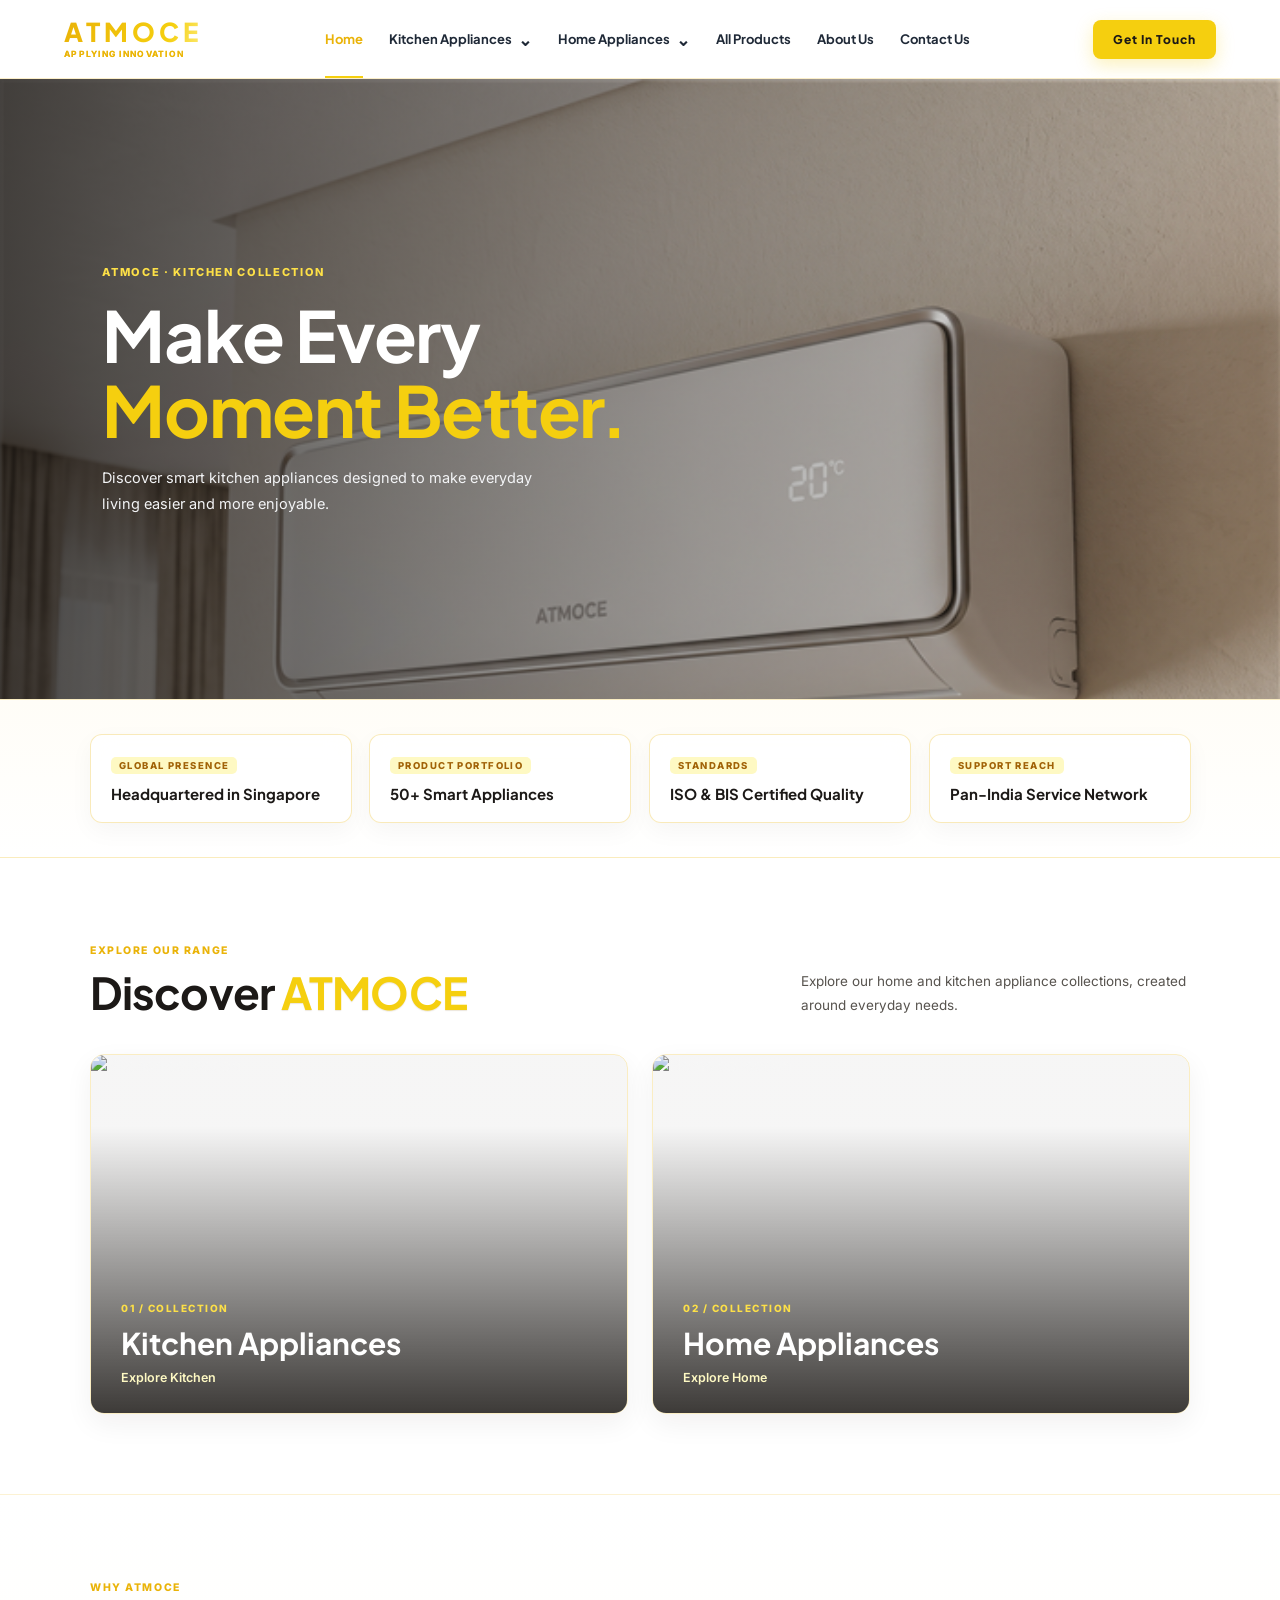
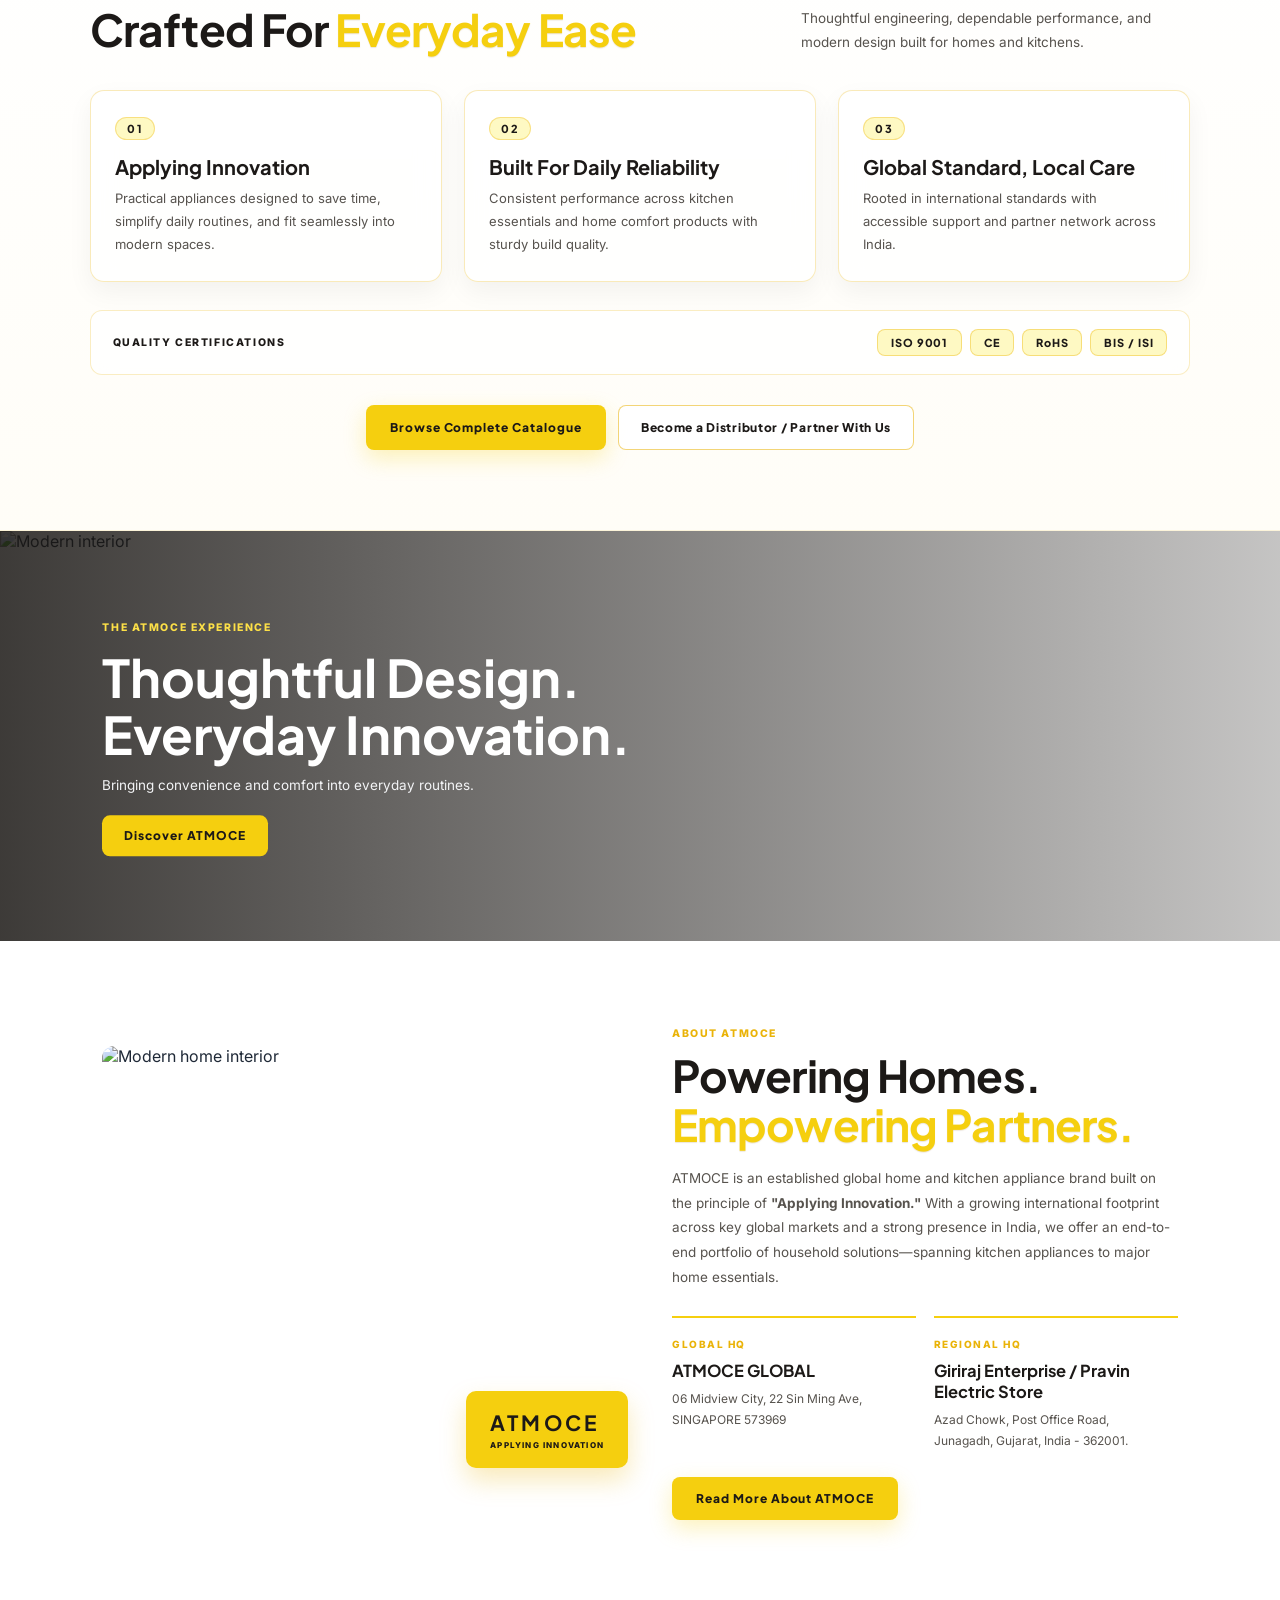
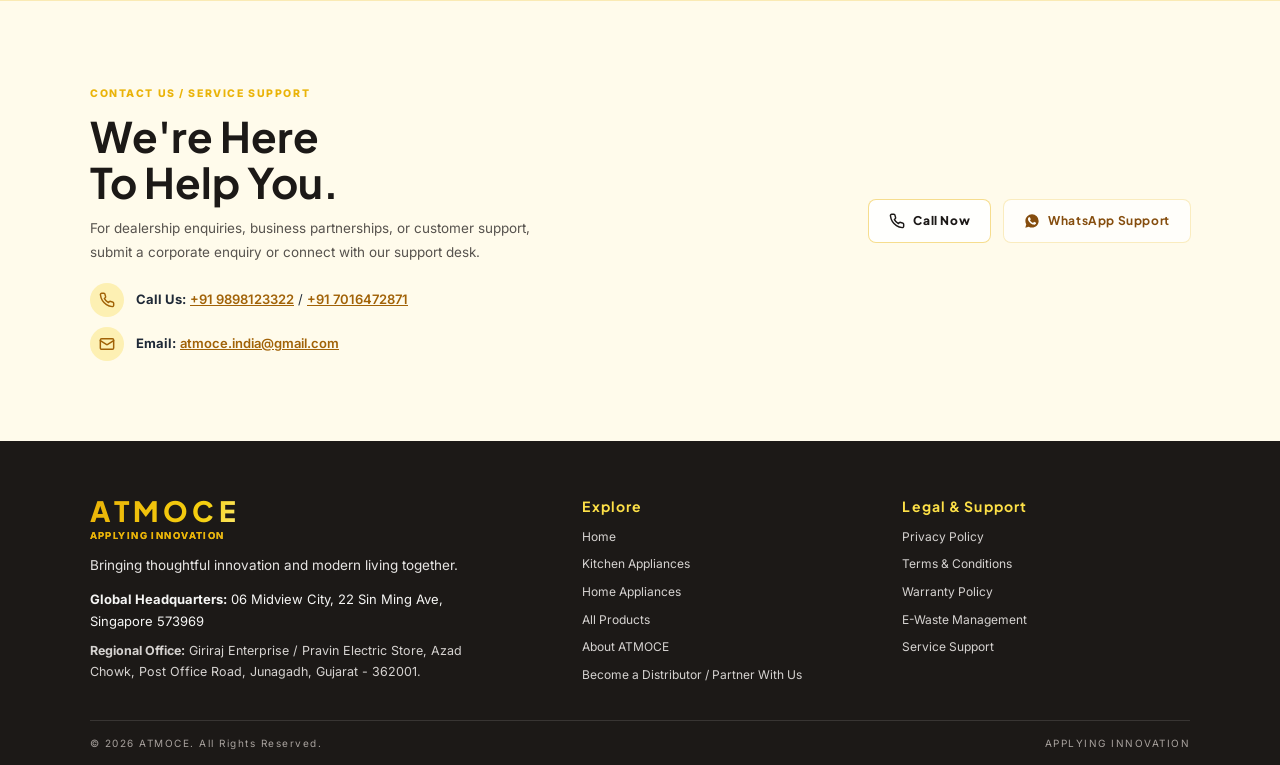
==== commit d85eab15: "Polish stats/highlight boxes, contact button order, 80px section spacing, and corporate form" ====
--- a/index.html
+++ b/index.html
@@ -281,13 +281,7 @@
         </div>
 
       <div class="contact-action-group">
-          <button type="button" class="anim-btn btn-mail open-enquiry-btn">
-            <svg width="17" height="17" viewBox="0 0 24 24" fill="none" stroke="currentColor" stroke-width="2.2" stroke-linecap="round" stroke-linejoin="round">
-              <rect width="20" height="16" x="2" y="4" rx="2"/>
-              <path d="m22 7-8.97 5.7a1.94 1.94 0 0 1-2.06 0L2 7"/>
-            </svg>
-            Email Us
-          </button>
+         
 
           <a href="tel:+919898123322" class="anim-btn btn-call">
             <svg width="17" height="17" viewBox="0 0 24 24" fill="none" stroke="currentColor" stroke-width="2.2" stroke-linecap="round" stroke-linejoin="round">
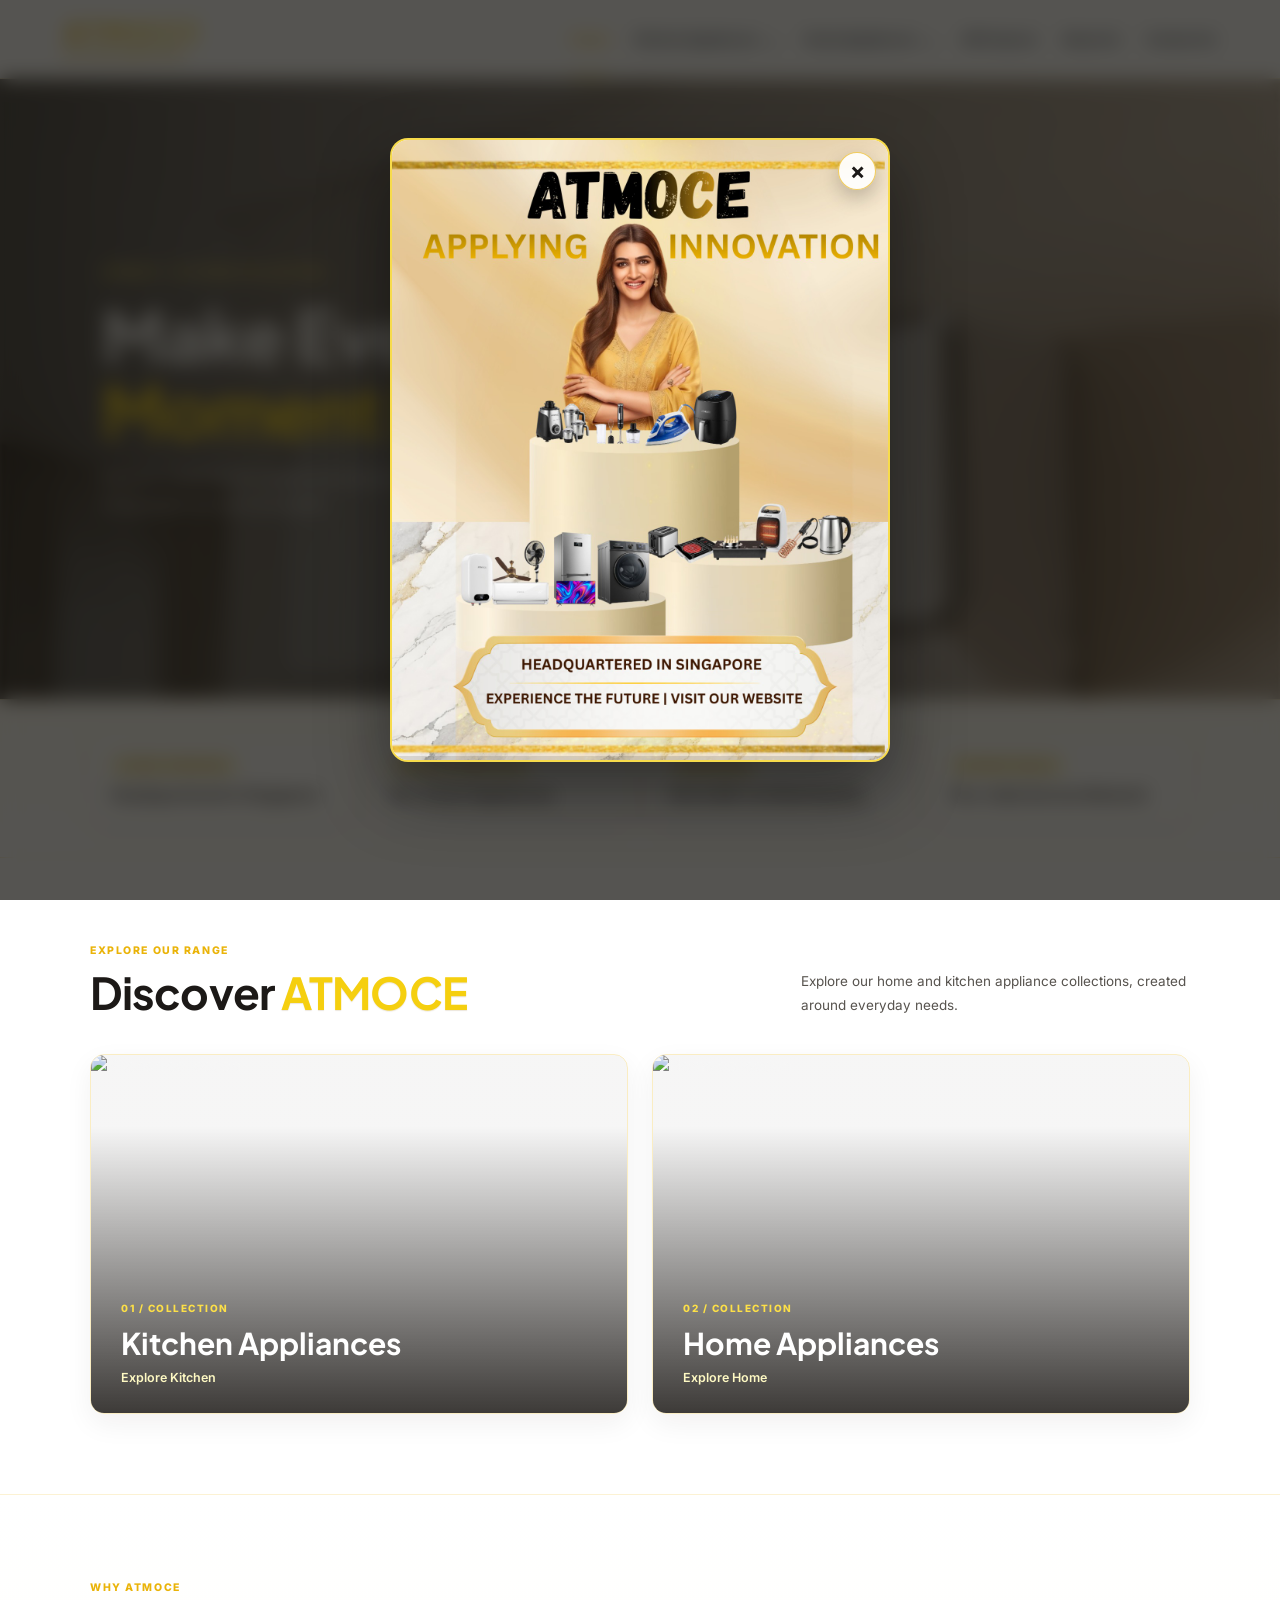
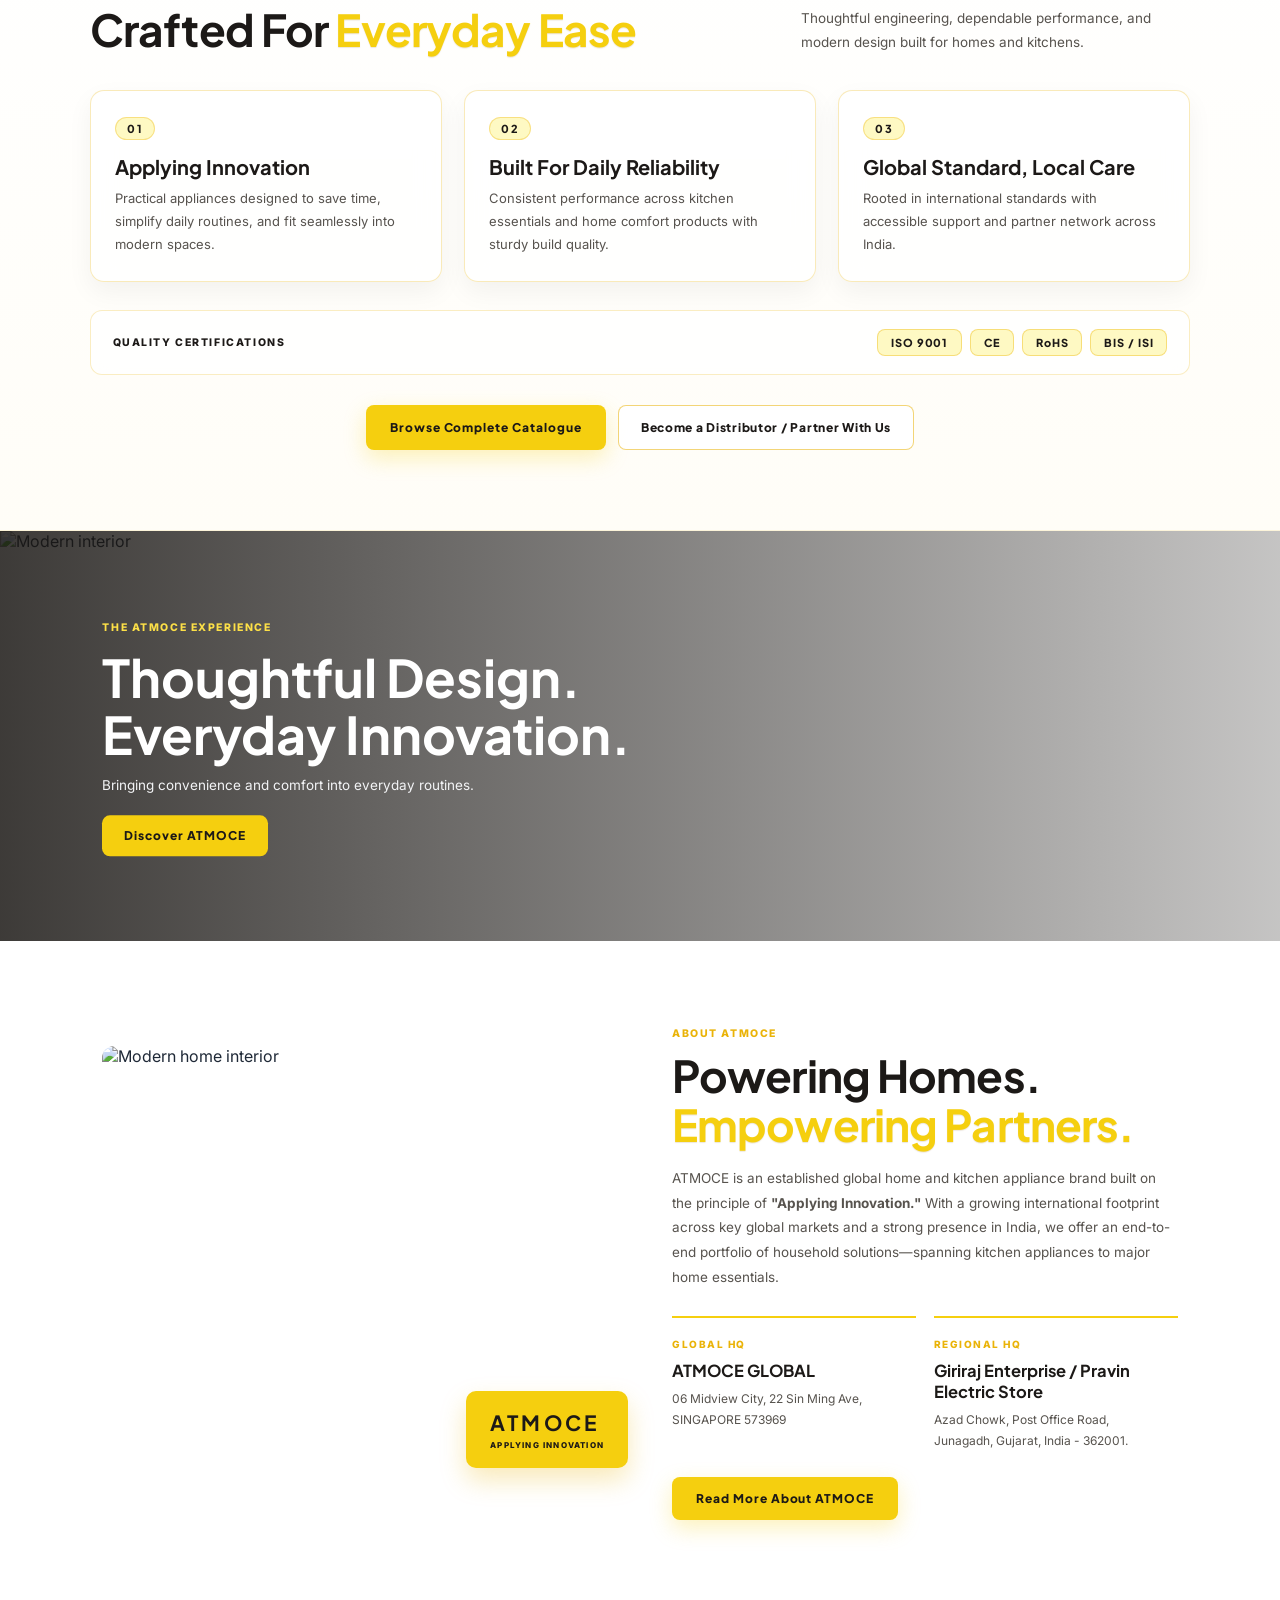
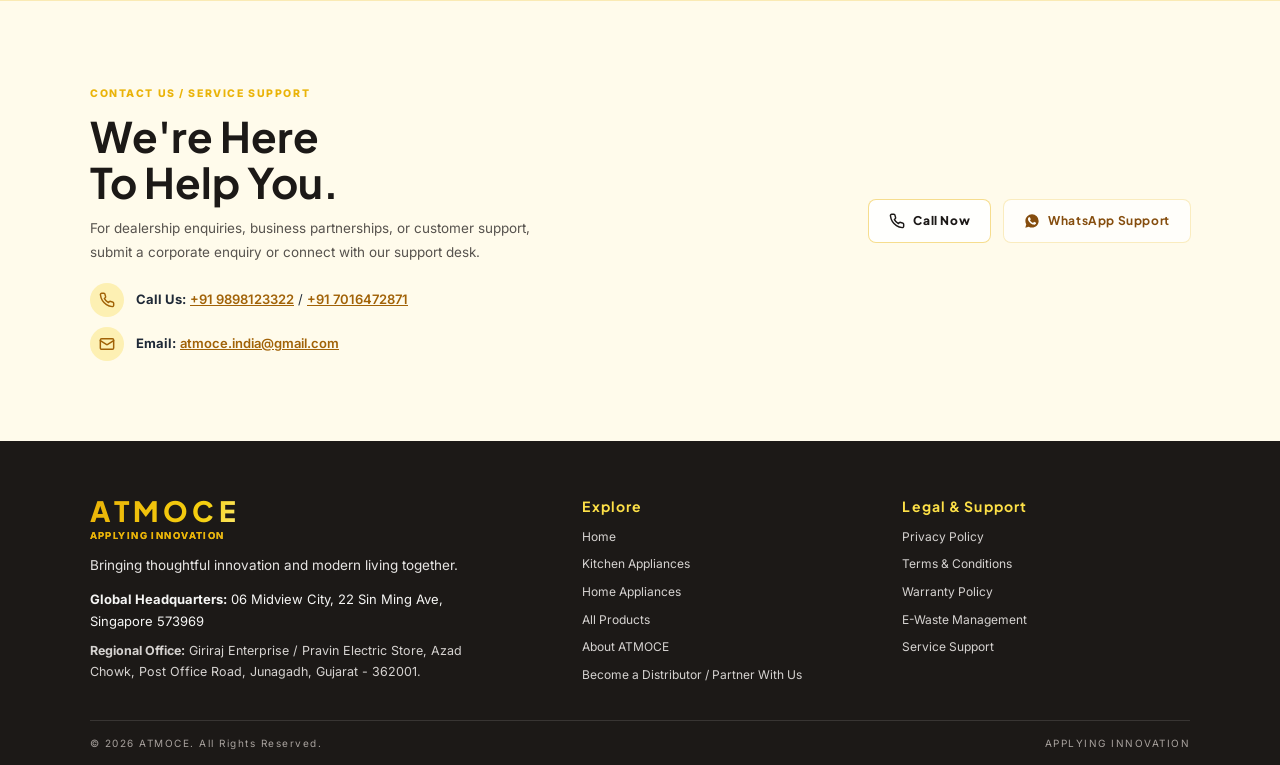
==== commit 99afad9b: "Add smooth animated 2s welcome popup with 6s auto-close and progress bar" ====
--- a/index.html
+++ b/index.html
@@ -64,8 +64,7 @@
         <a href="#contact" class="nav-link">Contact Us</a>
       </nav>
 
-      <button type="button" class="nav-contact open-enquiry-btn">Get In Touch</button>
-
+      
       <button class="menu-toggle" id="menuToggle" aria-label="Toggle menu">
         <span></span><span></span><span></span>
       </button>
@@ -80,7 +79,7 @@
       <a href="products.html">All Products</a>
       <a href="about.html">About Us</a>
       <a href="#contact">Contact Us</a>
-      <button type="button" class="mobile-enquiry-btn open-enquiry-btn">Get In Touch</button>
+      
     </div>
   </header>
 
@@ -406,5 +405,25 @@
   </div>
 
   <script src="script.js" defer></script>
+ <!-- SMOOTH ANIMATED WELCOME POPUP (2s DELAY · 6s AUTO-CLOSE) -->
+  <div class="welcome-popup" id="welcomePopup" aria-hidden="true">
+    <div class="welcome-popup-box">
+      <button type="button" class="welcome-close-btn" id="welcomeClose" aria-label="Close popup">×</button>
+
+      <a href="products.html" class="welcome-popup-link" id="welcomePopupLink" title="Explore ATMOCE Appliances">
+        <div class="welcome-shimmer" aria-hidden="true"></div>
+        <img
+          src="image/Add.jpeg"
+          alt="ATMOCE - Applying Innovation | Headquartered in Singapore"
+          class="welcome-popup-img"
+        >
+      </a>
+
+      <!-- Smooth 6-second auto-close progress bar -->
+      <div class="welcome-progress-track" aria-hidden="true">
+        <div class="welcome-progress-bar" id="welcomeProgressBar"></div>
+      </div>
+    </div>
+  </div>
 </body>
 </html>
--- a/style.css
+++ b/style.css
@@ -1650,4 +1650,218 @@
   .footer-bottom { flex-direction: column; text-align: center; }
   .modal-content, .form-grid-2 { grid-template-columns: 1fr; }
   .modal-content { padding: 20px; }
+}
+
+/* =========================================================
+   SMOOTH CINEMATIC WELCOME POPUP (START, SHIMMER & END)
+========================================================= */
+.welcome-popup {
+  position: fixed;
+  inset: 0;
+  z-index: 2500;
+  background: rgba(20, 18, 15, 0);
+  backdrop-filter: blur(0px);
+  -webkit-backdrop-filter: blur(0px);
+  display: grid;
+  place-items: center;
+  padding: 18px;
+  opacity: 0;
+  visibility: hidden;
+  transition:
+    opacity 0.55s cubic-bezier(0.22, 1, 0.36, 1),
+    visibility 0.55s cubic-bezier(0.22, 1, 0.36, 1),
+    background 0.55s ease,
+    backdrop-filter 0.55s ease;
+}
+
+.welcome-popup.open {
+  opacity: 1;
+  visibility: visible;
+  background: rgba(20, 18, 15, 0.72);
+  backdrop-filter: blur(10px);
+  -webkit-backdrop-filter: blur(10px);
+}
+
+/* Smooth Exit State */
+.welcome-popup.closing {
+  opacity: 0;
+  background: rgba(20, 18, 15, 0);
+  backdrop-filter: blur(0px);
+  -webkit-backdrop-filter: blur(0px);
+  transition:
+    opacity 0.5s cubic-bezier(0.4, 0, 0.2, 1),
+    background 0.5s ease,
+    backdrop-filter 0.5s ease;
+}
+
+.welcome-popup-box {
+  position: relative;
+  width: min(500px, 92vw);
+  border-radius: 18px;
+  overflow: hidden;
+  background: #ffffff;
+  border: 2px solid rgba(245, 207, 15, 0.75);
+  box-shadow:
+    0 28px 70px rgba(0, 0, 0, 0.45),
+    0 0 0 1px rgba(255, 255, 255, 0.35) inset;
+  opacity: 0;
+  transform: translateY(28px) scale(0.92);
+  filter: blur(4px);
+  transition:
+    transform 0.65s cubic-bezier(0.16, 1, 0.3, 1),
+    opacity 0.55s cubic-bezier(0.16, 1, 0.3, 1),
+    filter 0.55s ease;
+  will-change: transform, opacity;
+}
+
+.welcome-popup.open .welcome-popup-box {
+  opacity: 1;
+  transform: translateY(0) scale(1);
+  filter: blur(0px);
+}
+
+.welcome-popup.closing .welcome-popup-box {
+  opacity: 0;
+  transform: translateY(-18px) scale(0.95);
+  filter: blur(3px);
+  transition:
+    transform 0.48s cubic-bezier(0.4, 0, 0.2, 1),
+    opacity 0.45s ease,
+    filter 0.45s ease;
+}
+
+/* Top-Right Smooth Cancel Button */
+.welcome-close-btn {
+  position: absolute;
+  top: 12px;
+  right: 12px;
+  z-index: 12;
+  width: 38px;
+  height: 38px;
+  border-radius: 50%;
+  border: 1.5px solid rgba(234, 179, 8, 0.65);
+  background: rgba(255, 255, 255, 0.92);
+  backdrop-filter: blur(8px);
+  -webkit-backdrop-filter: blur(8px);
+  color: #1c1917;
+  font-size: 23px;
+  font-weight: 700;
+  line-height: 1;
+  display: grid;
+  place-items: center;
+  cursor: pointer;
+  box-shadow: 0 8px 20px rgba(0, 0, 0, 0.22);
+  transition:
+    transform 0.32s cubic-bezier(0.22, 1, 0.36, 1),
+    background 0.25s ease,
+    box-shadow 0.25s ease;
+}
+
+.welcome-close-btn:hover {
+  background: #f5cf0f;
+  transform: rotate(90deg) scale(1.08);
+  box-shadow: 0 10px 24px rgba(245, 207, 15, 0.45);
+}
+
+.welcome-close-btn:active {
+  transform: rotate(90deg) scale(0.95);
+}
+
+/* Image & Subtle Cinematic Zoom */
+.welcome-popup-link {
+  position: relative;
+  display: block;
+  line-height: 0;
+  overflow: hidden;
+}
+
+.welcome-popup-img {
+  width: 100%;
+  height: auto;
+  max-height: 82vh;
+  object-fit: contain;
+  display: block;
+  transform: scale(1.04);
+  transition: transform 6.5s cubic-bezier(0.22, 1, 0.36, 1);
+}
+
+.welcome-popup.open .welcome-popup-img {
+  transform: scale(1);
+}
+
+/* Golden Light Sweep Shimmer Across Popup */
+.welcome-shimmer {
+  position: absolute;
+  inset: 0;
+  z-index: 5;
+  pointer-events: none;
+  background: linear-gradient(
+    115deg,
+    transparent 20%,
+    rgba(255, 250, 220, 0.42) 48%,
+    rgba(245, 207, 15, 0.22) 52%,
+    transparent 80%
+  );
+  transform: translateX(-120%);
+}
+
+.welcome-popup.open .welcome-shimmer {
+  animation: popupGoldSweep 1.6s cubic-bezier(0.22, 1, 0.36, 1) 0.35s forwards;
+}
+
+@keyframes popupGoldSweep {
+  0% {
+    transform: translateX(-120%);
+  }
+  100% {
+    transform: translateX(130%);
+  }
+}
+
+/* Bottom Smooth 6-Second Countdown Bar */
+.welcome-progress-track {
+  position: absolute;
+  left: 0;
+  right: 0;
+  bottom: 0;
+  height: 4px;
+  background: rgba(28, 25, 23, 0.12);
+  z-index: 10;
+  overflow: hidden;
+}
+
+.welcome-progress-bar {
+  width: 100%;
+  height: 100%;
+  background: linear-gradient(90deg, #eab308, #f5cf0f, #fde047);
+  transform-origin: left center;
+  transform: scaleX(1);
+}
+
+.welcome-popup.open .welcome-progress-bar {
+  animation: popupCountdown 6s linear forwards;
+}
+
+@keyframes popupCountdown {
+  0% {
+    transform: scaleX(1);
+  }
+  100% {
+    transform: scaleX(0);
+  }
+}
+
+@media (max-width: 520px) {
+  .welcome-popup-box {
+    width: 94vw;
+    border-radius: 15px;
+  }
+
+  .welcome-close-btn {
+    top: 10px;
+    right: 10px;
+    width: 34px;
+    height: 34px;
+    font-size: 20px;
+  }
 }
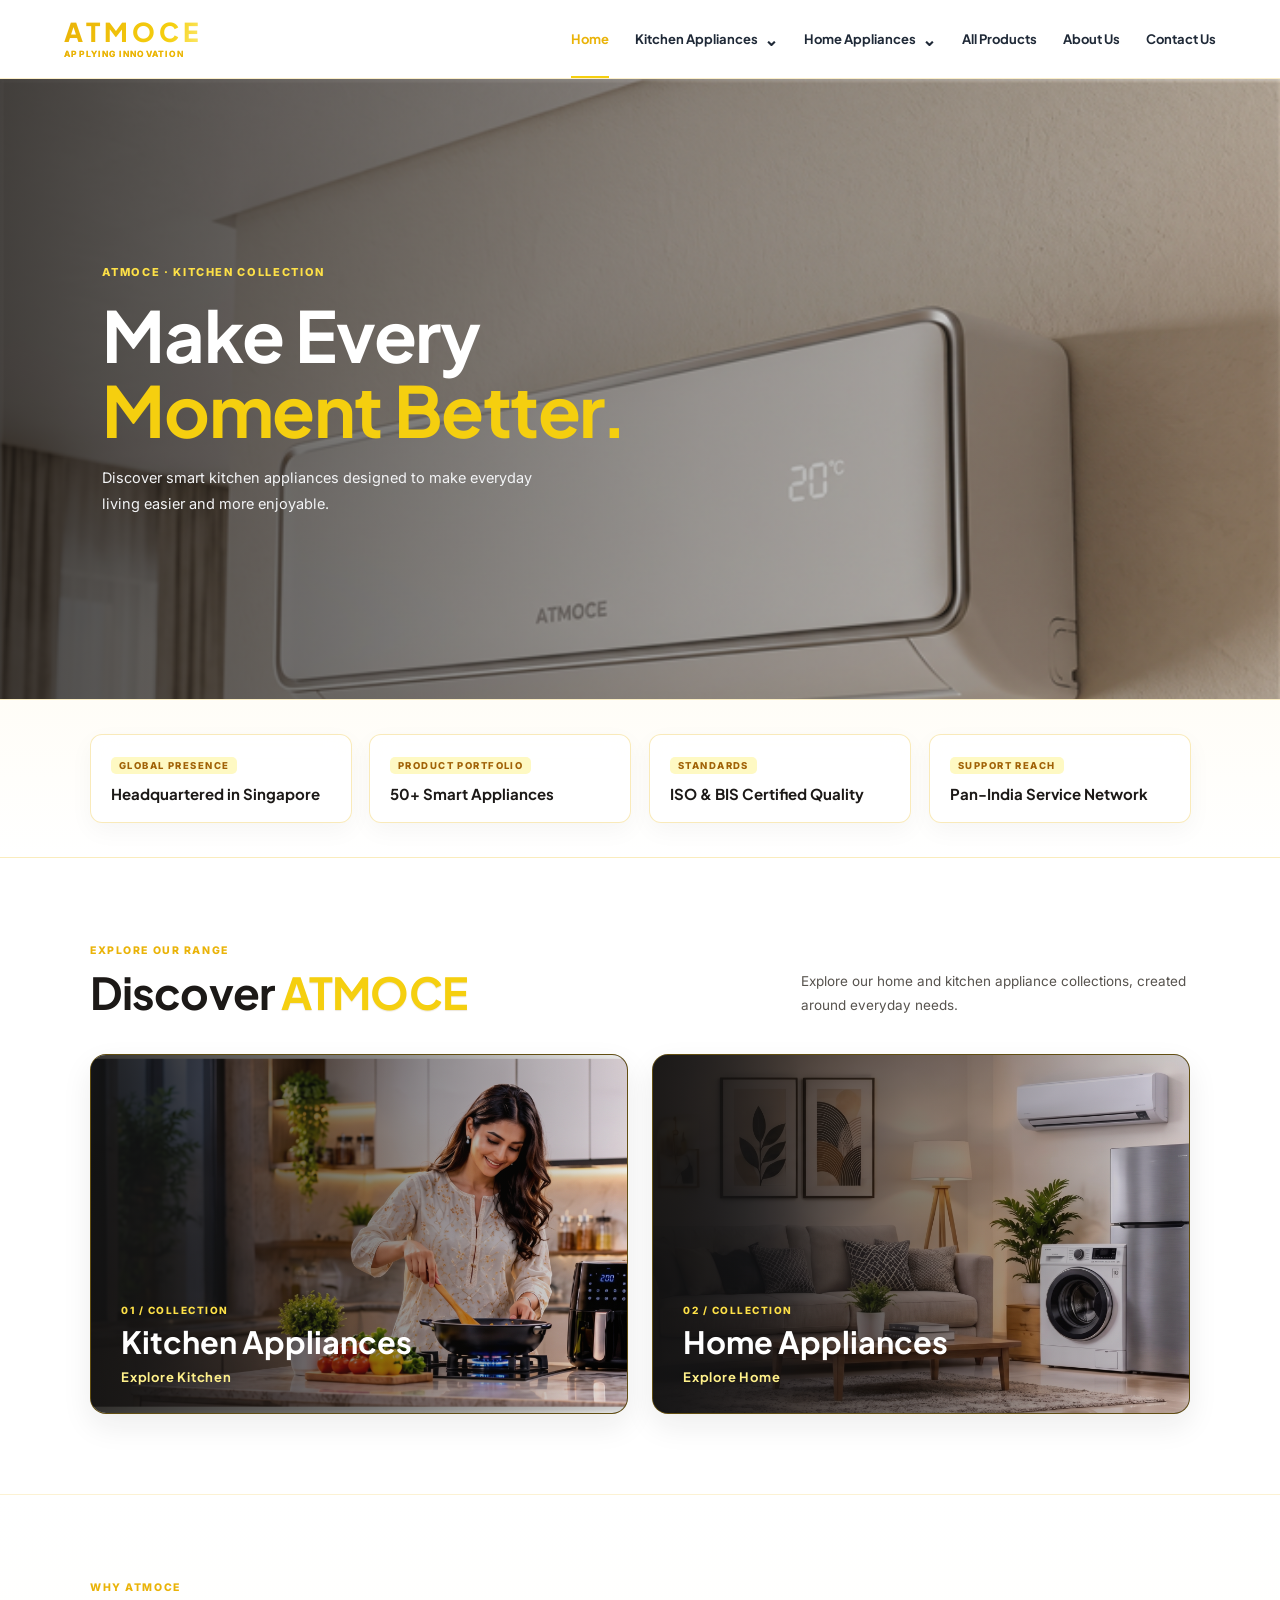
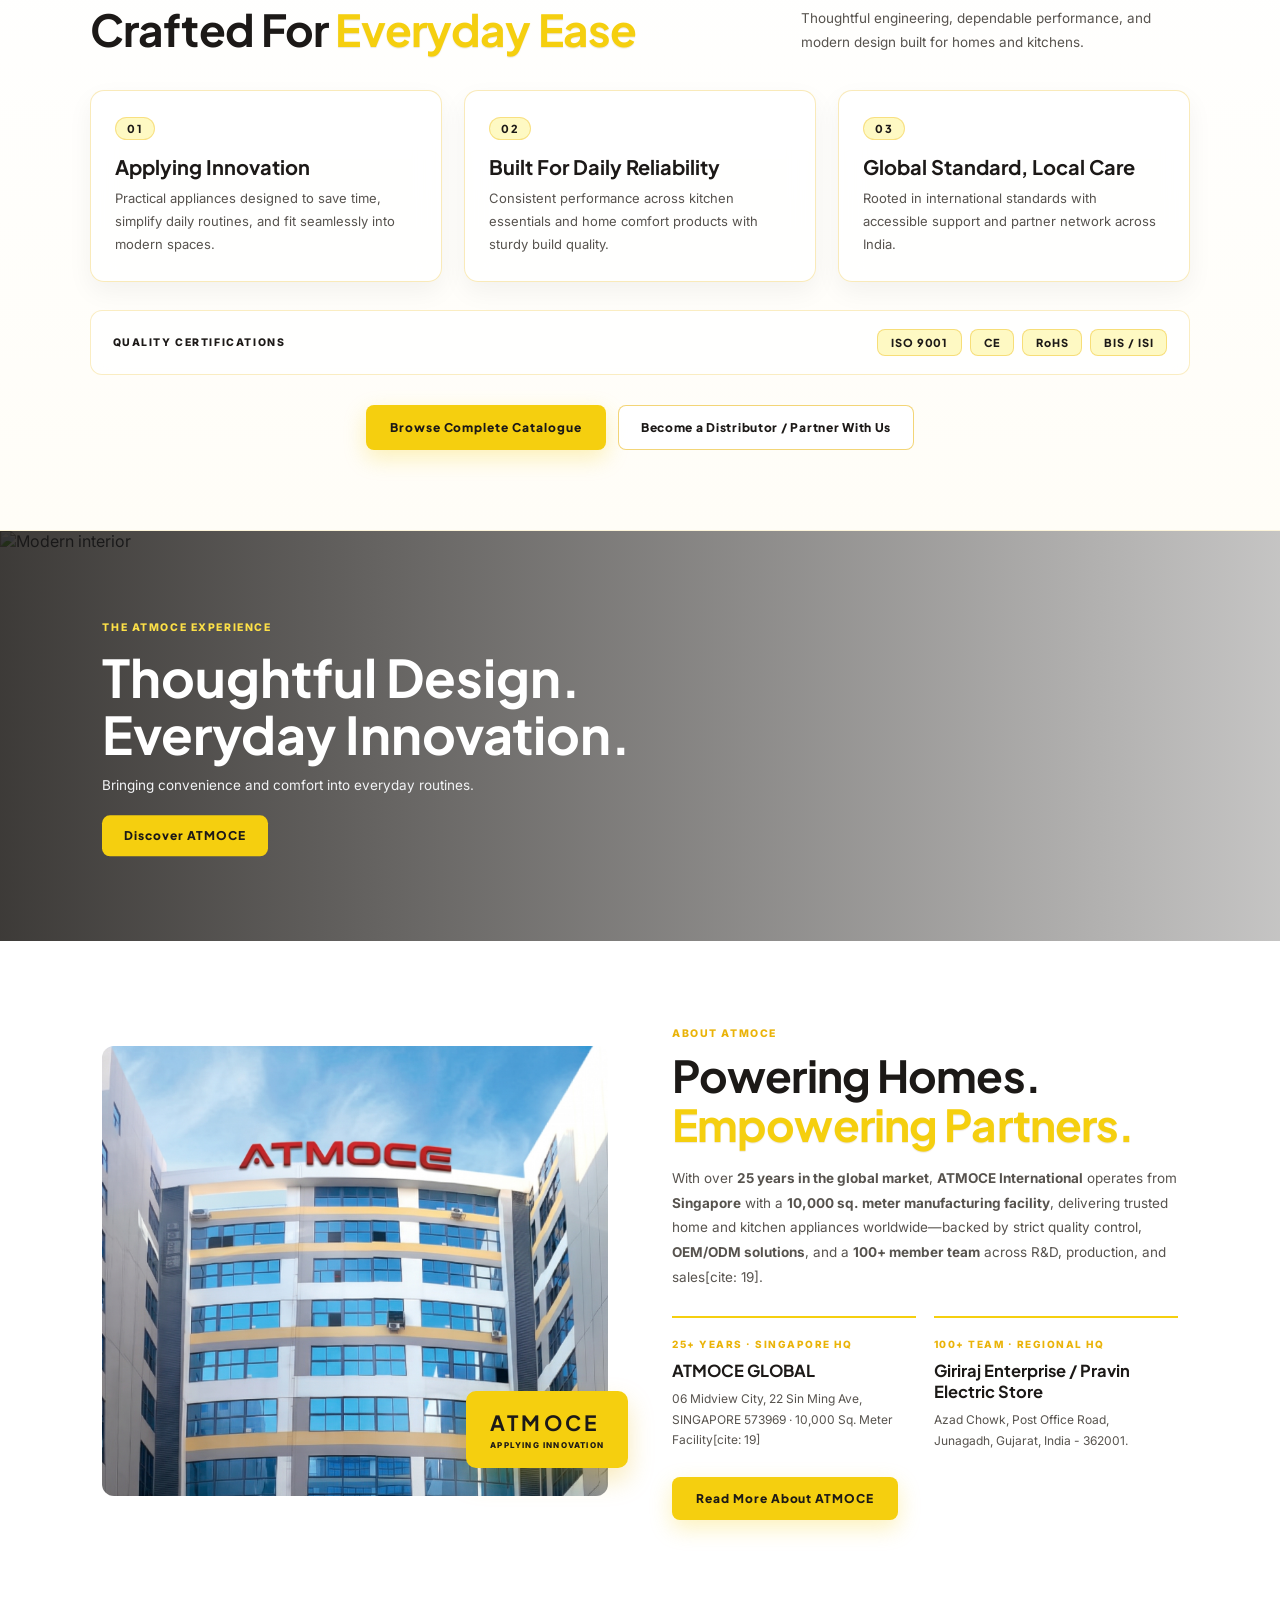
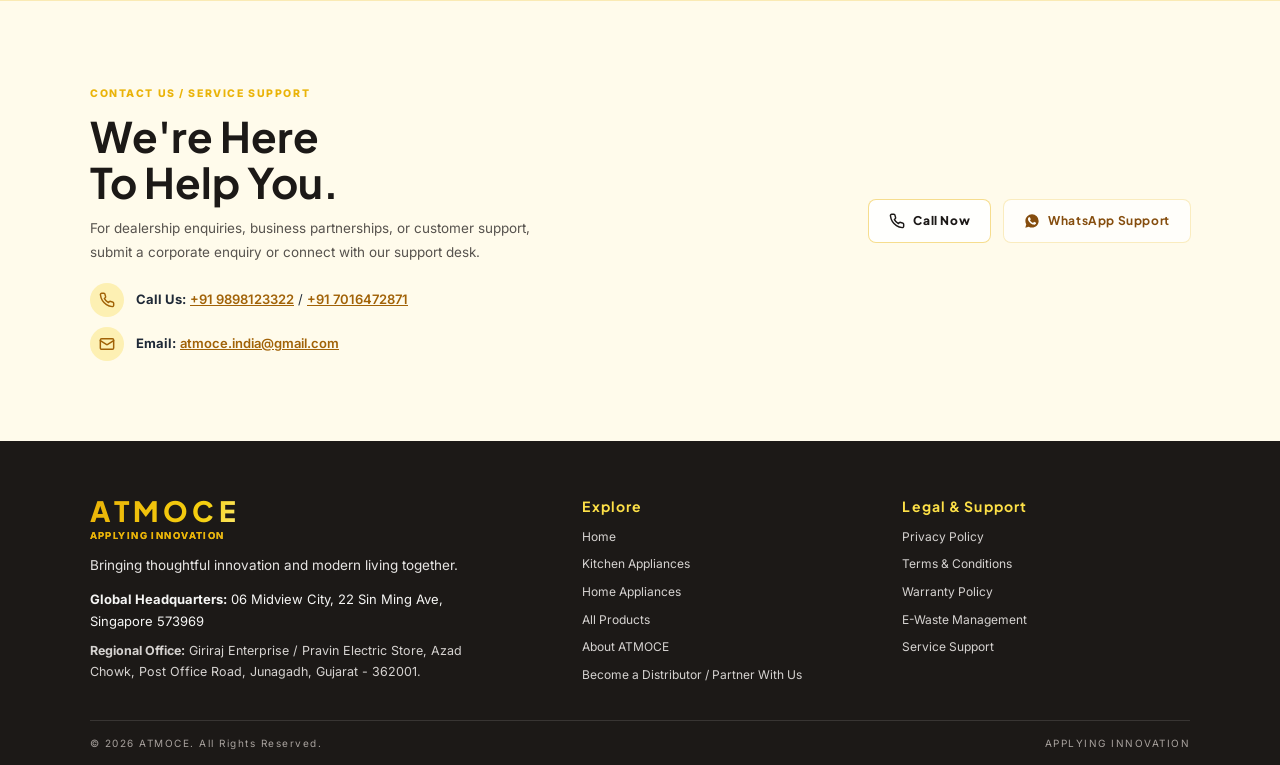
==== commit 58393826: "Update ATMOCE global profile, category collection cards, and brand assets" ====
--- a/index.html
+++ b/index.html
@@ -131,26 +131,27 @@
         <p>Explore our home and kitchen appliance collections, created around everyday needs.</p>
       </div>
 
-      <div class="category-grid">
-        <a href="products.html?category=kitchen" class="category-card">
-          <img src="https://images.unsplash.com/photo-1556911220-e15b29be8c8f?auto=format&fit=crop&w=900&q=75" alt="Kitchen collection" loading="lazy" decoding="async">
-          <div class="category-overlay"></div>
-          <div class="category-info">
-            <span>01 / COLLECTION</span>
-            <h3>Kitchen Appliances</h3>
-            <p>Explore Kitchen</p>
-          </div>
-        </a>
-        <a href="products.html?category=home" class="category-card">
-          <img src="https://images.unsplash.com/photo-1600210492486-724fe5c67fb0?auto=format&fit=crop&w=900&q=75" alt="Home collection" loading="lazy" decoding="async">
-          <div class="category-overlay"></div>
-          <div class="category-info">
-            <span>02 / COLLECTION</span>
-            <h3>Home Appliances</h3>
-            <p>Explore Home</p>
-          </div>
-        </a>
-      </div>
+    <div class="category-grid">
+  <a href="products.html?category=kitchen" class="category-card category-card--kitchen">
+    <img src="image/kitchen.png" alt="Kitchen collection" loading="lazy" decoding="async">
+    <div class="category-overlay"></div>
+    <div class="category-info">
+      <span>01 / COLLECTION</span>
+      <h3>Kitchen Appliances</h3>
+      <p>Explore Kitchen</p>
+    </div>
+  </a>
+
+  <a href="products.html?category=home" class="category-card category-card--home">
+    <img src="image/home.png" alt="Home collection" loading="lazy" decoding="async">
+    <div class="category-overlay"></div>
+    <div class="category-info">
+      <span>02 / COLLECTION</span>
+      <h3>Home Appliances</h3>
+      <p>Explore Home</p>
+    </div>
+  </a>
+</div>
     </section>
 
     <!-- UNIQUE HIGHLIGHTS SECTION -->
@@ -211,9 +212,9 @@
     </section>
 
     <!-- SHORT ABOUT PREVIEW ON HOME PAGE -->
-    <section class="about-section" id="about">
+   <section class="about-section" id="about">
       <div class="about-image">
-        <img src="https://images.unsplash.com/photo-1600607687920-4e2a09cf159d?auto=format&fit=crop&w=900&q=75" alt="Modern home interior" loading="lazy" decoding="async">
+        <img src="image/ATMOCE.png" alt="Modern home interior" loading="lazy" decoding="async">
         <div class="about-stamp"><b>ATMOCE</b><small>APPLYING INNOVATION</small></div>
       </div>
 
@@ -221,16 +222,16 @@
         <span class="section-tag">ABOUT ATMOCE</span>
         <h2>Powering Homes.<br><em>Empowering Partners.</em></h2>
 
-        <p>ATMOCE is an established global home and kitchen appliance brand built on the principle of <strong>"Applying Innovation."</strong> With a growing international footprint across key global markets and a strong presence in India, we offer an end-to-end portfolio of household solutions—spanning kitchen appliances to major home essentials.</p>
+        <p>With over <strong>25 years in the global market</strong>, <strong>ATMOCE International</strong> operates from <strong>Singapore</strong> with a <strong>10,000 sq. meter manufacturing facility</strong>, delivering trusted home and kitchen appliances worldwide—backed by strict quality control, <strong>OEM/ODM solutions</strong>, and a <strong>100+ member team</strong> across R&amp;D, production, and sales[cite: 19].</p>
 
         <div class="about-values">
           <div>
-            <span>GLOBAL HQ</span>
+            <span>25+ YEARS · SINGAPORE HQ</span>
             <h4>ATMOCE GLOBAL</h4>
-            <p>06 Midview City, 22 Sin Ming Ave,<br>SINGAPORE 573969</p>
+            <p>06 Midview City, 22 Sin Ming Ave,<br>SINGAPORE 573969 · 10,000 Sq. Meter Facility[cite: 19]</p>
           </div>
           <div>
-            <span>REGIONAL HQ</span>
+            <span>100+ TEAM · REGIONAL HQ</span>
             <h4>Giriraj Enterprise / Pravin Electric Store</h4>
             <p>Azad Chowk, Post Office Road,<br>Junagadh, Gujarat, India - 362001.</p>
           </div>
@@ -406,7 +407,7 @@
 
   <script src="script.js" defer></script>
  <!-- SMOOTH ANIMATED WELCOME POPUP (2s DELAY · 6s AUTO-CLOSE) -->
-  <div class="welcome-popup" id="welcomePopup" aria-hidden="true">
+  <!-- <div class="welcome-popup" id="welcomePopup" aria-hidden="true">
     <div class="welcome-popup-box">
       <button type="button" class="welcome-close-btn" id="welcomeClose" aria-label="Close popup">×</button>
 
@@ -419,11 +420,11 @@
         >
       </a>
 
-      <!-- Smooth 6-second auto-close progress bar -->
-      <div class="welcome-progress-track" aria-hidden="true">
+       Smooth 6-second auto-close progress bar 
+       <div class="welcome-progress-track" aria-hidden="true">
         <div class="welcome-progress-bar" id="welcomeProgressBar"></div>
       </div>
-    </div>
-  </div>
+    </div> -->
+  </div> 
 </body>
 </html>
--- a/style.css
+++ b/style.css
@@ -546,7 +546,7 @@
 }
 
 /* =========================================================
-   CATEGORY COLLECTION CARDS
+   CATEGORY COLLECTION CARDS (FULL COVER + LIGHT YELLOW CTA)
 ========================================================= */
 .category-section {
   background: var(--white);
@@ -554,25 +554,40 @@
 
 .category-grid {
   display: grid;
-  grid-template-columns: 1fr 1fr;
+  grid-template-columns: repeat(2, minmax(0, 1fr));
   gap: 24px;
 }
 
 .category-card {
+  position: relative;
+  display: block;
+  width: 100%;
   height: 360px;
-  position: relative;
   overflow: hidden;
-  border-radius: 14px;
-  border: 1px solid var(--border);
+  border-radius: 16px;
+  border: 1px solid rgba(234, 179, 8, 0.34);
   color: #fff;
-  box-shadow: 0 10px 28px rgba(28, 25, 23, 0.06);
+  background: #1c1917;
+  box-shadow: 0 12px 30px rgba(28, 25, 23, 0.08);
+  transition: transform 0.35s cubic-bezier(0.22, 1, 0.36, 1),
+              box-shadow 0.35s cubic-bezier(0.22, 1, 0.36, 1),
+              border-color 0.3s ease;
+}
+
+.category-card:hover {
+  transform: translateY(-4px);
+  border-color: var(--yellow-light);
+  box-shadow: 0 20px 42px rgba(28, 25, 23, 0.16);
 }
 
 .category-card img {
+  position: absolute;
+  inset: 0;
   width: 100%;
   height: 100%;
   object-fit: cover;
-  transition: transform 0.7s ease;
+  object-position: center;
+  transition: transform 0.7s cubic-bezier(0.22, 1, 0.36, 1);
 }
 
 .category-card:hover img {
@@ -582,14 +597,30 @@
 .category-overlay {
   position: absolute;
   inset: 0;
-  background: linear-gradient(0deg, rgba(24, 21, 18, 0.84), rgba(24, 21, 18, 0.04) 80%);
+  z-index: 1;
+  background: linear-gradient(
+    90deg,
+    rgba(20, 18, 15, 0.86) 0%,
+    rgba(20, 18, 15, 0.52) 52%,
+    rgba(20, 18, 15, 0.08) 100%
+  );
+  transition: opacity 0.35s ease;
+}
+
+.category-card:hover .category-overlay {
+  opacity: 0.94;
 }
 
 .category-info {
-  position: absolute;
-  bottom: 28px;
-  left: 30px;
+  position: relative;
   z-index: 3;
+  height: 100%;
+  padding: 28px 30px;
+  display: flex;
+  flex-direction: column;
+  justify-content: flex-end;
+  align-items: flex-start;
+  max-width: 78%;
 }
 
 .category-info > span {
@@ -601,14 +632,38 @@
 
 .category-info h3 {
   font-family: "Plus Jakarta Sans", "Outfit", sans-serif;
-  font-size: 30px;
-  margin: 8px 0;
-}
-
+  font-size: clamp(24px, 2.4vw, 32px);
+  line-height: 1.15;
+  color: #ffffff;
+  margin: 8px 0 10px;
+}
+
+/* Light Yellow "Explore Home" & "Explore Kitchen" */
 .category-info p {
-  font-size: 12.5px;
-  font-weight: 600;
-  color: var(--yellow-soft);
+  display: inline-flex;
+  align-items: center;
+  gap: 8px;
+  font-family: "Plus Jakarta Sans", "Outfit", sans-serif;
+  font-size: 13px;
+  font-weight: 700;
+  letter-spacing: 0.06em;
+  color: #fef08a; /* Soft Light Yellow */
+  transition: color 0.25s ease, transform 0.25s ease;
+}
+
+.category-info p::after {
+  content: "";
+  font-size: 15px;
+  color: var(--yellow-light);
+  transition: transform 0.25s ease;
+}
+
+.category-card:hover .category-info p {
+  color: var(--yellow-bright);
+}
+
+.category-card:hover .category-info p::after {
+  transform: translateX(4px);
 }
 
 /* =========================================================
@@ -925,7 +980,7 @@
   padding: 13px 22px;
   background: var(--yellow-light);
   color: var(--navy);
-  font-family: "Plus Jakarta Sans", sans-serif;
+  font-family: "Plus Jakarta Sans", "Outfit", sans-serif;
   font-size: 12px;
   font-weight: 800;
   letter-spacing: 0.08em;
@@ -1635,6 +1690,8 @@
   .hero-content h1 { font-size: 38px; }
   .category-grid { grid-template-columns: 1fr; gap: 14px; }
   .category-card { height: 260px; }
+  .category-info { padding: 20px 22px; max-width: 85%; }
+  .category-info h3 { font-size: 22px; }
   .highlight-box { padding: 20px 18px; border-radius: 12px; }
   .highlights-cta { flex-direction: column; align-items: stretch; }
   .highlights-cta .hero-btn,
@@ -1655,7 +1712,7 @@
 /* =========================================================
    SMOOTH CINEMATIC WELCOME POPUP (START, SHIMMER & END)
 ========================================================= */
-.welcome-popup {
+/* .welcome-popup {
   position: fixed;
   inset: 0;
   z-index: 2500;
@@ -1683,7 +1740,7 @@
 }
 
 /* Smooth Exit State */
-.welcome-popup.closing {
+/* .welcome-popup.closing {
   opacity: 0;
   background: rgba(20, 18, 15, 0);
   backdrop-filter: blur(0px);
@@ -1692,8 +1749,8 @@
     opacity 0.5s cubic-bezier(0.4, 0, 0.2, 1),
     background 0.5s ease,
     backdrop-filter 0.5s ease;
-}
-
+} */
+/* 
 .welcome-popup-box {
   position: relative;
   width: min(500px, 92vw);
@@ -1728,10 +1785,10 @@
     transform 0.48s cubic-bezier(0.4, 0, 0.2, 1),
     opacity 0.45s ease,
     filter 0.45s ease;
-}
+} */
 
 /* Top-Right Smooth Cancel Button */
-.welcome-close-btn {
+/* .welcome-close-btn {
   position: absolute;
   top: 12px;
   right: 12px;
@@ -1765,10 +1822,10 @@
 
 .welcome-close-btn:active {
   transform: rotate(90deg) scale(0.95);
-}
+} */
 
 /* Image & Subtle Cinematic Zoom */
-.welcome-popup-link {
+/* .welcome-popup-link {
   position: relative;
   display: block;
   line-height: 0;
@@ -1787,10 +1844,10 @@
 
 .welcome-popup.open .welcome-popup-img {
   transform: scale(1);
-}
+} */
 
 /* Golden Light Sweep Shimmer Across Popup */
-.welcome-shimmer {
+/* .welcome-shimmer {
   position: absolute;
   inset: 0;
   z-index: 5;
@@ -1816,10 +1873,10 @@
   100% {
     transform: translateX(130%);
   }
-}
+} */
 
 /* Bottom Smooth 6-Second Countdown Bar */
-.welcome-progress-track {
+/* .welcome-progress-track {
   position: absolute;
   left: 0;
   right: 0;
@@ -1864,4 +1921,4 @@
     height: 34px;
     font-size: 20px;
   }
-}+}  */
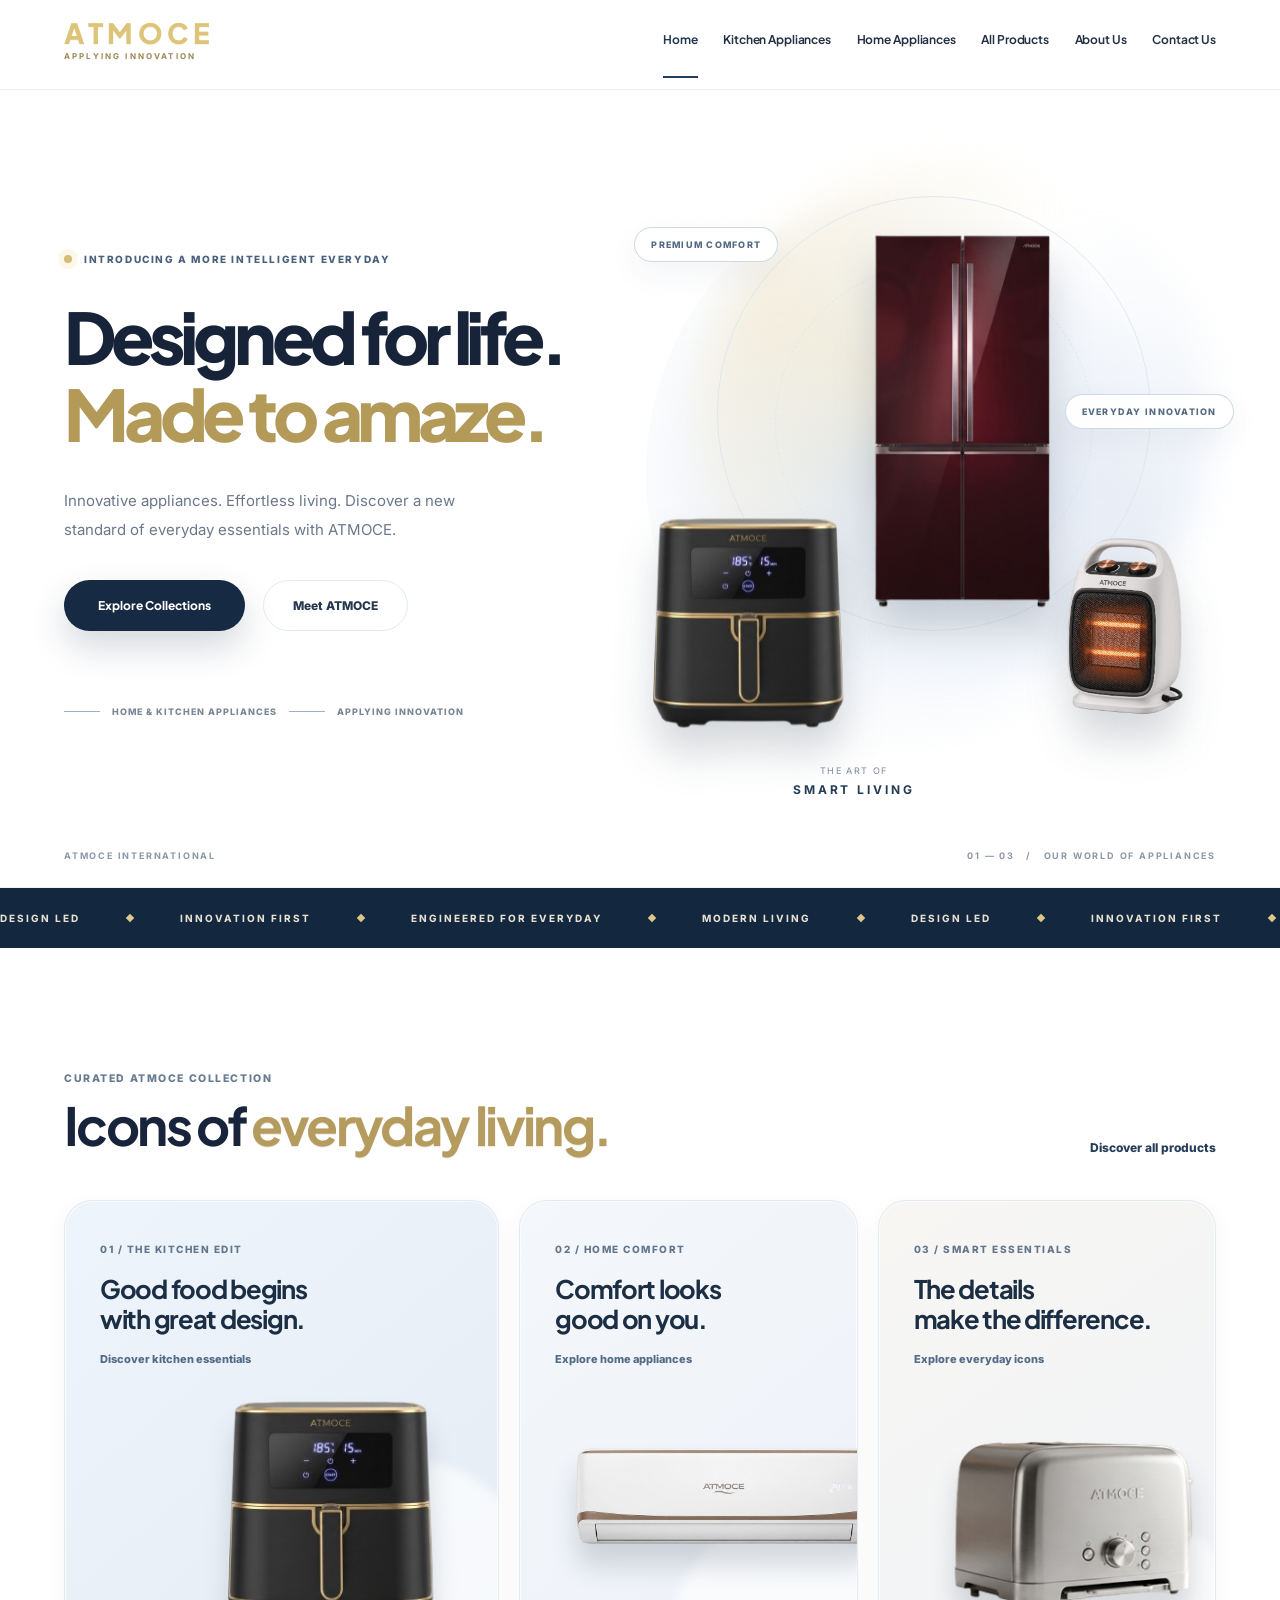
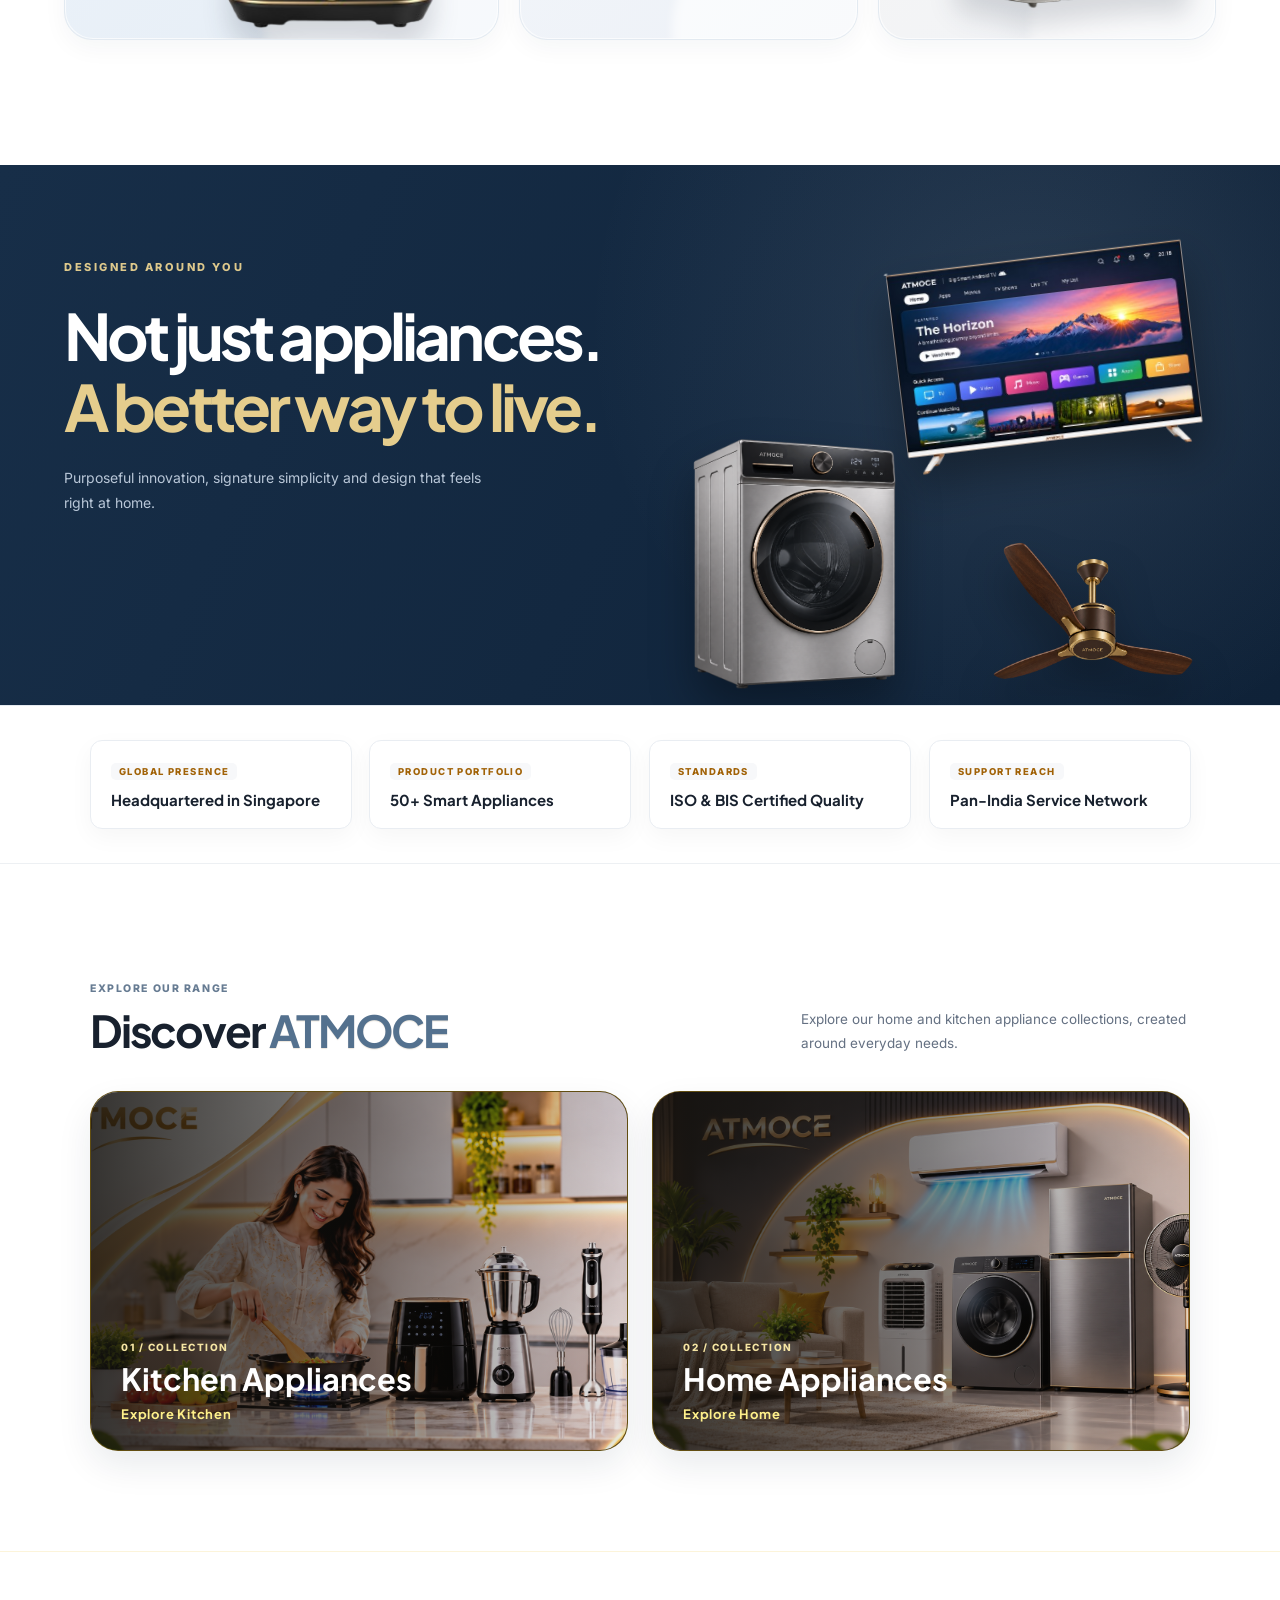
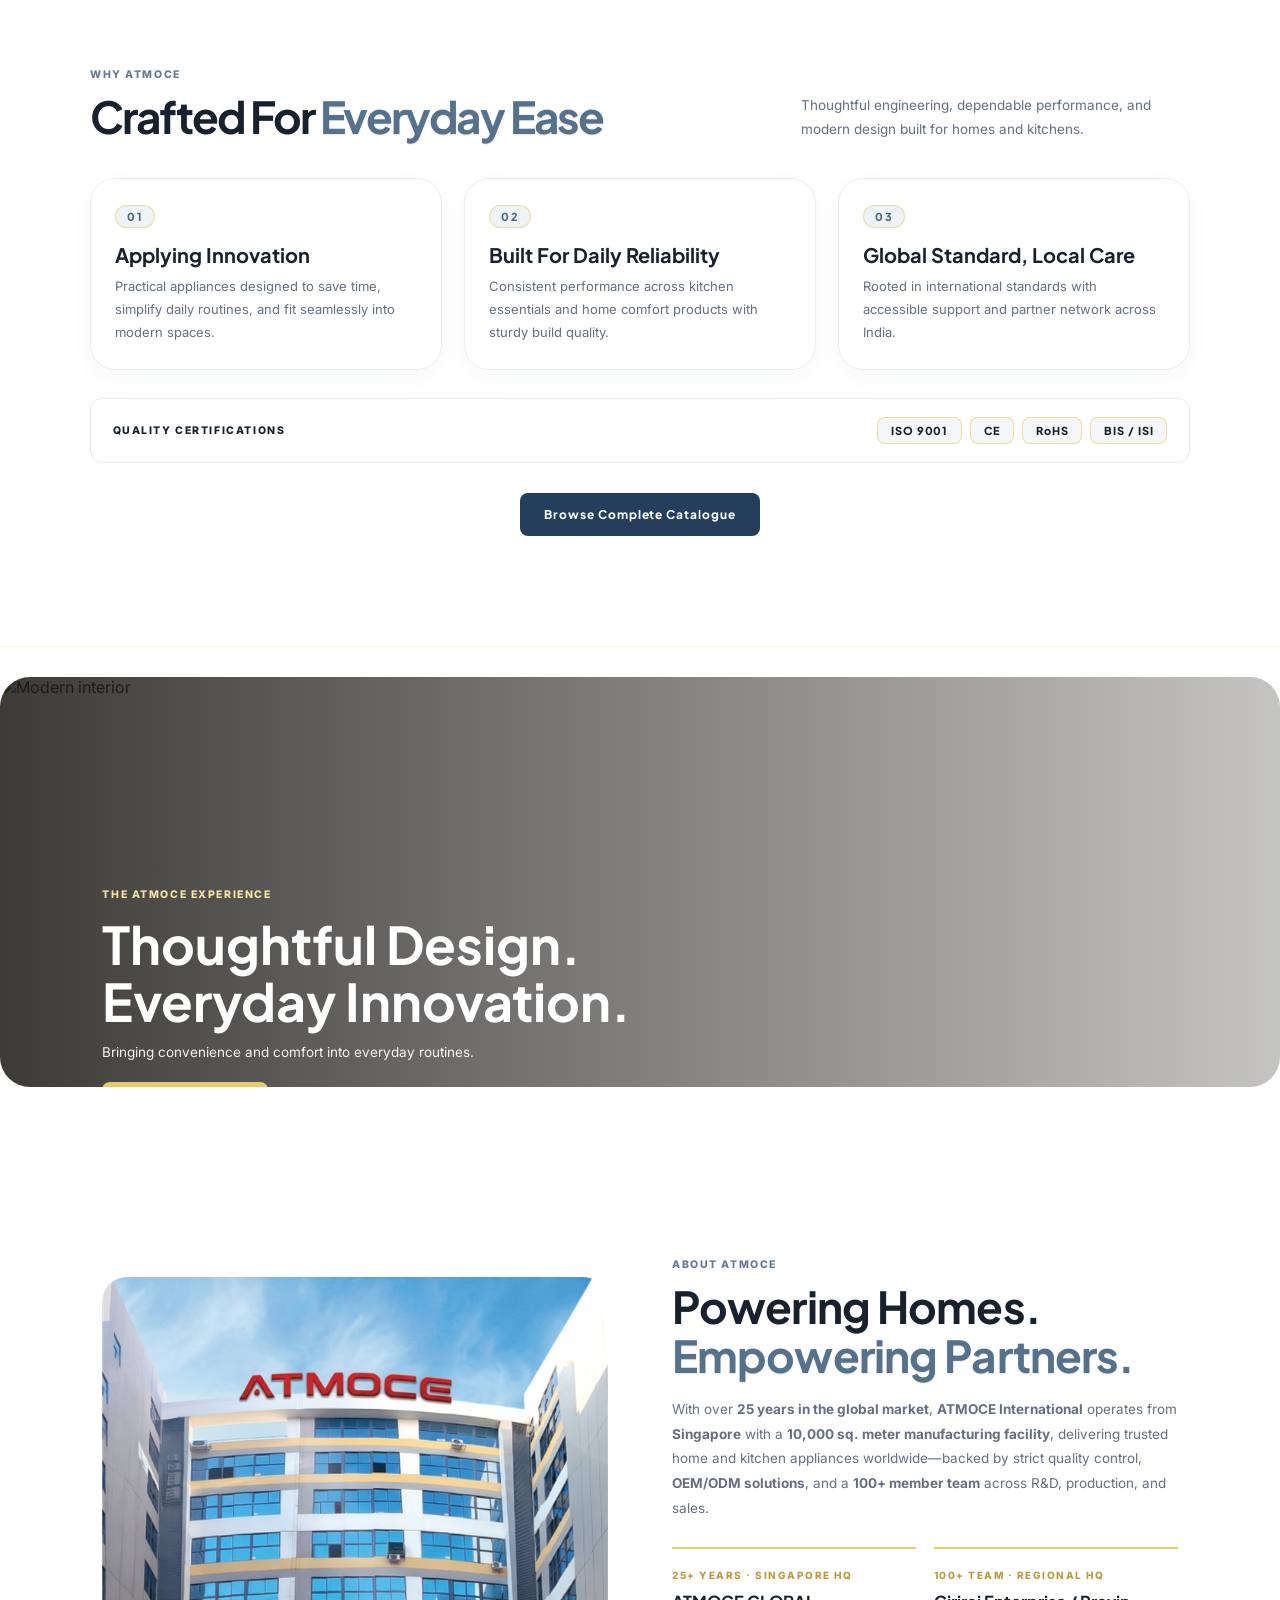
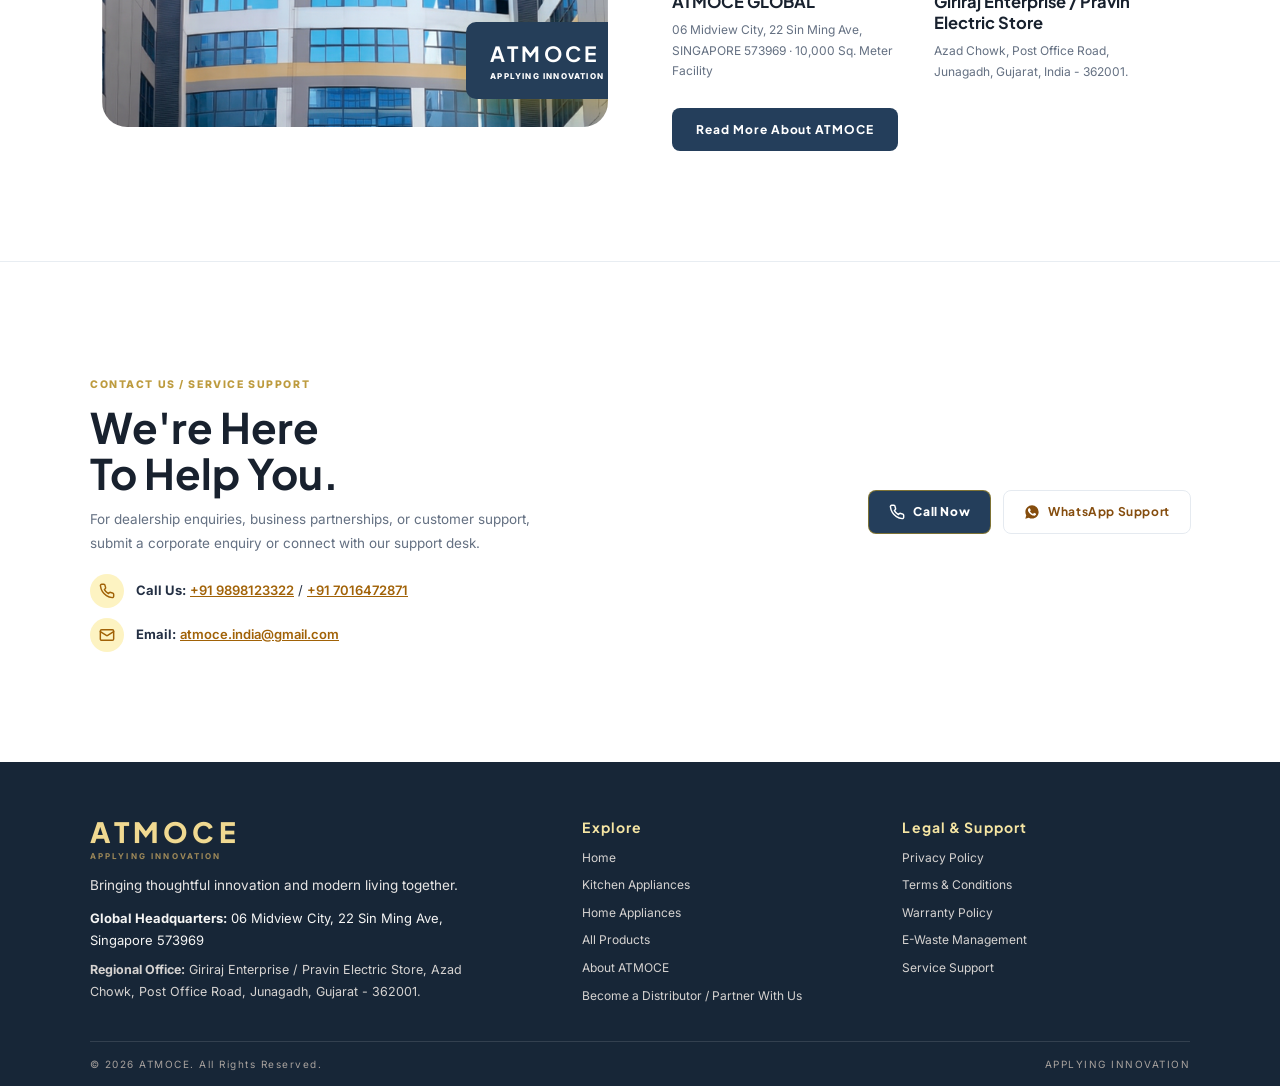
==== commit 0ea805ef: "Update electronics UI, white theme animations, and product images" ====
--- a/index.html
+++ b/index.html
@@ -26,7 +26,7 @@
         <a href="index.html#home" class="nav-link active">Home</a>
 
         <div class="nav-item">
-          <a href="products.html?category=kitchen" class="nav-link">Kitchen Appliances <span>⌄</span></a>
+          <a href="products.html?category=kitchen" class="nav-link">Kitchen Appliances</a>
           <div class="mega-menu">
             <div class="mega-intro">
               <span>DISCOVER ATMOCE</span>
@@ -43,7 +43,7 @@
         </div>
 
         <div class="nav-item">
-          <a href="products.html?category=home" class="nav-link">Home Appliances <span>⌄</span></a>
+          <a href="products.html?category=home" class="nav-link">Home Appliances</a>
           <div class="mega-menu">
             <div class="mega-intro">
               <span>DISCOVER ATMOCE</span>
@@ -84,21 +84,45 @@
   </header>
 
   <main>
-    <section class="hero" id="home">
-      <div class="hero-slider" id="heroSlider">
-        <article class="hero-slide active">
-          <video autoplay muted loop playsinline preload="none" poster="image/home/Air-Conditioner.png" class="hero-video">
-            <source src="image/video.mp4" type="video/mp4">
-          </video>
-          <div class="hero-shade"></div>
-          <div class="hero-content">
-            <span class="hero-label">ATMOCE · KITCHEN COLLECTION</span>
-            <h1>Make Every<br><em>Moment Better.</em></h1>
-            <p>Discover smart kitchen appliances designed to make everyday living easier and more enjoyable.</p>
-          </div>
-        </article>
-      </div>
-    </section>
+    <section class="hero hero--editorial" id="home">
+      <div class="hero-editorial-inner">
+        <div class="hero-copy">
+          <div class="eyebrow"><span class="eyebrow-dot"></span> INTRODUCING A MORE INTELLIGENT EVERYDAY</div>
+          <h1>Designed for life.<br><em>Made to amaze.</em></h1>
+          <p>Innovative appliances. Effortless living. Discover a new standard of everyday essentials with ATMOCE.</p>
+          <div class="hero-actions">
+            <a class="hero-btn hero-primary magnetic" href="products.html">Explore Collections</a>
+            <a class="hero-secondary magnetic" href="about.html">Meet ATMOCE</a>
+          </div>
+          <div class="hero-trust"><span class="trust-line"></span> HOME &amp; KITCHEN APPLIANCES <span class="trust-line"></span> APPLYING INNOVATION</div>
+        </div>
+        <div class="hero-visual" aria-label="ATMOCE featured appliances">
+          <div class="hero-halo" aria-hidden="true"></div>
+          <div class="hero-orbit hero-orbit-one" aria-hidden="true"></div>
+          <div class="hero-orbit hero-orbit-two" aria-hidden="true"></div>
+          <span class="hero-tag hero-tag-one">PREMIUM COMFORT</span>
+          <span class="hero-tag hero-tag-two">EVERYDAY INNOVATION</span>
+          <img class="hero-appliance hero-appliance--main" src="image/home/Refrigerator.png" alt="ATMOCE refrigerator" fetchpriority="high">
+          <img class="hero-appliance hero-appliance--second" src="image/kitchen/Air-Fryer.png" alt="ATMOCE air fryer" fetchpriority="high">
+          <img class="hero-appliance hero-appliance--third" src="image/home/Heaters.png" alt="ATMOCE room heater" fetchpriority="high">
+          <div class="hero-showcase-plate"><span>THE ART OF</span><strong>SMART LIVING</strong></div>
+        </div>
+      </div>
+      <div class="hero-bottom-rule"><span>ATMOCE INTERNATIONAL</span><span class="hero-index">01 — 03 &nbsp; / &nbsp; OUR WORLD OF APPLIANCES</span></div>
+    </section>
+
+    <div class="brand-ribbon" aria-label="Brand values"><div class="brand-ribbon-track"><span>DESIGN LED</span><i></i><span>INNOVATION FIRST</span><i></i><span>ENGINEERED FOR EVERYDAY</span><i></i><span>MODERN LIVING</span><i></i><span>DESIGN LED</span><i></i><span>INNOVATION FIRST</span><i></i><span>ENGINEERED FOR EVERYDAY</span><i></i><span>MODERN LIVING</span><i></i></div></div>
+
+    <section class="product-spotlight section" aria-label="Featured appliances">
+      <div class="section-heading spotlight-heading"><div><span class="section-tag">CURATED ATMOCE COLLECTION</span><h2>Icons of <em>everyday living.</em></h2></div><a class="spotlight-view-all" href="products.html">Discover all products</a></div>
+      <div class="spotlight-grid">
+        <a class="spotlight-card spotlight-card--large" href="products.html?category=kitchen"><div class="spotlight-content"><span>01 / THE KITCHEN EDIT</span><h3>Good food begins<br>with great design.</h3><p>Discover kitchen essentials</p></div><span class="spotlight-glow"></span><img src="image/kitchen/Air-Fryer.png" alt="ATMOCE air fryer" loading="lazy"></a>
+        <a class="spotlight-card spotlight-card--cool" href="products.html?category=home"><div class="spotlight-content"><span>02 / HOME COMFORT</span><h3>Comfort looks<br>good on you.</h3><p>Explore home appliances</p></div><span class="spotlight-glow"></span><img src="image/home/Air-Conditioner.png" alt="ATMOCE air conditioner" loading="lazy"></a>
+        <a class="spotlight-card spotlight-card--warm" href="products.html?category=kitchen"><div class="spotlight-content"><span>03 / SMART ESSENTIALS</span><h3>The details<br>make the difference.</h3><p>Explore everyday icons</p></div><span class="spotlight-glow"></span><img src="image/kitchen/Toaster.png" alt="ATMOCE toaster" loading="lazy"></a>
+      </div>
+    </section>
+
+    <section class="statement-section" aria-label="ATMOCE design philosophy"><div class="statement-inner"><span>DESIGNED AROUND YOU</span><h2>Not just appliances.<br><em>A better way to live.</em></h2><p>Purposeful innovation, signature simplicity and design that feels right at home.</p><div class="statement-products" aria-hidden="true"><img src="image/home/Smart-TV.png" alt=""><img src="image/home/Washing-Machine.png" alt=""><img src="image/home/Ceiling-Fan.png" alt=""></div></div></section>
 
     <!-- KEY NUMBERS / STATS BAR -->
     <section class="stats-bar" aria-label="ATMOCE Key Highlights">
@@ -196,8 +220,7 @@
 
       <div class="highlights-cta">
         <a href="products.html" class="hero-btn">Browse Complete Catalogue</a>
-        <button type="button" class="partner-outline-btn open-enquiry-btn">Become a Distributor / Partner With Us</button>
-      </div>
+             </div>
     </section>
 
     <section class="feature-banner">
@@ -222,13 +245,13 @@
         <span class="section-tag">ABOUT ATMOCE</span>
         <h2>Powering Homes.<br><em>Empowering Partners.</em></h2>
 
-        <p>With over <strong>25 years in the global market</strong>, <strong>ATMOCE International</strong> operates from <strong>Singapore</strong> with a <strong>10,000 sq. meter manufacturing facility</strong>, delivering trusted home and kitchen appliances worldwide—backed by strict quality control, <strong>OEM/ODM solutions</strong>, and a <strong>100+ member team</strong> across R&amp;D, production, and sales[cite: 19].</p>
+        <p>With over <strong>25 years in the global market</strong>, <strong>ATMOCE International</strong> operates from <strong>Singapore</strong> with a <strong>10,000 sq. meter manufacturing facility</strong>, delivering trusted home and kitchen appliances worldwide—backed by strict quality control, <strong>OEM/ODM solutions</strong>, and a <strong>100+ member team</strong> across R&amp;D, production, and sales.</p>
 
         <div class="about-values">
           <div>
             <span>25+ YEARS · SINGAPORE HQ</span>
             <h4>ATMOCE GLOBAL</h4>
-            <p>06 Midview City, 22 Sin Ming Ave,<br>SINGAPORE 573969 · 10,000 Sq. Meter Facility[cite: 19]</p>
+            <p>06 Midview City, 22 Sin Ming Ave,<br>SINGAPORE 573969 · 10,000 Sq. Meter Facility</p>
           </div>
           <div>
             <span>100+ TEAM · REGIONAL HQ</span>
@@ -327,10 +350,10 @@
 
       <div class="footer-column">
         <h4>Legal &amp; Support</h4>
-        <a href="legal.html#privacy">Privacy Policy</a>
-        <a href="legal.html#terms">Terms &amp; Conditions</a>
-        <a href="legal.html#warranty">Warranty Policy</a>
-        <a href="legal.html#ewaste">E-Waste Management</a>
+        <a href="mailto:atmoce.india@gmail.com?subject=Privacy%20Policy%20Request">Privacy Policy</a>
+        <a href="mailto:atmoce.india@gmail.com?subject=Terms%20Request">Terms &amp; Conditions</a>
+        <a href="mailto:atmoce.india@gmail.com?subject=Warranty%20Policy%20Request">Warranty Policy</a>
+        <a href="mailto:atmoce.india@gmail.com?subject=E-Waste%20Information%20Request">E-Waste Management</a>
         <a href="#contact">Service Support</a>
       </div>
     </div>
@@ -406,25 +429,6 @@
   </div>
 
   <script src="script.js" defer></script>
- <!-- SMOOTH ANIMATED WELCOME POPUP (2s DELAY · 6s AUTO-CLOSE) -->
-  <!-- <div class="welcome-popup" id="welcomePopup" aria-hidden="true">
-    <div class="welcome-popup-box">
-      <button type="button" class="welcome-close-btn" id="welcomeClose" aria-label="Close popup">×</button>
-
-      <a href="products.html" class="welcome-popup-link" id="welcomePopupLink" title="Explore ATMOCE Appliances">
-        <div class="welcome-shimmer" aria-hidden="true"></div>
-        <img
-          src="image/Add.jpeg"
-          alt="ATMOCE - Applying Innovation | Headquartered in Singapore"
-          class="welcome-popup-img"
-        >
-      </a>
-
-       Smooth 6-second auto-close progress bar 
-       <div class="welcome-progress-track" aria-hidden="true">
-        <div class="welcome-progress-bar" id="welcomeProgressBar"></div>
-      </div>
-    </div> -->
-  </div> 
+
 </body>
-</html>+</html>
--- a/style.css
+++ b/style.css
@@ -1921,4 +1921,240 @@
     height: 34px;
     font-size: 20px;
   }
-}  */+}  */
+
+/* ============================================================
+   ATMOCE / WHITE-STUDIO REDESIGN — cohesive electronics aesthetic
+   Light-yellow remains a deliberate logo-only brand treatment.
+   ============================================================ */
+:root { --yellow-light: #e9cb65; --yellow-bright:#f5e5a3; --yellow-gold:#bd9b3e; --yellow-soft:#f7f8fa; --yellow-tint:#fff; --navy:#18212e; --text:#243044; --muted:#647082; --border:#e5eaf0; --white:#fff; --light:#fff; }
+html { scroll-behavior:smooth; }
+body { background:#fff !important; color:var(--text); user-select:text; -webkit-user-select:text; }
+img { -webkit-user-drag:none; }
+.header { background:rgba(255,255,255,.96); border-bottom:1px solid #e9edf2; }
+.header.scrolled { background:rgba(255,255,255,.97); box-shadow:0 6px 28px rgba(17,31,46,.055); }
+.logo-name { background:none !important; color:#e6ca74 !important; -webkit-text-fill-color:#e6ca74; animation:none; letter-spacing:.11em; text-shadow:0 1px 0 rgba(155,124,39,.08); }
+.logo-name small,.footer-logo .logo-name small { color:#b7a05d !important; -webkit-text-fill-color:#b7a05d; }
+.nav-link:hover,.nav-link.active {color:#1e3554;}
+.nav-link::after {background:#203d65;}
+.hero {background:#fff;}
+.hero--editorial {position:relative; overflow:hidden; border-bottom:1px solid #edf0f4;}
+.hero-editorial-inner {max-width:1500px;margin:auto; min-height:690px;display:grid;grid-template-columns:47% 53%;align-items:stretch;padding:0 4.7%;}
+.hero-copy {position:relative;z-index:2;display:flex;flex-direction:column;align-items:flex-start;justify-content:center;padding:78px 0 85px 2%;}
+.eyebrow {font-size:10px;font-weight:800;letter-spacing:.22em;color:#4c5e72;display:flex;align-items:center;gap:12px;}
+.eyebrow-dot {width:8px;height:8px;border-radius:50%;background:#253f5d;box-shadow:0 0 0 5px #edf2f7;}
+.hero-copy h1 {font-family:'Plus Jakarta Sans','Outfit',sans-serif;font-size:clamp(43px,5.1vw,76px);line-height:1.09;letter-spacing:-.065em;color:#19293a;margin:29px 0 23px;font-weight:800;}
+.hero-copy h1 em {font-style:normal;color:#506e8f;}
+.hero-copy>p {font-size:15px;line-height:1.9;color:#657283;max-width:440px;}
+.hero-actions {display:flex;gap:26px;align-items:center;flex-wrap:wrap;margin-top:34px;}
+.hero-primary {background:#1f344c;color:white;border-radius:100px;padding:17px 24px;letter-spacing:0;font-size:12px;box-shadow:0 13px 28px rgba(31,52,76,.13);}
+.hero-primary:hover {background:#39597b;box-shadow:0 18px 32px rgba(31,52,76,.22);}
+.hero-secondary {font-size:12px;font-weight:800;color:#25384e;display:inline-flex;gap:11px;align-items:center;}
+.hero-secondary span,.spotlight-view-all span {transition:transform .3s;}
+.hero-secondary:hover span,.spotlight-view-all:hover span {transform:translate(4px,-4px);}
+.hero-trust {margin-top:76px;display:flex;gap:12px;align-items:center;font-size:9px;font-weight:800;letter-spacing:.19em;color:#8693a1;}
+.trust-line {height:1px;width:36px;background:#a1b0be;}
+.hero-visual {position:relative;min-height:660px;isolation:isolate;}
+.hero-visual::before {content:'';position:absolute;left:7%;top:11%;height:75%;width:88%;background:radial-gradient(ellipse at center,#f0f4f8 0%,#f8fafc 44%,rgba(255,255,255,0) 70%);border-radius:50%;z-index:-2;}
+.visual-outline {position:absolute;display:block;border:1px solid #e8edf3;border-radius:50%;z-index:-1;pointer-events:none;}
+.visual-outline--one {width:73%;aspect-ratio:1;top:13%;left:14%;}
+.visual-outline--two {width:52%;aspect-ratio:1;top:24%;left:26%;}
+.hero-appliance {position:absolute;object-fit:contain;filter:drop-shadow(0 24px 22px rgba(31,45,62,.16));}
+.hero-appliance--main {width:67%;height:83%;top:5%;right:8%;z-index:2;animation:floatProduct 6s ease-in-out infinite;}
+.hero-appliance--second {width:52%;height:43%;left:-3%;bottom:9%;z-index:3;animation:floatProduct 6s 1s ease-in-out infinite;filter:drop-shadow(0 22px 22px rgba(31,45,62,.18));}
+.hero-orbit-label {position:absolute;right:1%;top:12%;font-size:9px;font-weight:800;letter-spacing:.15em;color:#8493a5;writing-mode:vertical-rl;}
+.hero-orbit-label span {color:#345875;margin-top:9px;}
+.floating-spec {position:absolute;right:5%;bottom:18%;background:rgba(255,255,255,.92);box-shadow:0 16px 40px rgba(31,48,65,.1);border:1px solid #e7edf3;border-radius:16px;padding:13px 18px;z-index:5;display:flex;align-items:center;gap:12px;font-size:9px;line-height:1.7;letter-spacing:.12em;color:#77869a;animation:floatProduct 7s 1s ease-in-out infinite;}
+.floating-spec strong {font-size:11px;color:#213a55;}
+.spec-icon {color:#5a7b9c;font-size:29px;}
+.hero-visual-link {position:absolute;bottom:4%;right:3%;font-size:10px;font-weight:800;letter-spacing:.15em;color:#32465a;display:flex;gap:30px;}
+.hero-bottom-rule {max-width:1460px;margin:auto;padding:0 5% 20px;display:flex;justify-content:space-between;font-size:9px;letter-spacing:.2em;color:#8b98a8;font-weight:700;}
+@keyframes floatProduct {0%,100%{transform:translateY(0)}50%{transform:translateY(-13px)}}
+.section {background:#fff !important;}
+.section-heading h1 em,.section-heading h2 em,.about-content h1 em,.about-content h2 em {color:#54718e;}
+.section-tag {color:#667b92 !important;}
+.stats-bar {background:#fff !important;border-bottom:1px solid #edf0f3;}
+.stat-box,.highlight-box {background:#fff !important;}
+.stat-box {border-color:#e9edf2 !important;}
+.spotlight-heading {align-items:end;}
+.spotlight-view-all {font-size:12px;font-weight:800;display:flex;gap:14px;align-items:center;color:#273e59;}
+.product-spotlight {padding-top:95px !important;padding-bottom:100px !important;}
+.spotlight-grid {display:grid;grid-template-columns:1.22fr 1fr 1fr;gap:18px;max-width:1440px;margin:auto;}
+.spotlight-card {min-height:370px;position:relative;display:block;overflow:hidden;border:1px solid #e8edf2;border-radius:20px;background:linear-gradient(138deg,#f8fafc,#edf2f6);transition:transform .45s cubic-bezier(.2,.8,.2,1),box-shadow .45s;}
+.spotlight-card--large {background:linear-gradient(138deg,#f1f5f8,#e6edf4);}
+.spotlight-card:hover {transform:translateY(-8px);box-shadow:0 22px 48px rgba(27,49,73,.11);}
+.spotlight-content {position:absolute;top:30px;left:30px;right:22px;z-index:2;}
+.spotlight-content>span {font-size:10px;letter-spacing:.15em;color:#6f8193;font-weight:800;}
+.spotlight-content h3 {font-family:'Plus Jakarta Sans',sans-serif;font-size:clamp(20px,2vw,29px);color:#1b2e43;line-height:1.25;letter-spacing:-.035em;margin:13px 0 16px;}
+.spotlight-content p {font-size:11px;font-weight:800;color:#334e6c;}
+.spotlight-content p span {margin-left:9px;}
+.spotlight-card>img {position:absolute;bottom:-10px;right:-5%;width:78%;height:66%;object-fit:contain;transition:transform .65s cubic-bezier(.22,.7,.3,1);filter:drop-shadow(0 18px 16px rgba(25,39,57,.14));}
+.spotlight-card--large>img {width:85%;height:67%;right:-6%;bottom:-5%;}
+.spotlight-card:hover>img {transform:scale(1.13) translateY(-12px) rotate(-2deg);}
+.category-section {padding-top:85px !important;}
+.category-card {border-radius:20px;}
+.category-card:hover img {transform:scale(1.09) translateY(-8px);}
+.highlights-section {background:#fff !important;}
+.highlight-box {border:1px solid #e9edf2 !important;box-shadow:0 8px 25px rgba(27,47,69,.035);border-radius:18px;}
+.highlight-box:hover {transform:translateY(-7px);box-shadow:0 18px 45px rgba(31,49,70,.08);}
+.highlight-num {background:#eef3f8 !important;color:#4c6988 !important;}
+.cert-badge {background:#f4f6f8 !important;}
+.feature-banner {border-radius:22px;max-width:1340px;margin:30px auto 70px;}
+.about-section {background:#fff !important;}
+.about-stamp {background:#253e59;color:#fff;}
+.support-section {background:#fff !important;border-top:1px solid #e8edf2;}
+.product-card {background:#fff;border:1px solid #e8edf3;border-radius:20px;box-shadow:0 8px 26px rgba(30,49,69,.045);transition:transform .4s cubic-bezier(.2,.7,.2,1),box-shadow .4s,border-color .4s;overflow:hidden;}
+.product-card:hover {transform:translateY(-8px);border-color:#cbd8e6;box-shadow:0 22px 45px rgba(28,51,76,.12);}
+.product-image {height:260px;border-bottom:1px solid #f1f3f6;background:radial-gradient(ellipse at 50% 54%,#f2f5f9 0%,#fafbfc 61%,#fff 100%);padding:22px;overflow:hidden;}
+.product-image img {transition:transform .55s cubic-bezier(.2,.7,.2,1),filter .55s;filter:drop-shadow(0 12px 12px rgba(29,47,65,.09));}
+.product-card:hover .product-image img {transform:scale(1.18) translateY(-6px);filter:drop-shadow(0 19px 14px rgba(29,47,65,.16));}
+.product-info>span {color:#657e99;}
+.product-info button {background:#edf3f8;border-color:#e1e8ef;color:#233a51;transition:background .25s,transform .25s;}
+.product-info button:hover {background:#dce8f3;transform:translateX(3px);}
+.filter-btn {border:1px solid #e6edf3;background:#fff;border-radius:100px;}
+.filter-btn:hover,.filter-btn.active {background:#243f5c;color:#fff;border-color:#243f5c;}
+.hero-btn:not(.hero-primary),.anim-btn:not(.btn-wa),.nav-contact {background:#243e5b;color:#fff;box-shadow:none;}
+.hero-btn:not(.hero-primary):hover,.anim-btn:not(.btn-wa):hover,.nav-contact:hover {background:#355978;color:white;}
+.footer {background:#172637;color:#ecf2f8;}
+.footer .logo-name {color:#f0d991 !important;-webkit-text-fill-color:#f0d991;}
+.footer .logo-name small {color:#e2c97a !important;-webkit-text-fill-color:#e2c97a;}
+.reveal-on-scroll {opacity:0;transform:translateY(24px);transition:opacity .75s ease,transform .75s cubic-bezier(.2,.75,.2,1);}
+.reveal-on-scroll.is-revealed {opacity:1;transform:translateY(0);}
+.product-grid-4 .product-card:nth-child(4n+2),.highlights-grid .highlight-box:nth-child(2) {transition-delay:.07s;}
+.product-grid-4 .product-card:nth-child(4n+3),.highlights-grid .highlight-box:nth-child(3) {transition-delay:.13s;}
+.product-grid-4 .product-card:nth-child(4n+4) {transition-delay:.19s;}
+@media(max-width:1000px) {.hero-editorial-inner {min-height:600px;padding:0 5%;}.hero-copy h1 {font-size:clamp(38px,5vw,58px)}.hero-visual{min-height:560px}.spotlight-grid{grid-template-columns:repeat(2,1fr)}.spotlight-card--large{grid-column:span 2}.spotlight-card--large>img{width:57%;height:91%;}}
+@media(max-width:700px) {.hero-editorial-inner{display:flex;flex-direction:column;min-height:auto;padding:0 6%;}.hero-copy{padding:64px 0 12px;}.hero-copy h1{font-size:clamp(39px,10vw,57px);margin:22px 0 18px}.hero-copy>p{font-size:13px;line-height:1.85}.hero-actions{gap:18px;margin-top:25px}.hero-trust{margin-top:36px}.hero-visual{width:100%;min-height:380px}.hero-appliance--main{width:67%;height:88%;right:7%;top:0}.hero-appliance--second{width:54%;height:48%;left:-2%;bottom:7%}.floating-spec{right:0;bottom:13%;padding:9px 12px}.hero-orbit-label{right:0}.hero-visual-link{bottom:1%;right:1%}.hero-bottom-rule{padding:10px 6% 22px;font-size:8px}.product-spotlight{padding-top:60px !important;padding-bottom:60px !important}.spotlight-grid{grid-template-columns:1fr;gap:14px}.spotlight-card,.spotlight-card--large{grid-column:auto;min-height:325px}.spotlight-card>img,.spotlight-card--large>img{width:72%;height:62%}.spotlight-content{top:23px;left:23px}.spotlight-heading{gap:18px}.spotlight-view-all{font-size:10px}.feature-banner{margin:30px 4% 45px}.product-image{height:220px}.reveal-on-scroll{transform:translateY(14px)}}
+@media(max-width:400px) {.hero-copy h1{font-size:38px}.hero-secondary{font-size:11px}.hero-visual{min-height:330px}.eyebrow{font-size:8px}.hero-bottom-rule span:first-child{max-width:48%}}
+@media(prefers-reduced-motion:reduce){html{scroll-behavior:auto}.hero-appliance,.floating-spec{animation:none!important}.reveal-on-scroll{opacity:1;transform:none;transition:none}.spotlight-card,.spotlight-card>img,.product-card,.product-image img{transition:none!important}}
+
+@media(max-width:800px){.mobile-menu> a,.mobile-category,.mobile-submenu a{border-color:#e6edf3}.mobile-enquiry-btn{color:#253f5c}.mobile-submenu a:hover{border-color:#a8bacb}}
+/* ATMOCE / premium visual design system, v3 */
+:root{--ink:#141c28;--blue:#132944;--gold:#e7d28b;--subtle:#65748a;--mist:#f6f8fc;--line:#e8edf3}
+body{overflow-x:hidden;font-family:'Inter',sans-serif;background:#fff}
+.header{height:90px;backdrop-filter:blur(22px);-webkit-backdrop-filter:blur(22px);transition:height .4s ease,box-shadow .4s ease;background:rgba(255,255,255,.9)!important;z-index:1000}
+.header.scrolled{height:76px;box-shadow:0 15px 40px rgba(25,43,60,.06)}
+.logo-name{font-weight:800!important;color:#ddc478!important;-webkit-text-fill-color:#ddc478!important;font-size:28px!important;letter-spacing:.15em!important}
+.logo-name small{letter-spacing:.27em!important;color:#9e895a!important;-webkit-text-fill-color:#9e895a!important;font-size:8px!important}
+.desktop-nav{gap:clamp(14px,2vw,36px)!important}
+.nav-link{font-size:12px!important;font-weight:650!important;letter-spacing:-.01em}
+.nav-item>.nav-link span{display:none}
+.nav-contact{border-radius:100px!important;padding:13px 22px!important;background:var(--ink)!important}
+.hero--editorial{background:#fff!important;border-bottom:none!important;isolation:isolate}
+.hero--editorial:before{content:'';position:absolute;inset:0;background-image:radial-gradient(#d4dce7 .7px, transparent .7px);background-size:23px 23px;mask-image:linear-gradient(110deg,transparent 10%,#000 85%);opacity:.22;pointer-events:none}
+.hero-editorial-inner{grid-template-columns:49% 51%!important;min-height:760px!important;max-width:1530px!important;padding:0 5%!important}
+.hero-copy{padding:110px 0 80px!important;position:relative;z-index:10}
+.eyebrow{color:#49617b!important;letter-spacing:.16em!important;font-size:10px!important}
+.eyebrow-dot{background:#d4bd79!important;box-shadow:0 0 0 6px rgba(231,210,139,.19)!important}
+.hero-copy h1{font-family:'Plus Jakarta Sans',sans-serif!important;color:#172339!important;font-size:clamp(50px,5.55vw,86px)!important;letter-spacing:-.073em!important;line-height:1.09!important;max-width:760px;margin:33px 0!important}
+.hero-copy h1 em{color:#b49a58!important;font-style:normal!important}
+.hero-copy>p{font-size:15px!important;line-height:1.95!important;max-width:440px!important;color:#6b788a!important}
+.hero-actions{margin-top:36px!important;gap:18px!important}
+.hero-primary,.hero-btn{font-family:'Plus Jakarta Sans',sans-serif!important;font-weight:750!important;transition:transform .35s cubic-bezier(.2,.8,.2,1),background .35s,box-shadow .35s!important}
+.hero-primary{padding:18px 34px!important;background:#172a43!important;box-shadow:0 16px 35px rgba(20,41,67,.18)!important}
+.hero-primary:hover,.hero-btn:hover{transform:translateY(-4px)!important;background:#2c4662!important;box-shadow:0 19px 44px rgba(20,41,67,.23)!important}
+.hero-secondary{border:1px solid #e2e8ee;border-radius:100px;padding:17px 29px;font-size:12px!important;transition:all .3s}
+.hero-secondary:hover{border-color:#b7c5d2;background:#f7f9fc;transform:translateY(-3px)}
+.hero-trust{margin-top:75px!important;display:flex;flex-wrap:wrap;gap:12px!important;letter-spacing:.11em!important;font-size:9px!important;color:#7a8796!important}
+.hero-visual{min-height:760px!important;overflow:visible!important;transform:translateZ(0)}
+.hero-visual:before{content:'';position:absolute;inset:13% 0 8% 3%;border-radius:50%;background:radial-gradient(circle at 47% 49%,#dbe4ef 0%,#edf2f8 33%,#f7f9fc 55%,transparent 73%);z-index:-2!important}
+.hero-halo{position:absolute;width:87%;aspect-ratio:1;top:10%;left:12%;border-radius:50%;background:conic-gradient(from 30deg,transparent,#dfe7f3,transparent,#f3ead0,transparent);filter:blur(18px);opacity:.64;animation:haloTurn 30s linear infinite;z-index:-1}
+.hero-orbit{position:absolute;border:1px solid #dae3ec;border-radius:50%;width:74%;aspect-ratio:1;top:14%;left:15%;opacity:.75}
+.hero-orbit-two{width:54%;top:23%;left:25%;border-style:dashed;opacity:.6;animation:haloTurn 50s linear infinite reverse}
+.hero-appliance{object-fit:contain;will-change:transform;filter:drop-shadow(0 28px 20px rgba(31,46,66,.19))!important}
+.hero-appliance--main{height:73%!important;width:53%!important;top:7%!important;right:18%!important;z-index:3!important;animation:floatHeroMain 7s ease-in-out infinite!important;transform:translate(var(--mouse-x,0px),var(--mouse-y,0px))}
+.hero-appliance--second{height:40%!important;width:47%!important;left:-2%!important;bottom:11%!important;z-index:4!important;animation:floatHeroSecond 6.5s ease-in-out infinite!important}
+.hero-appliance--third{position:absolute;object-fit:contain;width:31%;height:39%;right:0%;bottom:10%;z-index:5;animation:floatHeroThird 7.6s ease-in-out infinite;filter:drop-shadow(0 22px 18px rgba(24,37,55,.15))}
+.hero-tag{position:absolute;z-index:6;font-size:9px;font-weight:800;letter-spacing:.14em;color:#566b83;border:1px solid rgba(200,214,226,.9);border-radius:100px;padding:11px 16px;background:rgba(255,255,255,.92);box-shadow:0 12px 32px rgba(35,58,85,.055);backdrop-filter:blur(10px)}
+.hero-tag-one{top:18%;left:1%;animation:badgeHover 6s ease-in-out infinite}
+.hero-tag-two{top:40%;right:-3%;animation:badgeHover 7s 1s ease-in-out infinite}
+.hero-showcase-plate{position:absolute;left:28%;bottom:7%;text-align:center;display:flex;flex-direction:column;gap:6px;z-index:5;letter-spacing:.15em;color:#7a8a9c;font-size:9px}
+.hero-showcase-plate strong{font-size:12px;color:#263d57;letter-spacing:.24em}
+.hero-bottom-rule{padding:0 5% 26px!important;max-width:1500px!important;border-bottom:1px solid #edf1f5}
+@keyframes floatHeroMain{0%,100%{translate:0 0}50%{translate:0 -17px}}
+@keyframes floatHeroSecond{0%,100%{translate:0 0;rotate:-2deg}50%{translate:0 -24px;rotate:1deg}}
+@keyframes floatHeroThird{0%,100%{translate:0 0;rotate:2deg}50%{translate:0 -18px;rotate:-1deg}}
+@keyframes badgeHover{0%,100%{transform:translateY(0)}50%{transform:translateY(-10px)}}
+@keyframes haloTurn{to{transform:rotate(360deg)}}
+.brand-ribbon{height:60px;background:#13283f;overflow:hidden;display:flex;align-items:center;color:#e7dfcf}
+.brand-ribbon-track{display:flex;align-items:center;gap:47px;min-width:max-content;animation:ribbonSlide 35s linear infinite}
+.brand-ribbon-track span{font-size:10px;font-weight:750;letter-spacing:.2em;white-space:nowrap}
+.brand-ribbon-track i{width:6px;height:6px;background:#dec889;transform:rotate(45deg);flex-shrink:0}
+@keyframes ribbonSlide{to{transform:translateX(-50%)}}
+.product-spotlight{padding:118px 5% 125px!important;max-width:1540px;margin:auto}
+.product-spotlight .section-heading{padding:0!important;margin:0 0 45px!important}
+.product-spotlight h2{font-family:'Plus Jakarta Sans',sans-serif!important;font-size:clamp(36px,4.1vw,60px)!important;line-height:1.12!important;letter-spacing:-.06em!important;color:#17243b!important}
+.product-spotlight h2 em{color:#b59b5e!important}
+.spotlight-grid{grid-template-columns:1.17fr .91fr .91fr!important;gap:20px!important}
+.spotlight-card,.spotlight-card--large{min-height:440px!important;border:1px solid #e3eaf1!important;border-radius:28px!important;background:#f4f7fb!important;isolation:isolate;box-shadow:0 8px 24px rgba(23,49,79,.045)}
+.spotlight-card--large{background:linear-gradient(140deg,#eef4fb,#e5edf5)!important}
+.spotlight-card--cool{background:linear-gradient(140deg,#f4f7fb,#edf1f7)!important}
+.spotlight-card--warm{background:linear-gradient(145deg,#f7f6f3,#f1f3f7)!important}
+.spotlight-glow{position:absolute;z-index:-1;width:65%;aspect-ratio:1;background:rgba(255,255,255,.66);border-radius:50%;right:-10%;bottom:-23%;filter:blur(5px);transition:transform .6s}
+.spotlight-card:hover .spotlight-glow{transform:scale(1.4)}
+.spotlight-card:before{content:'';position:absolute;inset:0;border-radius:inherit;box-shadow:inset 0 0 0 1px rgba(255,255,255,.7);pointer-events:none}
+.spotlight-card:hover{transform:translateY(-12px)!important;box-shadow:0 28px 65px rgba(25,48,75,.14)!important;border-color:#dae2ec!important}
+.spotlight-content{top:36px!important;left:35px!important;right:24px!important}
+.spotlight-content>span{font-size:10px!important;color:#63768b!important}
+.spotlight-content h3{font-size:clamp(22px,2vw,31px)!important;line-height:1.2!important;letter-spacing:-.05em!important;margin:17px 0!important}
+.spotlight-content p{color:#526c88!important;font-size:11px!important}
+.spotlight-card>img{height:65%!important;width:83%!important;bottom:-2%!important;right:-1%!important;object-fit:contain!important;filter:drop-shadow(0 22px 13px rgba(24,40,57,.16))!important;transition:transform .75s cubic-bezier(.16,1,.3,1)!important}
+.spotlight-card--large>img{height:73%!important;width:80%!important;right:-3%!important;bottom:-6%!important}
+.spotlight-card--cool>img{height:59%!important;width:91%!important;right:-6%!important;bottom:2%!important}
+.spotlight-card--warm>img{height:57%!important;width:85%!important;right:0%!important;bottom:0!important}
+.spotlight-card:hover>img{transform:scale(1.15) translateY(-12px) rotate(-2deg)!important}
+.statement-section{position:relative;background:linear-gradient(115deg,#172e48,#0f2238);min-height:540px;overflow:hidden;color:white;padding:90px 5% 80px}
+.statement-section:after{content:'';position:absolute;inset:0;opacity:.12;background:radial-gradient(circle at 80% 30%,#ced8e6 0%,transparent 40%);pointer-events:none}
+.statement-inner{position:relative;max-width:1350px;margin:auto;z-index:2}
+.statement-inner>span{color:#dec98c;font-size:11px;font-weight:800;letter-spacing:.23em}
+.statement-inner h2{font-family:'Plus Jakarta Sans',sans-serif;font-size:clamp(39px,5vw,72px);line-height:1.12;letter-spacing:-.06em;color:#fff;max-width:820px;margin:25px 0 22px}
+.statement-inner h2 em{font-style:normal;color:#e5cd8d}
+.statement-inner>p{font-size:14px;line-height:1.8;color:#b9c7d8;max-width:450px}
+.statement-products{position:absolute;right:0;top:-40px;width:48%;height:440px;pointer-events:none}
+.statement-products img{position:absolute;object-fit:contain;filter:drop-shadow(0 24px 22px rgba(0,0,0,.32));animation:floatHeroMain 8s ease-in-out infinite}
+.statement-products img:first-child{width:62%;height:56%;top:3%;right:0;transform:rotate(-7deg)}
+.statement-products img:nth-child(2){width:48%;height:74%;bottom:-16%;left:0;animation-delay:1s}
+.statement-products img:last-child{width:45%;height:40%;right:0;bottom:-10%;animation-delay:2s}
+.section-heading h2,.section-heading h1{letter-spacing:-.05em!important}
+.category-section{padding-top:112px!important;padding-bottom:100px!important}
+.category-card{border-radius:28px!important;transition:transform .55s cubic-bezier(.2,.8,.2,1),box-shadow .55s!important;box-shadow:0 15px 35px rgba(16,34,54,.085)!important}
+.category-card:hover{transform:translateY(-9px)!important;box-shadow:0 24px 60px rgba(16,34,54,.15)!important}
+.highlights-section{padding-top:110px!important;padding-bottom:110px!important}
+.highlight-box{border-radius:25px!important;transition:transform .45s,box-shadow .45s!important}
+.feature-banner{overflow:hidden!important;border-radius:30px!important}
+.feature-banner img{transition:transform 1.5s cubic-bezier(.16,1,.3,1)}
+.feature-banner:hover img{transform:scale(1.07)}
+.about-section{padding-top:95px!important;padding-bottom:110px!important}
+.about-image{border-radius:25px;overflow:hidden}
+.about-image img{transition:transform 1.2s cubic-bezier(.16,1,.3,1)}
+.about-image:hover img{transform:scale(1.055)}
+.support-section{padding-top:110px!important;padding-bottom:110px!important}
+.product-grid-4{gap:24px!important}
+.product-card{border-radius:24px!important;overflow:hidden;box-shadow:0 8px 32px rgba(29,52,75,.04)!important}
+.product-card:hover{transform:translateY(-11px)!important;box-shadow:0 28px 60px rgba(24,43,65,.14)!important}
+.product-image{height:295px!important;display:flex!important;align-items:center;justify-content:center;padding:29px!important;background:radial-gradient(ellipse at center,#e9f0f8 0%,#f4f7fb 58%,#fafbfd 100%)!important;position:relative;overflow:hidden}
+.product-image:after{content:'';position:absolute;width:66%;height:12px;border-radius:50%;bottom:17px;left:17%;background:rgba(36,49,61,.08);filter:blur(12px)}
+.product-image img{width:100%!important;height:100%!important;object-fit:contain!important;position:relative;z-index:2;filter:drop-shadow(0 18px 13px rgba(16,40,63,.11))!important;transition:transform .7s cubic-bezier(.16,1,.3,1)!important}
+.product-card:hover .product-image img{transform:scale(1.15) translateY(-12px)!important;filter:drop-shadow(0 25px 15px rgba(16,40,63,.2))!important}
+.product-info{padding:25px!important}
+.product-info h3{font-family:'Plus Jakarta Sans',sans-serif!important;font-weight:800!important;font-size:19px!important;letter-spacing:-.035em!important}
+.product-info button{border-radius:100px!important;padding:12px 20px!important;transform:none!important}
+.product-info button:hover{background:#1e3550!important;color:#fff!important}
+.catalogue-page{position:relative;min-height:80vh;padding:95px 5% 130px!important;overflow:hidden}
+.catalogue-page>.section-heading{position:relative;max-width:1410px;margin:0 auto 52px!important;z-index:2}
+.catalogue-page .section-heading h1{font-family:'Plus Jakarta Sans',sans-serif!important;font-size:clamp(41px,4.2vw,65px)!important;max-width:740px;line-height:1.12}
+.catalogue-page .section-heading h1 em{color:#b49a58!important}
+.catalogue-lead{max-width:500px;margin-top:22px;color:#748397;line-height:1.8;font-size:14px}
+.catalogue-page .product-grid-4{max-width:1410px;margin:auto;position:relative;z-index:2}
+.catalogue-ambient{position:absolute;top:-200px;right:-200px;width:650px;height:650px;border-radius:50%;background:radial-gradient(circle,#f1f5fa,transparent 70%);pointer-events:none}
+.filter-tabs{gap:9px!important;display:flex;flex-wrap:wrap}
+.filter-btn{border-radius:100px!important;padding:12px 19px!important;transition:background .3s,color .3s,transform .3s!important}
+.filter-btn:hover{transform:translateY(-3px)}
+.scroll-progress{position:fixed;top:0;left:0;width:100%;height:3px;background:linear-gradient(90deg,#e1c77f,#aa9057);z-index:3000;transform:scaleX(0);transform-origin:left;pointer-events:none}
+.reveal-on-scroll{transition:opacity .8s cubic-bezier(.2,.8,.2,1),transform .85s cubic-bezier(.16,1,.3,1)!important;transform:translateY(36px) scale(.985)!important}
+.reveal-on-scroll.is-revealed{opacity:1!important;transform:translateY(0) scale(1)!important}
+.footer .logo-name{color:#f0d991!important;-webkit-text-fill-color:#f0d991!important}
+@media(max-width:1150px){.hero-editorial-inner{min-height:620px!important}.hero-visual{min-height:620px!important}.hero-copy h1{font-size:clamp(48px,5.6vw,72px)!important}.spotlight-grid{grid-template-columns:repeat(2,1fr)!important}.spotlight-card--large{grid-column:span 2!important}.spotlight-card--large>img{width:60%!important}.statement-products{opacity:.75}}
+@media(max-width:760px){.header{height:74px}.header.scrolled{height:68px}.hero-editorial-inner{display:flex!important;flex-direction:column!important;padding:0 6%!important;min-height:auto!important}.hero-copy{padding:66px 0 10px!important}.hero-copy h1{font-size:clamp(42px,10vw,66px)!important;margin:25px 0!important}.hero-copy>p{font-size:13px!important;max-width:95%}.hero-trust{margin-top:42px!important;font-size:8px!important}.hero-visual{min-height:440px!important;height:440px!important;width:100%}.hero-visual:before{inset:4% -5% 1% -5%}.hero-appliance--main{width:48%!important;height:83%!important;right:23%!important;top:2%!important}.hero-appliance--second{width:48%!important;height:45%!important;left:-2%!important;bottom:4%!important}.hero-appliance--third{height:43%;width:32%;right:-4%;bottom:3%}.hero-tag{font-size:7px;padding:9px}.hero-tag-one{top:15%}.hero-tag-two{right:-5%;top:37%}.hero-showcase-plate{bottom:0;left:34%}.brand-ribbon{height:49px}.brand-ribbon-track{gap:30px}.brand-ribbon-track span{font-size:9px}.product-spotlight{padding:75px 6% 82px!important}.product-spotlight .section-heading{gap:25px!important}.product-spotlight h2{font-size:clamp(31px,8vw,45px)!important}.spotlight-grid{grid-template-columns:1fr!important}.spotlight-card--large{grid-column:auto!important}.spotlight-card{min-height:365px!important}.spotlight-card>img{width:78%!important;height:63%!important}.spotlight-card--large>img{height:69%!important;width:77%!important}.statement-section{padding:75px 7% 260px!important;min-height:600px}.statement-inner h2{font-size:clamp(37px,9vw,53px)}.statement-products{top:auto;bottom:-270px;width:100%;height:280px;opacity:.9}.statement-products img:first-child{width:55%;height:59%}.statement-products img:nth-child(2){width:40%;height:85%;bottom:-1%}.statement-products img:last-child{width:39%;height:51%;bottom:0}.category-section,.highlights-section{padding-top:72px!important;padding-bottom:75px!important}.catalogue-page{padding:65px 6% 90px!important}.catalogue-page .section-heading{display:flex;flex-direction:column;align-items:flex-start;gap:24px}.product-image{height:245px!important}.hero-bottom-rule{font-size:7px!important}.hero-index{max-width:45%;text-align:right}}
+@media(max-width:420px){.hero-primary,.hero-secondary{padding:14px 20px!important;font-size:11px!important}.hero-actions{gap:9px!important}.hero-visual{min-height:350px!important;height:350px!important}.hero-showcase-plate{font-size:8px}.spotlight-content{left:25px!important;top:26px!important}.spotlight-content h3{font-size:23px!important}.spotlight-card{min-height:340px!important}.hero-tag-two{display:none}}
+@media(prefers-reduced-motion:reduce){.hero-appliance,.hero-halo,.hero-orbit-two,.hero-tag,.statement-products img,.brand-ribbon-track{animation:none!important}.reveal-on-scroll{opacity:1!important;transform:none!important;transition:none!important}.hero-visual,.spotlight-card,.spotlight-card>img,.product-card,.product-image img{transition:none!important}}
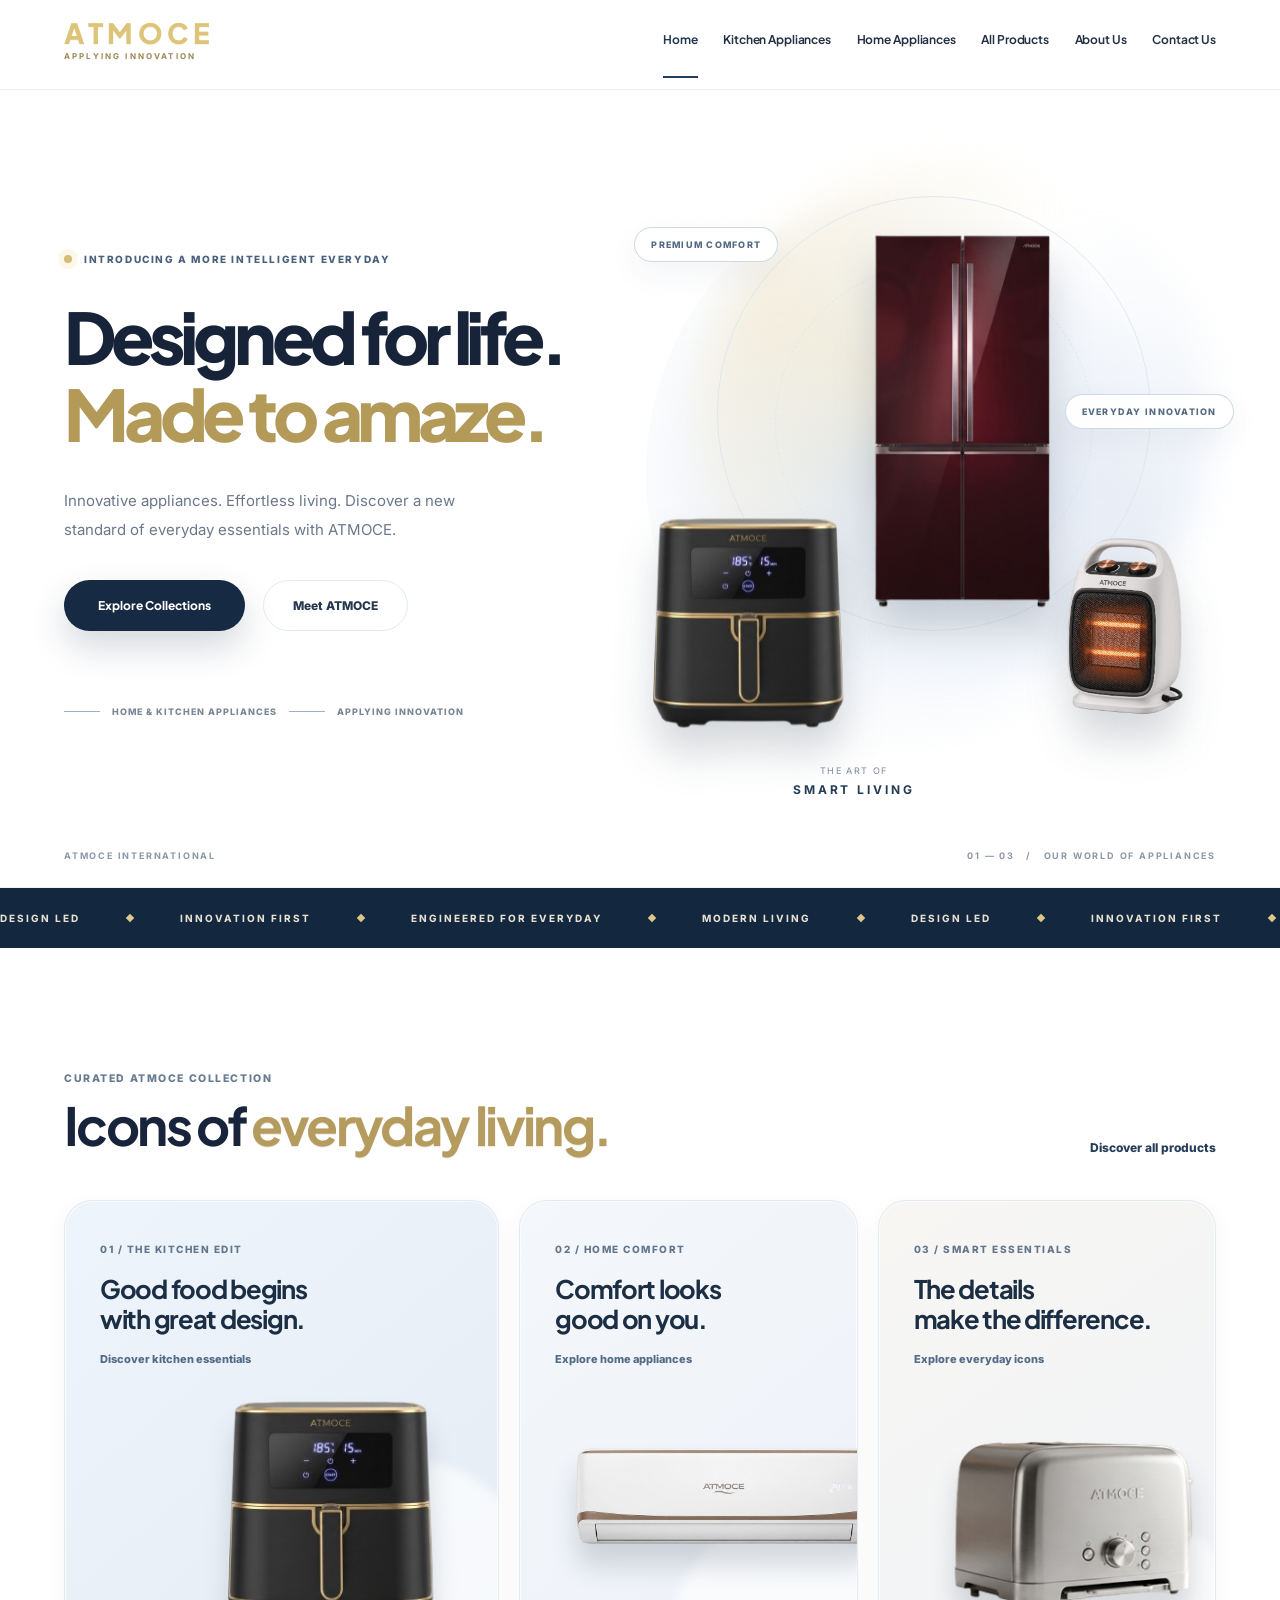
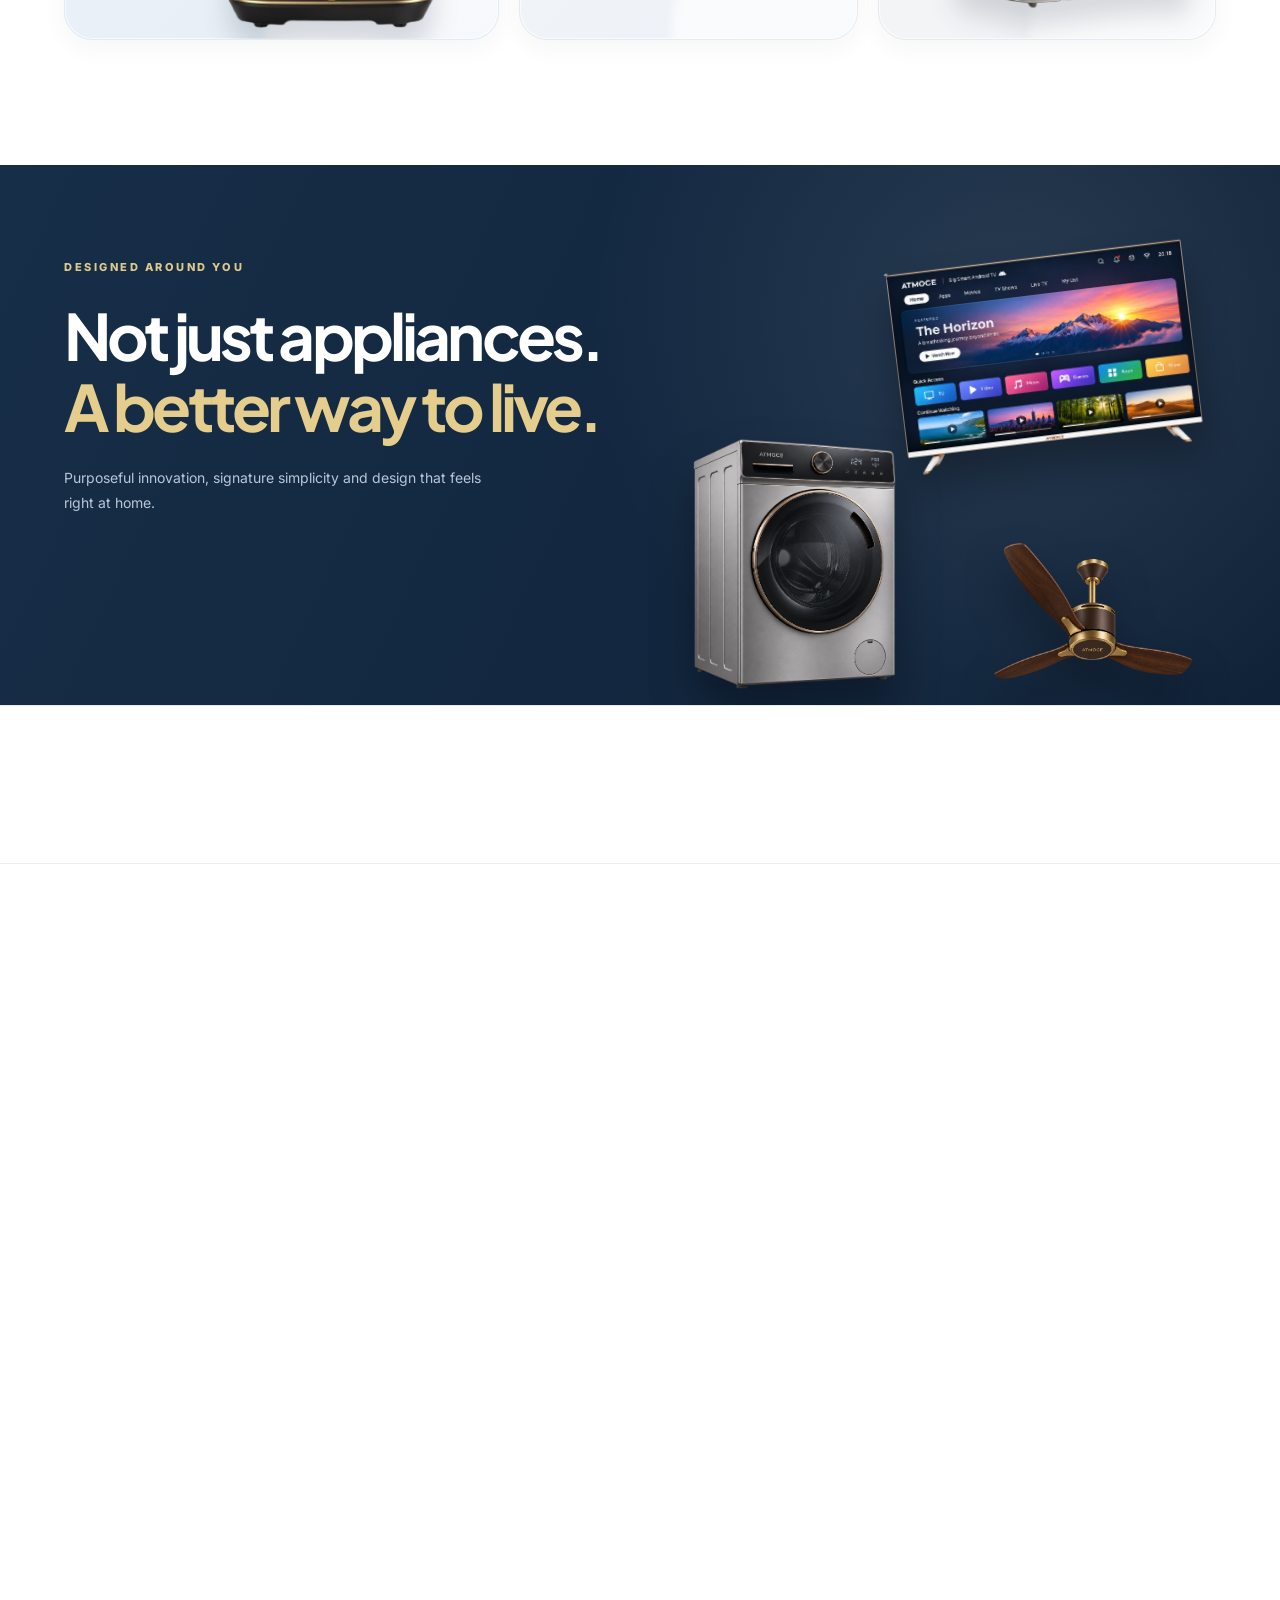
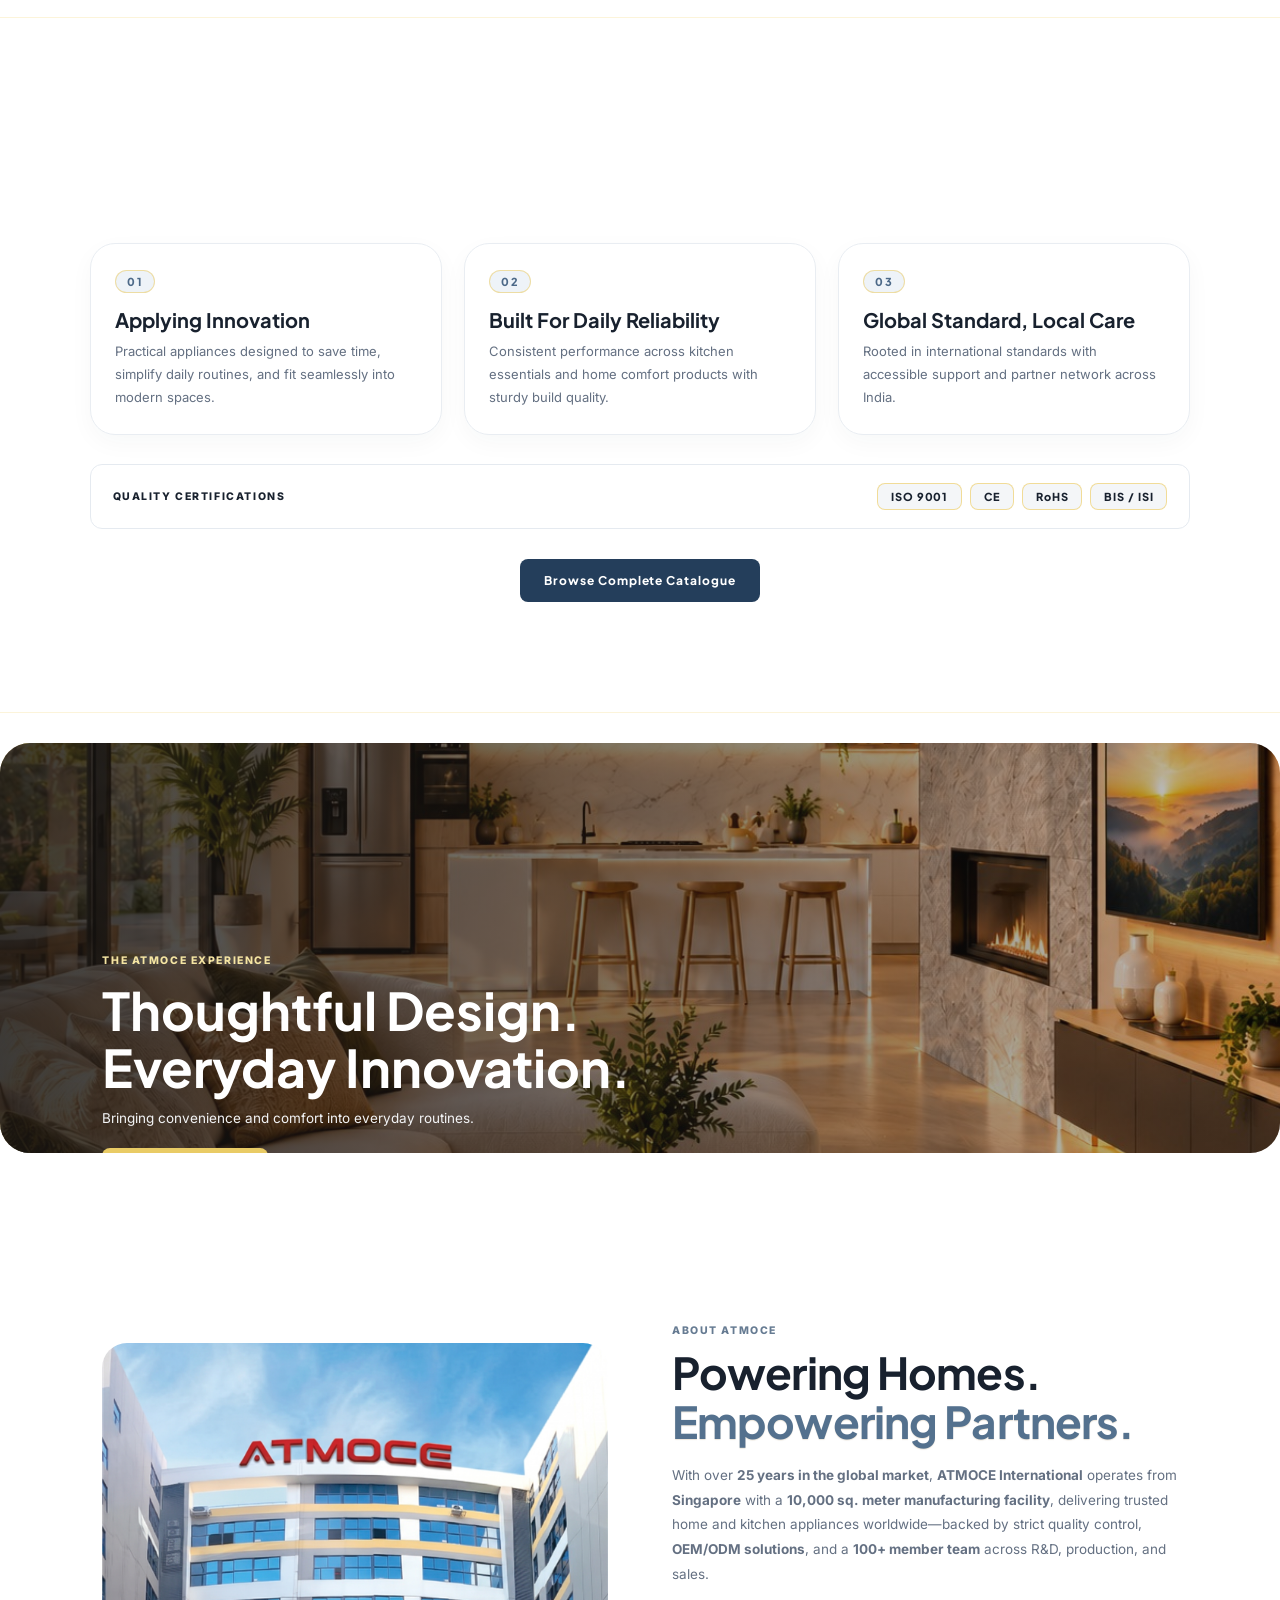
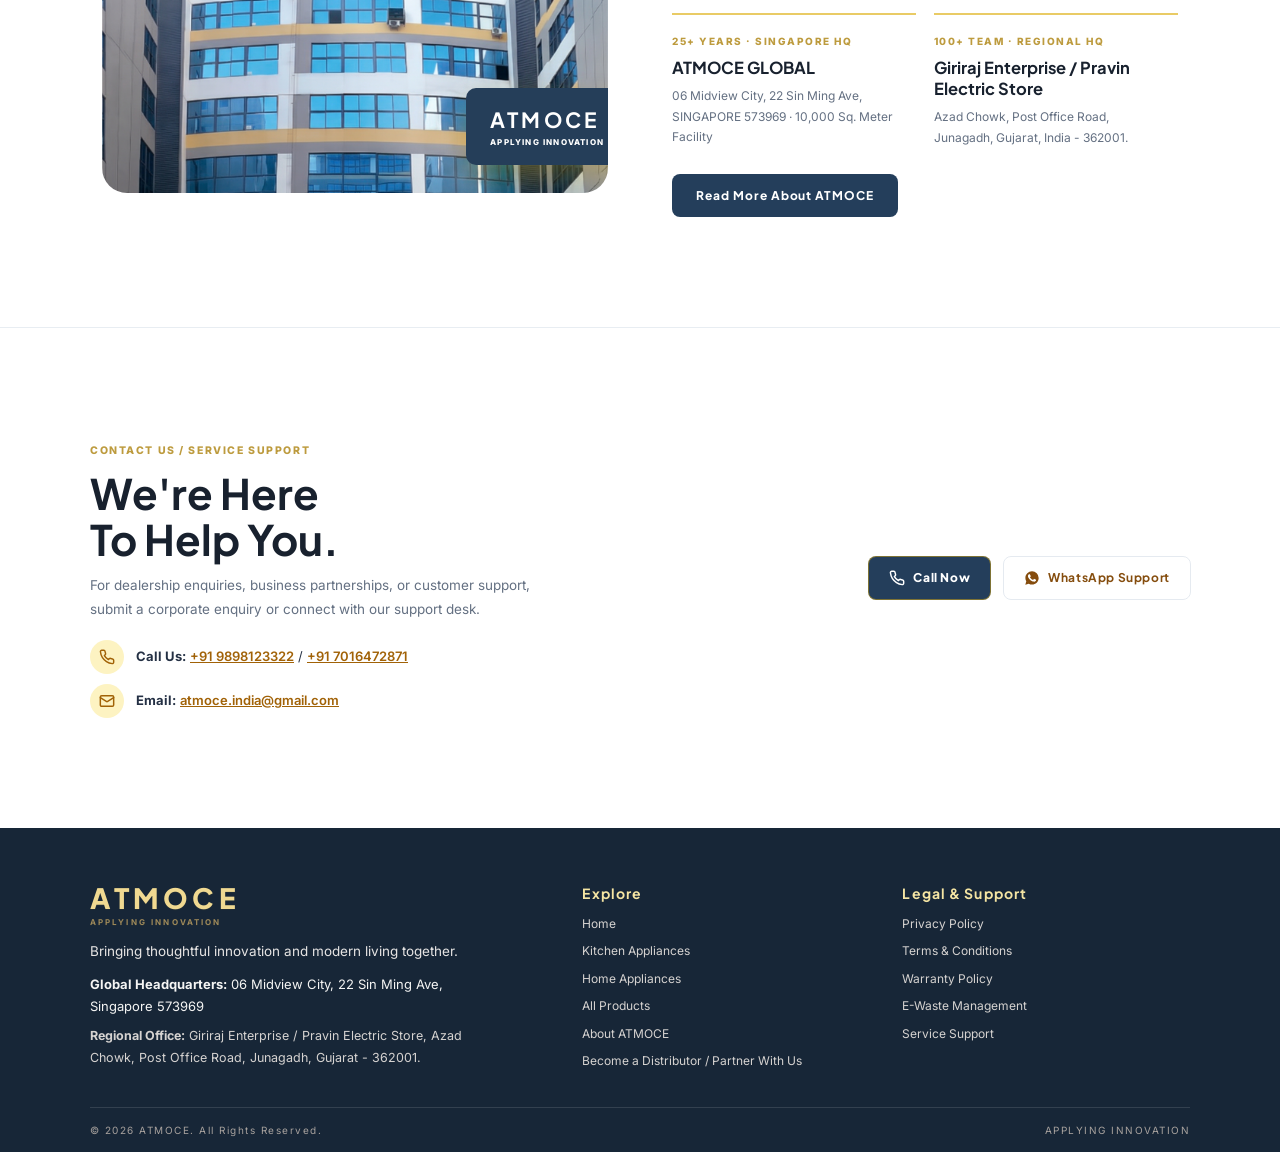
==== commit 1108a654: "Improve category cards layout and product visibility" ====
--- a/index.html
+++ b/index.html
@@ -157,23 +157,23 @@
 
     <div class="category-grid">
   <a href="products.html?category=kitchen" class="category-card category-card--kitchen">
-    <img src="image/kitchen.png" alt="Kitchen collection" loading="lazy" decoding="async">
+    <img src="image/kitchen.jpeg" alt="Kitchen collection" loading="lazy" decoding="async">
     <div class="category-overlay"></div>
     <div class="category-info">
-      <span>01 / COLLECTION</span>
-      <h3>Kitchen Appliances</h3>
-      <p>Explore Kitchen</p>
-    </div>
+  <span>01 / COLLECTION</span>
+  <h3>Kitchen Appliances</h3>
+  <p>Explore Kitchen</p>
+</div>
   </a>
 
   <a href="products.html?category=home" class="category-card category-card--home">
-    <img src="image/home.png" alt="Home collection" loading="lazy" decoding="async">
+    <img src="image/home.jpeg" alt="Home collection" loading="lazy" decoding="async">
     <div class="category-overlay"></div>
     <div class="category-info">
-      <span>02 / COLLECTION</span>
-      <h3>Home Appliances</h3>
-      <p>Explore Home</p>
-    </div>
+  <span>02 / COLLECTION</span>
+  <h3>Home Appliances</h3>
+  <p>Explore Home</p>
+</div>
   </a>
 </div>
     </section>
@@ -224,7 +224,7 @@
     </section>
 
     <section class="feature-banner">
-      <img src="https://images.unsplash.com/photo-1600607687939-ce8a6c25118c?auto=format&fit=crop&w=1400&q=75" alt="Modern interior" loading="lazy" decoding="async">
+      <img src="image/about.jpeg" alt="Modern interior" loading="lazy" decoding="async">
       <div class="feature-overlay"></div>
       <div class="feature-content">
         <span>THE ATMOCE EXPERIENCE</span>
--- a/style.css
+++ b/style.css
@@ -595,75 +595,140 @@
 }
 
 .category-overlay {
-  position: absolute;
-  inset: 0;
-  z-index: 1;
-  background: linear-gradient(
-    90deg,
-    rgba(20, 18, 15, 0.86) 0%,
-    rgba(20, 18, 15, 0.52) 52%,
-    rgba(20, 18, 15, 0.08) 100%
-  );
-  transition: opacity 0.35s ease;
-}
+ display: none !important;
+  }
 
 .category-card:hover .category-overlay {
   opacity: 0.94;
 }
-
-.category-info {
+/* PREMIUM CATEGORY CARDS */
+
+.category-grid {
+  display: grid;
+  grid-template-columns: repeat(2, minmax(0, 1fr));
+  gap: 28px;
+}
+
+.category-card {
   position: relative;
-  z-index: 3;
-  height: 100%;
-  padding: 28px 30px;
   display: flex;
   flex-direction: column;
-  justify-content: flex-end;
+  height: auto !important;
+  overflow: hidden;
+  background: #ffffff !important;
+  border: 1px solid #e8edf2 !important;
+  border-radius: 20px !important;
+  text-decoration: none;
+  box-shadow: 0 10px 30px rgba(20, 40, 65, 0.07);
+  transition: transform 0.4s ease,
+              box-shadow 0.4s ease;
+}
+
+/* Full visible image */
+.category-card img {
+  position: relative !important;
+  inset: auto !important;
+  display: block;
+  width: 100%;
+  height: auto !important;
+  aspect-ratio: 16 / 9;
+  object-fit: cover;
+  object-position: center;
+  transition: transform 0.6s ease;
+}
+
+/* No overlay */
+.category-overlay {
+  display: none !important;
+}
+
+/* Text below image */
+.category-info {
+  position: relative !important;
+  left: auto !important;
+  right: auto !important;
+  bottom: auto !important;
+
+  width: 100% !important;
+  max-width: none !important;
+  height: auto !important;
+
+  padding: 22px 26px !important;
+
+  display: flex;
+  flex-direction: column;
   align-items: flex-start;
-  max-width: 78%;
-}
-
+  justify-content: center;
+
+  background: #ffffff !important;
+  backdrop-filter: none !important;
+  -webkit-backdrop-filter: none !important;
+  box-shadow: none !important;
+  border: none !important;
+  border-radius: 0 !important;
+}
+
+/* Collection number */
 .category-info > span {
   font-size: 10px;
   font-weight: 800;
   letter-spacing: 0.15em;
-  color: var(--yellow-bright);
-}
-
+  color: #B08A43 !important;
+}
+
+/* Heading */
 .category-info h3 {
-  font-family: "Plus Jakarta Sans", "Outfit", sans-serif;
-  font-size: clamp(24px, 2.4vw, 32px);
-  line-height: 1.15;
-  color: #ffffff;
-  margin: 8px 0 10px;
-}
-
-/* Light Yellow "Explore Home" & "Explore Kitchen" */
+  font-family: "Plus Jakarta Sans", sans-serif;
+  font-size: clamp(23px, 2.3vw, 30px);
+  font-weight: 800;
+  line-height: 1.2;
+  color: #142B45 !important;
+  margin: 8px 0 !important;
+  text-shadow: none !important;
+}
+
+/* Explore text */
 .category-info p {
-  display: inline-flex;
-  align-items: center;
-  gap: 8px;
-  font-family: "Plus Jakarta Sans", "Outfit", sans-serif;
+  margin: 0 !important;
   font-size: 13px;
   font-weight: 700;
-  letter-spacing: 0.06em;
-  color: #fef08a; /* Soft Light Yellow */
-  transition: color 0.25s ease, transform 0.25s ease;
-}
-
+  color: #A47829 !important;
+}
+
+/* Remove arrows */
 .category-info p::after {
-  content: "";
-  font-size: 15px;
-  color: var(--yellow-light);
-  transition: transform 0.25s ease;
-}
-
-.category-card:hover .category-info p {
-  color: var(--yellow-bright);
-}
-
-.category-card:hover .category-info p::after {
-  transform: translateX(4px);
+  content: none !important;
+}
+
+/* Hover */
+.category-card:hover {
+  transform: translateY(-6px) !important;
+  box-shadow: 0 22px 50px rgba(20, 40, 65, 0.13) !important;
+}
+
+.category-card:hover img {
+  transform: scale(1.035) !important;
+}
+
+.category-card:hover .category-info {
+  transform: none !important;
+  background: #ffffff !important;
+}
+
+/* Mobile */
+@media (max-width: 768px) {
+  .category-grid {
+    grid-template-columns: 1fr;
+    gap: 20px;
+  }
+
+  .category-info {
+    padding: 18px 20px !important;
+  }
+
+  .category-info h3 {
+    font-size: 23px !important;
+  }
 }
 
 /* =========================================================
